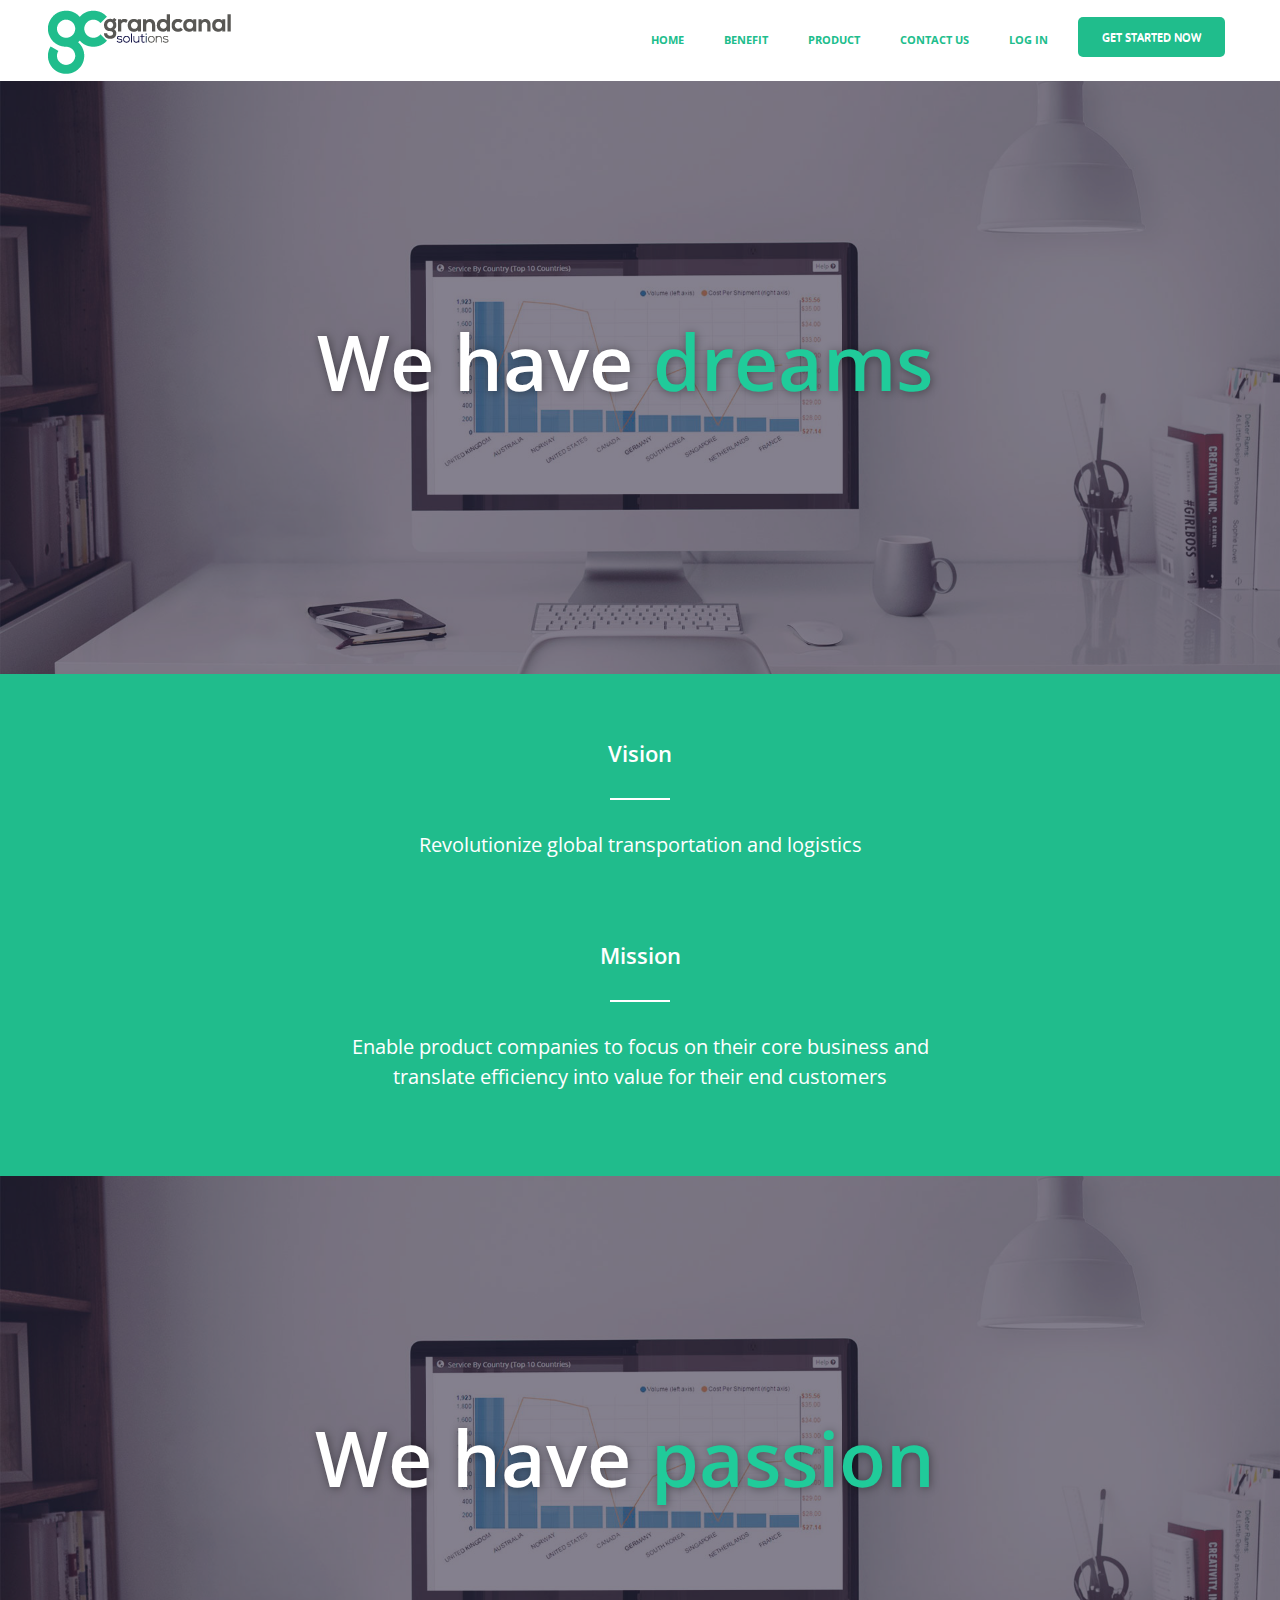
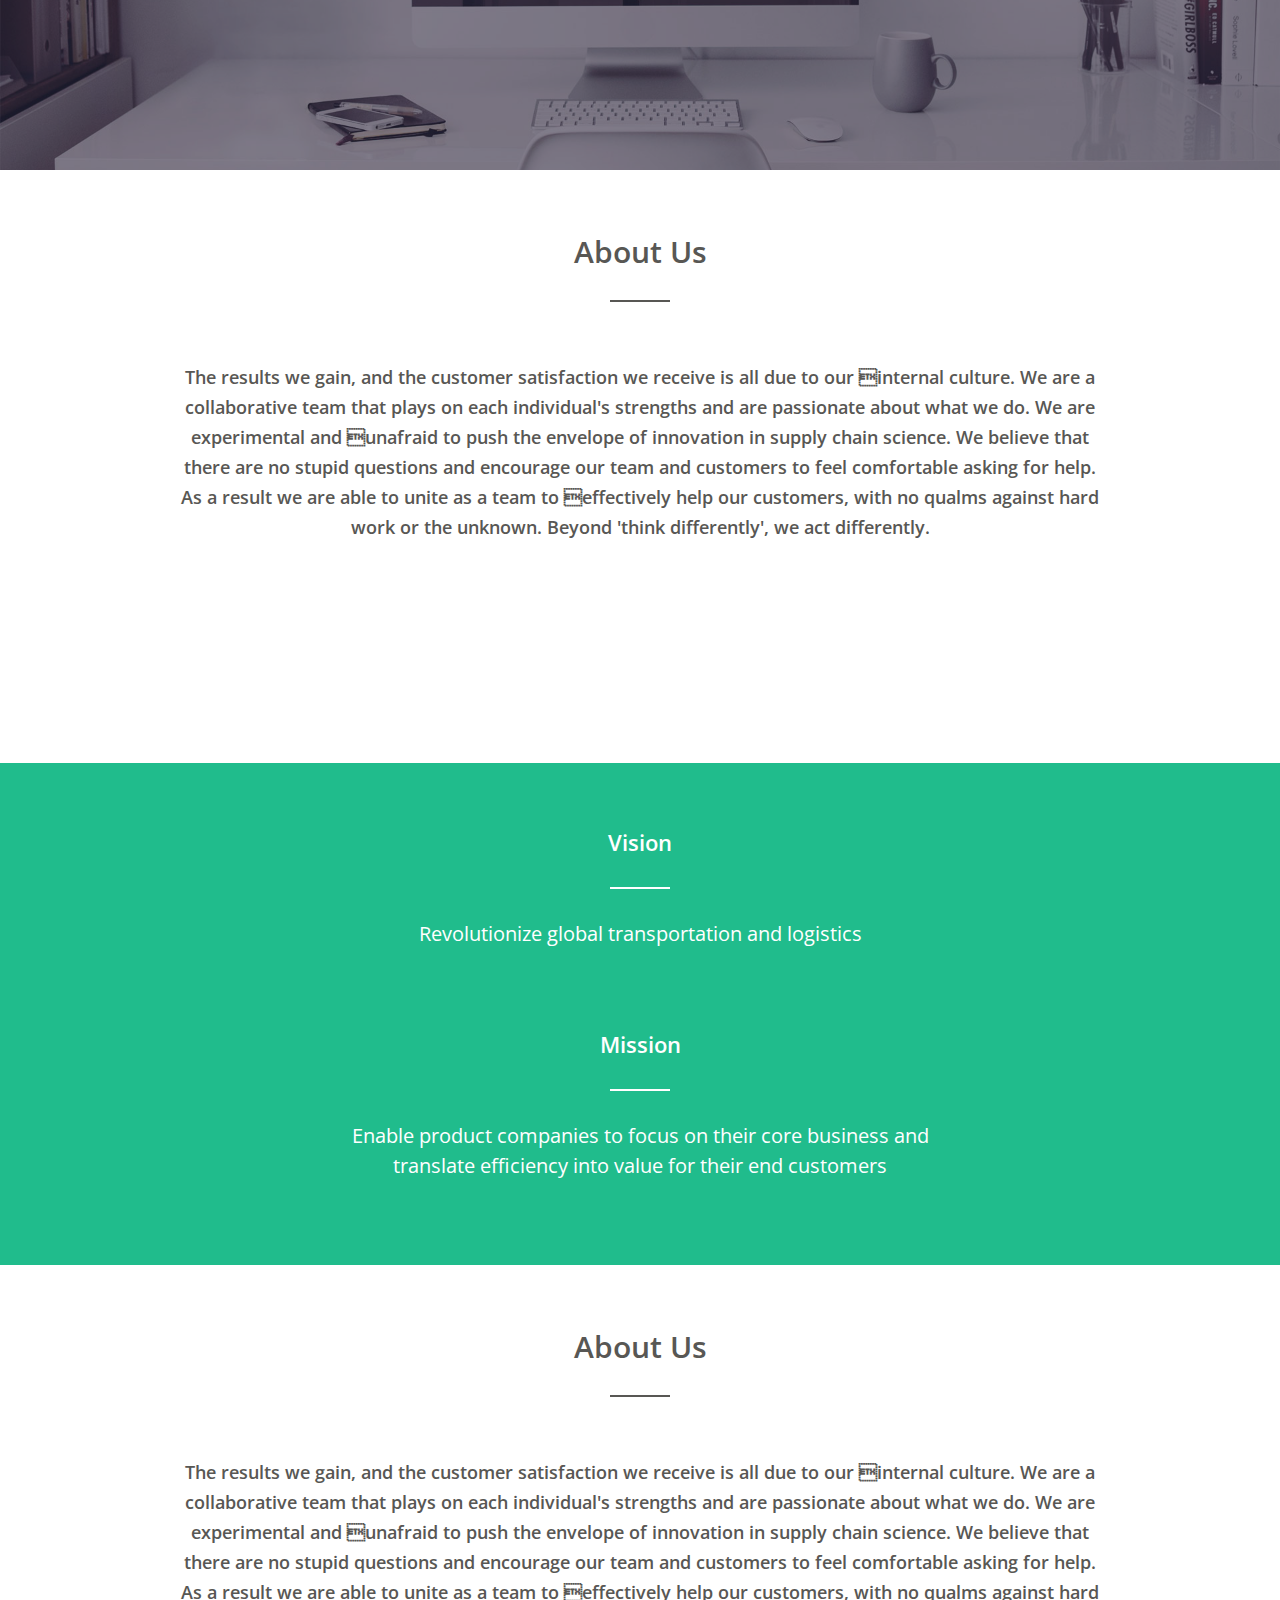
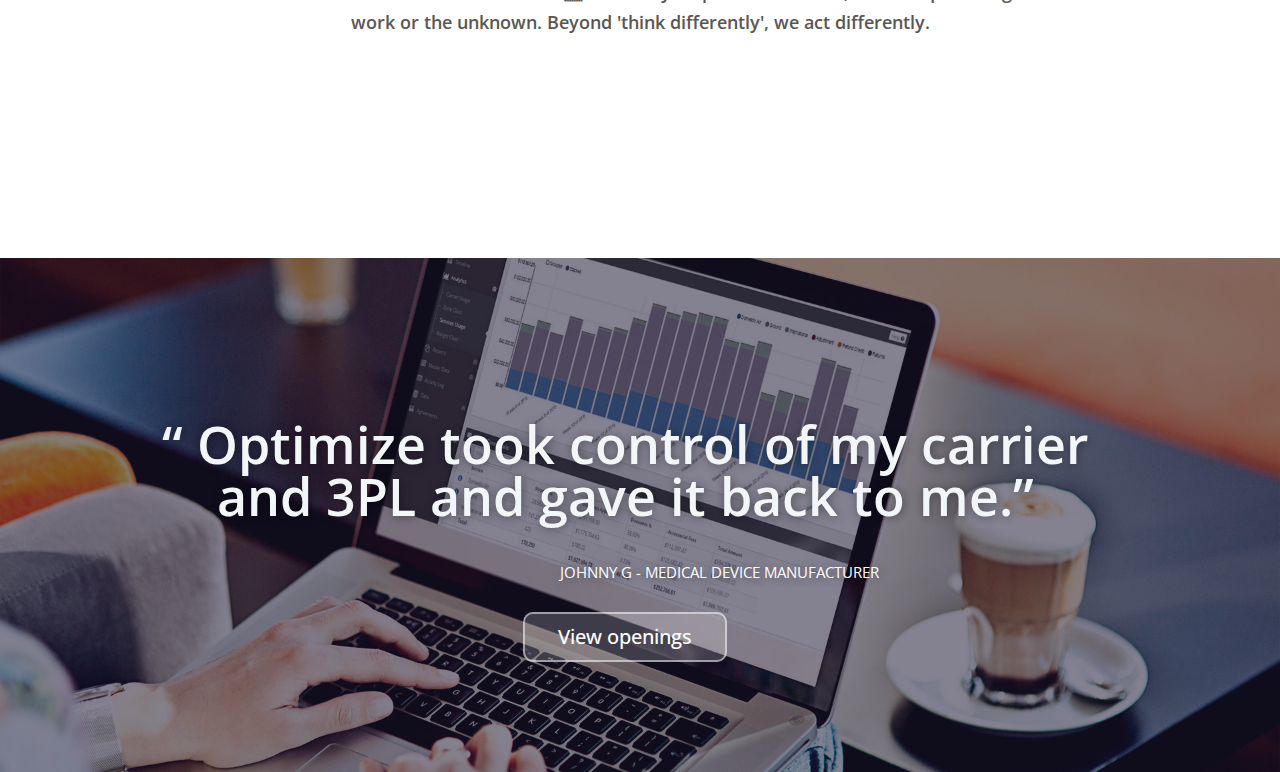
==== about.html @ ac53c1bf "subiendo cambios de about" ====
<!DOCTYPE html>
<html lang="en">
    <head>
        <meta charset="utf-8">
        <title>About Us</title>
        <meta content="width=device-width, initial-scale=1.0" name="viewport">
        <meta content="Grand Canal Solutions" name="description">
        <!-- Bootstrap  -->
        <link href="css/bootstrap.css" rel="stylesheet">
        <!-- Font Awesome  -->
        <link href="css/font-awesome.min.css" rel="stylesheet">
        <!-- Revolution Responsive jQuery Slider -->
        <link rel="stylesheet" type="text/css" href="css/settings.css" media="screen" />
        <!-- Landlr Style -->
        <link href="css/colors.css" rel="stylesheet">
        <link href="css/style.css" rel="stylesheet">
        <link href="css/responsive.css" rel="stylesheet"> 
        
        <!-- Favicon and touch icons  -->
        <link href="ico/gcfavicon130.png" rel="apple-touch-icon-precomposed" sizes="130x130">
        <link href="ico/gcfavicon70.png" rel="apple-touch-icon-precomposed" sizes="70x70">
        <link href="ico/gcfavicon.png" rel="shortcut icon">
        <link href='http://fonts.googleapis.com/css?family=Open+Sans:300,400italic,400,300italic,600,600italic,700' rel='stylesheet' type='text/css'>       
        <!-- HTML5 shim, for IE6-8 support of HTML5 elements -->
        <!--[if lt IE 9]>
      	<script src="js/html5shiv.js"></script>
    	<![endif]-->
    	
    	
    	
    </head>
    <body class="page-turquoise">
		<!--<div id="back">

		</div>
		 Navigation -->
		<header>
			<div class="navbar navbar-fixed-top">
				<div class="navbar-inner">
					<div class="container">
						<button type="button" class="btn btn-navbar" data-toggle="collapse" data-target=".nav-collapse">
							<span class="icon-bar"></span>
							<span class="icon-bar"></span>
							<span class="icon-bar"></span>
						</button>
                                            <a class="brand" href="index.html"><img src="images/logo.png" /></a>
						<div class="nav-collapse collapse">
							<ul class="nav pull-right">
								<li><a href="#row1">HOME</a></li>
								<li><a href="#row2">BENEFIT</a></li>
								<li><a href="#row3">PRODUCT</a></li>
								<li><a href="contact.html">CONTACT US</a></li>
								<li><a href="#">LOG IN</a></li>
								<li id="button-started"><a href="#">GET STARTED NOW</a></li>
							</ul>
						</div>
					</div>
				</div>
			</div><!-- .navbar -->
		</header>
		

		<!-- Features -->
		<section class="wrapper bg-white custom-about-1">
                    <div class="overlay">
			<a class="anchor" id="row3"></a>
			<div class="container-fluid">
				<div class="row">
					<div class="text-center mar-b30">
						<hgroup>
							<h2>We have <i>dreams</i></h2>
						</hgroup>
					</div>
				</div>
                        </div>
                    </div>
		</section>		

                <section class="bg-turquoise colored custom-about-2" >
 			<div class="container" >
				<div class="row">
					<div class="span12 text-center" style=" color:#585754;">
						<hgroup>
							<h3 style="font-weight: 600;">Vision</h3>							
						</hgroup>
                                                <hr/>
                                                <p>Revolutionize global transportation and logistics</p>
                                                
					</div>
					<div class="span12 text-center mar-t60" style=" color:#585754;">
						<hgroup>
							<h3 style="font-weight: 600;">Mission</h3>							
						</hgroup>
                                                <hr/>
                                                <p>Enable product companies to focus on their core business and<br>translate efficiency into value for their end customers</p>
                                                
					</div>
				</div>
				
			</div>                   
                </section>

		<!-- Features -->
		<section class="wrapper bg-white custom-about-1">
                    <div class="overlay">
			<a class="anchor" id="row3"></a>
			<div class="container-fluid">
				<div class="row">
					<div class="text-center mar-b30">
						<hgroup>
							<h2>We have <i>passion</i></h2>
						</hgroup>
					</div>
				</div>
                        </div>
                    </div>
		</section>		
				
		<!-- Project -->
		<section class="wrapper colored custom-about-white">
			<a class="anchor" id="row3"></a>
			<div class="container" >
				<div class="row">
					<div class="span12 text-center" style=" color:#585754;">
						<hgroup>
							<h4 >About Us</h4>							
						</hgroup>
                                                <hr/>
                                                <p>The results we gain, and the customer satisfaction we receive is all due to our internal culture.  We are a collaborative team that plays on each individual's strengths and are passionate about what we do.  We are experimental and unafraid to push the envelope of innovation in supply chain science.  We believe that there are no stupid questions and encourage our team and customers to feel comfortable asking for help.  As a result we are able to unite as a team to effectively help our customers, with no qualms against hard work or the unknown.  Beyond 'think differently', we act differently.  </p>
                                                
					</div>
				</div>				
			</div>
		</section>
		
						

                <section class="bg-turquoise colored custom-about-2" >
 			<div class="container" >
				<div class="row">
					<div class="span12 text-center" style=" color:#585754;">
						<hgroup>
							<h3 style="font-weight: 600;">Vision</h3>							
						</hgroup>
                                                <hr/>
                                                <p>Revolutionize global transportation and logistics</p>
                                                
					</div>
					<div class="span12 text-center mar-t60" style=" color:#585754;">
						<hgroup>
							<h3 style="font-weight: 600;">Mission</h3>							
						</hgroup>
                                                <hr/>
                                                <p>Enable product companies to focus on their core business and<br>translate efficiency into value for their end customers</p>
                                                
					</div>
				</div>
				
			</div>                   
                </section>
		
				
		<!-- Project -->
		<section class="wrapper colored custom-about-white">
			<a class="anchor" id="row3"></a>
			<div class="container" >
				<div class="row">
					<div class="span12 text-center" style=" color:#585754;">
						<hgroup>
							<h4 >About Us</h4>							
						</hgroup>
                                                <hr/>
                                                <p>The results we gain, and the customer satisfaction we receive is all due to our internal culture.  We are a collaborative team that plays on each individual's strengths and are passionate about what we do.  We are experimental and unafraid to push the envelope of innovation in supply chain science.  We believe that there are no stupid questions and encourage our team and customers to feel comfortable asking for help.  As a result we are able to unite as a team to effectively help our customers, with no qualms against hard work or the unknown.  Beyond 'think differently', we act differently.  </p>
                                                
					</div>
				</div>				
			</div>
		</section>	


						
		<!-- Features -->
		<section class="wrapper bg-white custom-about-last">
                    <div class="overlay">
			<div class="container-fluid">
				<div class="row">
					<div class="text-center mar-b30">
						<hgroup class="main-title white ">
							<h2>“ Optimize took control of my carrier<br>and 3PL and gave it back to me.”</h2>
						</hgroup>
                                                <div class="text-custom"><span>JOHNNY G - </span>MEDICAL DEVICE MANUFACTURER </div>
                                        </div>
                                        <div class="text-center mar-b30">
                                                <a class="btn btn-large btn-transparent" style="    font-weight: 500;">View openings</a>

					</div>
				</div>
                        </div>
                    </div>
		</section>		
			
		
		         
	    <!-- Javascript  -->
	    <script type="text/javascript" src="js/jquery.js"></script>
	    <script type="text/javascript" src="js/bootstrap.min.js"></script>
	    <script type="text/javascript" src="js/jquery.scrollTo.min.js"></script>
	    <script type="text/javascript" src="js/jquery.easing.1.3.js"></script>
	    <!-- Revolution Responsive jQuery Slider -->
	    <script type="text/javascript" src="js/jquery.themepunch.revolution.min.js"></script>
	    <script type="text/javascript" src="js/custom.js"></script>

		<script>
			var api;
			jQuery(document).ready(function() {
				 api =  jQuery('.fullwidthabnner').revolution(
								{
									delay:9000,
									startheight:450,
									startwidth:1170,

									hideThumbs:10,

									thumbWidth:100,							// Thumb With and Height and Amount (only if navigation Tyope set to thumb !)
									thumbHeight:50,
									thumbAmount:5,

									navigationType:"both",					//bullet, thumb, none, both		(No Thumbs In FullWidth Version !)
									navigationArrows:"verticalcentered",		//nexttobullets, verticalcentered, none
									navigationStyle:"navbar",				//round,square,navbar

									touchenabled:"on",						// Enable Swipe Function : on/off
									onHoverStop:"on",						// Stop Banner Timet at Hover on Slide on/off

									navOffsetHorizontal:0,
									navOffsetVertical:20,

									stopAtSlide:-1,
									stopAfterLoops:-1,

									shadow:1,								//0 = no Shadow, 1,2,3 = 3 Different Art of Shadows  (No Shadow in Fullwidth Version !)
									fullWidth:"on"							// Turns On or Off the Fullwidth Image Centering in FullWidth Modus
								});
			});

		</script>
	    
    </body>
</html>
---- css/settings.css ----
/*-----------------------------------------------------------------------------

	-	Revolution Slider 1.5.3 -

		Screen Stylesheet

version:   	2.1
date:      	09/18/11
last update: 06.12.2012
author:		themepunch
email:     	info@themepunch.com
website:   	http://www.themepunch.com
-----------------------------------------------------------------------------*/


/*-----------------------------------------------------------------------------

	-	Revolution Slider 2.0 Captions -

		Screen Stylesheet

version:   	1.4.5
date:      	09/18/11
last update: 06.12.2012
author:		themepunch
email:     	info@themepunch.com
website:   	http://www.themepunch.com
-----------------------------------------------------------------------------*/



/*************************
	-	CAPTIONS	-
**************************/

.tp-hide-revslider,.tp-caption.tp-hidden-caption	{	visibility:hidden !important; display:none !important;}

.tp-caption { z-index:1;}
.tp-caption.big_white{
			position: absolute;
			color: #fff;
			text-shadow: none;
			font-weight: 800;
			font-size: 20px;
			line-height: 20px;
			font-family: 'Open Sans', sans;
			padding: 3px 4px;
			padding-top: 1px;
			margin: 0px;
			border-width: 0px;
			border-style: none;
			background-color:#000;
			letter-spacing: 0px;
		}

.tp-caption.big_orange{
			position: absolute;
			color: #fff;
			text-shadow: none;
			font-weight: 700;
			font-size: 36px;
			line-height: 36px;
			font-family: Arial;
			padding: 0px 4px;
			margin: 0px;
			border-width: 0px;
			border-style: none;
			background-color:#fb7354;
			letter-spacing: -1.5px;
		}

.tp-caption.big_black{
			position: absolute;
			color: #000;
			text-shadow: none;
			font-weight: 800;
			font-size: 36px;
			line-height: 36px;
			font-family: 'Open Sans', sans;
			padding: 0px 4px;
			margin: 0px;
			border-width: 0px;
			border-style: none;
			background-color:#fff;
			letter-spacing: -1.5px;
		}

.tp-caption.medium_grey{
			position: absolute;
			color: #fff;
			text-shadow: none;
			font-weight: 700;
			font-size: 20px;
			line-height: 20px;
			font-family: Arial;
			padding: 2px 4px;
			margin: 0px;
			border-width: 0px;
			border-style: none;
			background-color:#888;
			white-space:nowrap;
			text-shadow: 0px 2px 5px rgba(0, 0, 0, 0.5);
		}

.tp-caption.small_text{
			position: absolute;
			color: #fff;
			text-shadow: none;
			font-weight: 700;
			font-size: 14px;
			line-height: 20px;
			font-family: Arial;
			margin: 0px;
			border-width: 0px;
			border-style: none;
			white-space:nowrap;
			text-shadow: 0px 2px 5px rgba(0, 0, 0, 0.5);
		}

.tp-caption.medium_text{
			position: absolute;
			color: #fff;
			text-shadow: none;
			font-weight: 300;
			font-size: 20px;
			line-height: 20px;
			font-family: 'Open Sans', sans;
			margin: 0px;
			border-width: 0px;
			border-style: none;
			white-space:nowrap;
			text-shadow: 0px 2px 5px rgba(0, 0, 0, 0.5);
		}

.tp-caption.large_text{
			position: absolute;
			color: #fff;
			text-shadow: none;
			font-weight: 800;
			font-size: 36px;
			line-height: 36px;
			font-family: 'Open Sans', sans;
			margin: 0px;
			border-width: 0px;
			border-style: none;
			white-space:nowrap;
			text-shadow: 0px 2px 5px rgba(0, 0, 0, 0.5);
		}
.tp-caption.large_black_text{
			position: absolute;
			color: #000;
			text-shadow: none;
			font-weight: 300;
			font-size: 42px;
			line-height: 42px;
			font-family: 'Open Sans', sans;
			margin: 0px;
			border-width: 0px;
			border-style: none;
			white-space:nowrap;
		}

.tp-caption.very_large_text{
			position: absolute;
			color: #fff;
			text-shadow: none;
			font-weight: 800;
			font-size: 60px;
			line-height: 60px;
			font-family: 'Open Sans', sans;
			margin: 0px;
			border-width: 0px;
			border-style: none;
			white-space:nowrap;
			text-shadow: 0px 2px 5px rgba(0, 0, 0, 0.5);
			letter-spacing: 0px;
		}
.tp-caption.very_large_black_text{
			position: absolute;
			color: #000;
			text-shadow: none;
			font-weight: 800;
			font-size: 72px;
			line-height: 72px;
			font-family: 'Open Sans', sans;
			margin: 0px;
			border-width: 0px;
			border-style: none;
			white-space:nowrap;
		}
.tp-caption.bold_red_text{
			position: absolute;
			color: #d31e00;
			text-shadow: none;
			font-weight: 800;
			font-size: 20px;
			line-height: 20px;
			font-family: 'Open Sans', sans;
			margin: 0px;
			border-width: 0px;
			border-style: none;
			white-space:nowrap;
		}
.tp-caption.bold_brown_text{
			position: absolute;
			color: #a04606;
			text-shadow: none;
			font-weight: 800;
			font-size: 20px;
			line-height: 20px;
			font-family: 'Open Sans', sans;
			margin: 0px;
			border-width: 0px;
			border-style: none;
			white-space:nowrap;
		}
    .tp-caption.bold_green_text{
			position: absolute;
			color: #5b9830;
			text-shadow: none;
			font-weight: 800;
			font-size: 20px;
			line-height: 20px;
			font-family: 'Open Sans', sans;
			margin: 0px;
			border-width: 0px;
			border-style: none;
			white-space:nowrap;
		}

.tp-caption.very_big_white{
			position: absolute;
			color: #fff;
			text-shadow: none;
			font-weight: 800;
			font-size: 36px;
			line-height: 36px;
			font-family: 'Open Sans', sans;
			margin: 0px;
			border-width: 0px;
			border-style: none;
			white-space:nowrap;
			padding: 3px 4px;
			padding-top: 1px;
			background-color:#7e8e96;
					}

.tp-caption.very_big_black{
			position: absolute;
			color: #000;
			text-shadow: none;
			font-weight: 700;
			font-size: 60px;
			line-height: 60px;
			font-family: Arial;
			margin: 0px;
			border-width: 0px;
			border-style: none;
			white-space:nowrap;
			padding: 0px 4px;
			padding-top: 1px;
			background-color:#fff;
					}
					
					
.tp-caption.modern_medium_fat{
			position: absolute; 
			color: #000; 
			text-shadow: none; 
			font-weight: 800; 
			font-size: 24px; 
			line-height: 20px; 
			font-family: 'Open Sans', sans-serif; 
			margin: 0px; 
			border-width: 0px; 
			border-style: none; 
			white-space:nowrap;		
		}
.tp-caption.modern_medium_fat_white{
			position: absolute; 
			color: #fff; 
			text-shadow: none; 
			font-weight: 800; 
			font-size: 24px; 
			line-height: 20px; 
			font-family: 'Open Sans', sans-serif; 
			margin: 0px; 
			border-width: 0px; 
			border-style: none; 
			white-space:nowrap;		
		}
.tp-caption.modern_medium_light{
			position: absolute; 
			color: #000; 
			text-shadow: none; 
			font-weight: 300; 
			font-size: 24px; 
			line-height: 20px; 
			font-family: 'Open Sans', sans-serif; 
			margin: 0px; 
			border-width: 0px; 
			border-style: none; 
			white-space:nowrap;		
		}
.tp-caption.modern_big_bluebg{
			position: absolute; 
			color: #fff; 
			text-shadow: none; 
			font-weight: 800; 
			font-size: 30px; 
			line-height: 36px; 
			font-family: 'Open Sans', sans-serif; 
			padding: 3px 10px; 
			margin: 0px; 
			border-width: 0px; 
			border-style: none; 
			background-color:#4e5b6c;	
			letter-spacing: 0;										
		}
.tp-caption.modern_big_redbg{
			position: absolute; 
			color: #fff; 
			text-shadow: none; 
			font-weight: 300; 
			font-size: 30px; 
			line-height: 36px; 
			font-family: 'Open Sans', sans-serif; 
			padding: 3px 10px; 
  			padding-top: 1px;
			margin: 0px; 
			border-width: 0px; 
			border-style: none; 
			background-color:#de543e;	
			letter-spacing: 0;										
		}
.tp-caption.modern_small_text_dark{
			position: absolute; 
			color: #555; 
			text-shadow: none; 
			font-size: 14px; 
			line-height: 22px; 
			font-family: Arial; 
			margin: 0px; 
			border-width: 0px; 
			border-style: none; 
			white-space:nowrap;		
		}

					
					
					

.tp-caption.boxshadow{
		-moz-box-shadow: 0px 0px 20px rgba(0, 0, 0, 0.5);
		-webkit-box-shadow: 0px 0px 20px rgba(0, 0, 0, 0.5);
		box-shadow: 0px 0px 20px rgba(0, 0, 0, 0.5);
	}

.tp-caption.black{
		color: #000;
		text-shadow: none;
  font-weight: 300;
			font-size: 19px;
			line-height: 19px;
			font-family: 'Open Sans', sans;
	}

.tp-caption.noshadow {
		text-shadow: none;
	}

.tp-caption a {
	color: #fff; text-shadow: none;	-webkit-transition: all 0.2s ease-out; -moz-transition: all 0.2s ease-out; -o-transition: all 0.2s ease-out; -ms-transition: all 0.2s ease-out;
}

.tp-caption a:hover {
	color: #fff;
}


.tp_inner_padding	{	box-sizing:border-box;
						-webkit-box-sizing:border-box;
						-moz-box-sizing:border-box;
						max-height:none !important;	}


.tp-caption .frontcorner		{
										width: 0;
										height: 0;
										border-left: 40px solid transparent;
										border-right: 0px solid transparent;
										border-top: 40px solid #00A8FF;
										position: absolute;left:-40px;top:0px;
									}

.tp-caption .backcorner		{
										width: 0;
										height: 0;
										border-left: 0px solid transparent;
										border-right: 40px solid transparent;
										border-bottom: 40px solid #00A8FF;
										position: absolute;right:0px;top:0px;
									}

.tp-caption .frontcornertop		{
										width: 0;
										height: 0;
										border-left: 40px solid transparent;
										border-right: 0px solid transparent;
										border-bottom: 40px solid #00A8FF;
										position: absolute;left:-40px;top:0px;
									}

.tp-caption .backcornertop		{
										width: 0;
										height: 0;
										border-left: 0px solid transparent;
										border-right: 40px solid transparent;
										border-top: 40px solid #00A8FF;
										position: absolute;right:0px;top:0px;
									}


/******************************
	-	BUTTONS	-
*******************************/

.button				{	padding:6px 13px 5px; border-radius: 3px; -moz-border-radius: 3px; -webkit-border-radius: 3px; height:30px;
						cursor:pointer;
						color:#fff !important; text-shadow:0px 1px 1px rgba(0, 0, 0, 0.6) !important; font-size:15px; line-height:45px !important;
						background:url(../images/gradient/g30.png) repeat-x top; font-family: arial, sans-serif; font-weight: bold; letter-spacing: -1px;
					}

.button.big			{	color:#fff; text-shadow:0px 1px 1px rgba(0, 0, 0, 0.6); font-weight:bold; padding:9px 20px; font-size:19px;  line-height:57px !important; background:url(../images/gradient/g40.png) repeat-x top;}


.purchase:hover,
.button:hover,
.button.big:hover		{	background-position:bottom, 15px 11px;}



	@media only screen and (min-width: 768px) and (max-width: 959px) {

	 }



	@media only screen and (min-width: 480px) and (max-width: 767px) {
		.button	{	padding:4px 8px 3px; line-height:25px !important; font-size:11px !important;font-weight:normal;	}
		a.button { -webkit-transition: none; -moz-transition: none; -o-transition: none; -ms-transition: none;	 }


	}

    @media only screen and (min-width: 0px) and (max-width: 479px) {
		.button	{	padding:2px 5px 2px; line-height:20px !important; font-size:10px !important;}
		a.button { -webkit-transition: none; -moz-transition: none; -o-transition: none; -ms-transition: none;	 }
	}





/*	BUTTON COLORS	*/



.button.green, .button:hover.green,
.purchase.green, .purchase:hover.green			{ background-color:#21a117; -webkit-box-shadow:  0px 3px 0px 0px #104d0b;        -moz-box-shadow:   0px 3px 0px 0px #104d0b;        box-shadow:   0px 3px 0px 0px #104d0b;  }


.button.blue, .button:hover.blue,
.purchase.blue, .purchase:hover.blue			{ background-color:#1d78cb; -webkit-box-shadow:  0px 3px 0px 0px #0f3e68;        -moz-box-shadow:   0px 3px 0px 0px #0f3e68;        box-shadow:   0px 3px 0px 0px #0f3e68;}


.button.red, .button:hover.red,
.purchase.red, .purchase:hover.red				{ background-color:#cb1d1d; -webkit-box-shadow:  0px 3px 0px 0px #7c1212;        -moz-box-shadow:   0px 3px 0px 0px #7c1212;        box-shadow:   0px 3px 0px 0px #7c1212;}

.button.orange, .button:hover.orange,
.purchase.orange, .purchase:hover.orange		{ background-color:#ff7700; -webkit-box-shadow:  0px 3px 0px 0px #a34c00;        -moz-box-shadow:   0px 3px 0px 0px #a34c00;        box-shadow:   0px 3px 0px 0px #a34c00;}

.button.darkgrey,.button.grey,
.button:hover.darkgrey,.button:hover.grey,
.purchase.darkgrey, .purchase:hover.darkgrey	{ background-color:#555; -webkit-box-shadow:  0px 3px 0px 0px #222;        -moz-box-shadow:   0px 3px 0px 0px #222;        box-shadow:   0px 3px 0px 0px #222;}

.button.lightgrey, .button:hover.lightgrey,
.purchase.lightgrey, .purchase:hover.lightgrey	{ background-color:#888; -webkit-box-shadow:  0px 3px 0px 0px #555;        -moz-box-shadow:   0px 3px 0px 0px #555;        box-shadow:   0px 3px 0px 0px #555;}



/****************************************************************

	-	SET THE ANIMATION EVEN MORE SMOOTHER ON ANDROID   -

******************************************************************/

.tp-simpleresponsive .slotholder *,
.tp-simpleresponsive img			{ -webkit-transform: translateZ(0);
										  -webkit-backface-visibility: hidden;
										  -webkit-perspective: 1000;
									}


/************************************************
	  - SOME CAPTION MODIFICATION AT START  -
*************************************************/
.tp-simpleresponsive .caption,
.tp-simpleresponsive .tp-caption {
	-ms-filter: "progid:DXImageTransform.Microsoft.Alpha(Opacity=0)";	-moz-opacity: 0;	-khtml-opacity: 0;	opacity: 0; position:absolute; visibility: hidden;

}

.tp-simpleresponsive img	{	max-width:none;}



/******************************
	-	IE8 HACKS	-
*******************************/
.noFilterClass {
	filter:none !important;
}


/******************************
	-	SHADOWS		-
******************************/
.tp-bannershadow  {
		display: none;
	}

.tp-bannershadow.tp-shadow1 {	background:url(../assets/shadow1.png) no-repeat; background-size:100%; width:890px; height:60px; bottom:-60px;}
.tp-bannershadow.tp-shadow2 {	background:url(../assets/shadow2.png) no-repeat; background-size:100%; width:890px; height:60px;bottom:-60px;}
.tp-bannershadow.tp-shadow3 {	background:url(../assets/shadow3.png) no-repeat; background-size:100%; width:890px; height:60px;bottom:-60px;}


/********************************
	-	FULLSCREEN VIDEO	-
*********************************/
.caption.fullscreenvideo {	left:0px; top:0px; position:absolute;width:100%;height:100%;}
.caption.fullscreenvideo iframe	{ width:100% !important; height:100% !important;}

.tp-caption.fullscreenvideo {	left:0px; top:0px; position:absolute;width:100%;height:100%;}
.tp-caption.fullscreenvideo iframe	{ width:100% !important; height:100% !important;}

/************************
	-	NAVIGATION	-
*************************/

/** BULLETS **/

.tpclear		{	clear:both;}


.tp-bullets								{	z-index:1000; position:absolute;
												-ms-filter: "progid:DXImageTransform.Microsoft.Alpha(Opacity=100)";
												-moz-opacity: 1;
												-khtml-opacity: 1;
												opacity: 1;
												-webkit-transition: opacity 0.2s ease-out; -moz-transition: opacity 0.2s ease-out; -o-transition: opacity 0.2s ease-out; -ms-transition: opacity 0.2s ease-out;
											}
.tp-bullets.hidebullets					{
												-ms-filter: "progid:DXImageTransform.Microsoft.Alpha(Opacity=0)";
												-moz-opacity: 0;
												-khtml-opacity: 0;
												opacity: 0;
											}


.tp-bullets.simplebullets.navbar						{ 	/*border:1px solid #666; border-bottom:1px solid #444; background:url(../assets/boxed_bgtile.png);*/ height:40px; padding:0px 10px; -webkit-border-radius: 5px; -moz-border-radius: 5px; border-radius: 5px ;}

.tp-bullets.simplebullets.navbar-old					{ 	 background:url(../assets/navigdots_bgtile.png); height:35px; padding:0px 10px; -webkit-border-radius: 5px; -moz-border-radius: 5px; border-radius: 5px ;}


.tp-bullets.simplebullets.round .bullet					{	cursor:pointer; position:relative;	background:url(../assets/bullet.png) no-Repeat top left;	width:20px;	height:20px;  margin-right:0px; float:left; margin-top:-10px; margin-left:3px;}
.tp-bullets.simplebullets.round .bullet.last			{	margin-right:3px;}

.tp-bullets.simplebullets.round-old .bullet				{	cursor:pointer; position:relative;	background:url(../assets/bullets.png) no-Repeat bottom left;	width:23px;	height:23px;  margin-right:0px; float:left; margin-top:-12px;}
.tp-bullets.simplebullets.round-old .bullet.last		{	margin-right:0px;}


/**	SQUARE BULLETS **/
.tp-bullets.simplebullets.square .bullet				{	cursor:pointer; position:relative;	background:url(../assets/bullets2.png) no-Repeat bottom left;	width:19px;	height:19px;  margin-right:0px; float:left; margin-top:-10px;}
.tp-bullets.simplebullets.square .bullet.last			{	margin-right:0px;}


/**	SQUARE BULLETS **/
.tp-bullets.simplebullets.square-old .bullet			{	cursor:pointer; position:relative;	background:url(../assets/bullets2.png) no-Repeat bottom left;	width:19px;	height:19px;  margin-right:0px; float:left; margin-top:-10px;}
.tp-bullets.simplebullets.square-old .bullet.last		{	margin-right:0px;}


/** navbar NAVIGATION VERSION **/
.tp-bullets.simplebullets.navbar .bullet			{	cursor:pointer; position:relative;	background:url(../assets/bullet_boxed.png) no-Repeat top left;	width:18px;	height:19px;   margin-right:5px; float:left; margin-top:10px;}

.tp-bullets.simplebullets.navbar .bullet.first		{	margin-left:0px !important;}
.tp-bullets.simplebullets.navbar .bullet.last		{	margin-right:0px !important;}



/** navbar NAVIGATION VERSION **/
.tp-bullets.simplebullets.navbar-old .bullet			{	cursor:pointer; position:relative;	background:url(../assets/navigdots.png) no-Repeat bottom left;	width:15px;	height:15px;  margin-left:5px !important; margin-right:5px !important;float:left; margin-top:10px;}
.tp-bullets.simplebullets.navbar-old .bullet.first		{	margin-left:0px !important;}
.tp-bullets.simplebullets.navbar-old .bullet.last		{	margin-right:0px !important;}


.tp-bullets.simplebullets .bullet:hover,
.tp-bullets.simplebullets .bullet.selected				{	background-position:top left; }

.tp-bullets.simplebullets.round .bullet:hover,
.tp-bullets.simplebullets.round .bullet.selected,
.tp-bullets.simplebullets.navbar .bullet:hover,
.tp-bullets.simplebullets.navbar .bullet.selected		{	background-position:bottom left; }



/*************************************
	-	TP ARROWS 	-
**************************************/
.tparrows												{	-ms-filter: "progid:DXImageTransform.Microsoft.Alpha(Opacity=100)";
															-moz-opacity: 1;
															-khtml-opacity: 1;
															opacity: 1;
															-webkit-transition: opacity 0.2s ease-out; -moz-transition: opacity 0.2s ease-out; -o-transition: opacity 0.2s ease-out; -ms-transition: opacity 0.2s ease-out;

														}
.tparrows.hidearrows									{
															-ms-filter: "progid:DXImageTransform.Microsoft.Alpha(Opacity=0)";
															-moz-opacity: 0;
															-khtml-opacity: 0;
															opacity: 0;
														}
.tp-leftarrow											{	z-index:100;cursor:pointer; position:relative;	background:url(../assets/large_left.png) no-Repeat top left;	width:40px;	height:40px;   }
.tp-rightarrow											{	z-index:100;cursor:pointer; position:relative;	background:url(../assets/large_right.png) no-Repeat top left;	width:40px;	height:40px;   }


.tp-leftarrow.round										{	z-index:100;cursor:pointer; position:relative;	background:url(../assets/small_left.png) no-Repeat top left;	width:19px;	height:14px;  margin-right:0px; float:left; margin-top:-7px;	}
.tp-rightarrow.round									{	z-index:100;cursor:pointer; position:relative;	background:url(../assets/small_right.png) no-Repeat top left;	width:19px;	height:14px;  margin-right:0px; float:left;	margin-top:-7px;}


.tp-leftarrow.round-old									{	z-index:100;cursor:pointer; position:relative;	background:url(../assets/arrow_left.png) no-Repeat top left;	width:26px;	height:26px;  margin-right:0px; float:left; margin-top:-13px;	}
.tp-rightarrow.round-old								{	z-index:100;cursor:pointer; position:relative;	background:url(../assets/arrow_right.png) no-Repeat top left;	width:26px;	height:26px;  margin-right:0px; float:left;	margin-top:-13px;}


.tp-leftarrow.navbar									{	z-index:100;cursor:pointer; position:relative;	background:url(../assets/small_left_boxed.png) no-Repeat top left;	width:20px;	height:15px;   float:left;	margin-right:6px; margin-top:12px;}
.tp-rightarrow.navbar									{	z-index:100;cursor:pointer; position:relative;	background:url(../assets/small_right_boxed.png) no-Repeat top left;	width:20px;	height:15px;   float:left;	margin-left:6px; margin-top:12px;}


.tp-leftarrow.navbar-old								{	z-index:100;cursor:pointer; position:relative;	background:url(../assets/arrowleft.png) no-Repeat top left;		width:9px;	height:16px;   float:left;	margin-right:6px; margin-top:10px;}
.tp-rightarrow.navbar-old								{	z-index:100;cursor:pointer; position:relative;	background:url(../assets/arrowright.png) no-Repeat top left;	width:9px;	height:16px;   float:left;	margin-left:6px; margin-top:10px;}

.tp-leftarrow.navbar-old.thumbswitharrow				{	margin-right:10px; }
.tp-rightarrow.navbar-old.thumbswitharrow				{	margin-left:0px; }

.tp-leftarrow.square									{	z-index:100;cursor:pointer; position:relative;	background:url(../assets/arrow_left2.png) no-Repeat top left;	width:12px;	height:17px;   float:left;	margin-right:0px; margin-top:-9px;}
.tp-rightarrow.square									{	z-index:100;cursor:pointer; position:relative;	background:url(../assets/arrow_right2.png) no-Repeat top left;	width:12px;	height:17px;   float:left;	margin-left:0px; margin-top:-9px;}


.tp-leftarrow.square-old								{	z-index:100;cursor:pointer; position:relative;	background:url(../assets/arrow_left2.png) no-Repeat top left;	width:12px;	height:17px;   float:left;	margin-right:0px; margin-top:-9px;}
.tp-rightarrow.square-old								{	z-index:100;cursor:pointer; position:relative;	background:url(../assets/arrow_right2.png) no-Repeat top left;	width:12px;	height:17px;   float:left;	margin-left:0px; margin-top:-9px;}


.tp-leftarrow.default									{	z-index:100;cursor:pointer; position:relative;	background:url(../assets/large_left.png) no-Repeat 0 0;	width:40px;	height:40px;

														}
.tp-rightarrow.default									{	z-index:100;cursor:pointer; position:relative;	background:url(../assets/large_right.png) no-Repeat 0 0;	width:40px;	height:40px;

														}




.tp-leftarrow:hover,
.tp-rightarrow:hover 									{	background-position:bottom left; }






/****************************************************************************************************
	-	TP THUMBS 	-
*****************************************************************************************************

 - tp-thumbs & tp-mask Width is the width of the basic Thumb Container (500px basic settings)

 - .bullet width & height is the dimension of a simple Thumbnail (basic 100px x 50px)

 *****************************************************************************************************/


.tp-bullets.tp-thumbs						{	z-index:1000; position:absolute; padding:3px;background-color:#fff;
												width:500px;height:50px; 			/* THE DIMENSIONS OF THE THUMB CONTAINER */
												margin-top:-50px;
											}


.fullwidthbanner-container .tp-thumbs		{  padding:3px;}

.tp-bullets.tp-thumbs .tp-mask				{	width:500px; height:50px;  			/* THE DIMENSIONS OF THE THUMB CONTAINER */
												overflow:hidden; position:relative;}


.tp-bullets.tp-thumbs .tp-mask .tp-thumbcontainer	{	width:5000px; position:absolute;}

.tp-bullets.tp-thumbs .bullet				{   width:100px; height:50px; 			/* THE DIMENSION OF A SINGLE THUMB */
												cursor:pointer; overflow:hidden;background:none;margin:0;float:left;
												-ms-filter: "progid:DXImageTransform.Microsoft.Alpha(Opacity=50)";
												/*filter: alpha(opacity=50);	*/
												-moz-opacity: 0.5;
												-khtml-opacity: 0.5;
												opacity: 0.5;

												-webkit-transition: all 0.2s ease-out; -moz-transition: all 0.2s ease-out; -o-transition: all 0.2s ease-out; -ms-transition: all 0.2s ease-out;
											}


.tp-bullets.tp-thumbs .bullet:hover,
.tp-bullets.tp-thumbs .bullet.selected		{ 	-ms-filter: "progid:DXImageTransform.Microsoft.Alpha(Opacity=100)";

												-moz-opacity: 1;
												-khtml-opacity: 1;
												opacity: 1;
											}
.tp-thumbs img								{	width:100%; }


/************************************
		-	TP BANNER TIMER		-
*************************************/
.tp-bannertimer								{	width:100%; height:10px; background:url(../assets/timer.png);position:absolute; z-index:200;top:0px;}
.tp-bannertimer.tp-bottom					{	bottom:0px;height:5px; top:auto;}




/***************************************
	-	RESPONSIVE SETTINGS 	-
****************************************/


	@media only screen and (min-width: 768px) and (max-width: 959px) {

	 }



	@media only screen and (min-width: 480px) and (max-width: 767px) {
			.responsive .tp-bullets.tp-thumbs				{	width:300px !important; height:30px !important;}
			.responsive .tp-bullets.tp-thumbs .tp-mask		{	width:300px !important; height:30px !important;}
			.responsive .tp-bullets.tp-thumbs .bullet		{	width:60px !important;height:30px !important;}

	}

    @media only screen and (min-width: 0px) and (max-width: 479px) {
				.responsive .tp-bullets	{	display:none}
				.responsive .tparrows	{	display:none;}
	}





/*********************************************

	-	BASIC SETTINGS FOR THE BANNER	-

***********************************************/

 .tp-simpleresponsive img {
		-moz-user-select: none;
        -khtml-user-select: none;
        -webkit-user-select: none;
        -o-user-select: none;
}



.tp-simpleresponsive a{	text-decoration:none;}

.tp-simpleresponsive ul {
	list-style:none;
	padding:0;
	margin:0;
}

.tp-simpleresponsive >ul >li{
	list-stye:none;
	position:absolute;
	visibility:hidden;
}
/*  CAPTION SLIDELINK   **/
.caption.slidelink a div,
.tp-caption.slidelink a div {	width:3000px; height:1500px;  background:url(../assets/coloredbg.png) repeat;}

.tp-loader 	{	background:url(../assets/loader.gif) no-repeat 10px 10px; background-color:#fff;  margin:-22px -22px; top:50%; left:50%; z-index:10000; position:absolute;width:44px;height:44px;
				border-radius: 3px;
				-moz-border-radius: 3px;
				-webkit-border-radius: 3px;
			}


.tp-transparentimg {	content:"url(../assets/transparent.png)"}
.tp-3d				{	-webkit-transform-style: preserve-3d;
						 -webkit-transform-origin: 50% 50%;
					}
---- css/colors.css ----
/* ======================================================================== */
/* ! Colors
/* ======================================================================== */
.aqua {
	color: #30b4cb;
}
.tomato {
	color: #fd6740;
}
.turquoise {
	color: #24afaa;
}
.white,
.colored strong,
.colored .bold {
	color: #f3f6f8;
}
.bg-aqua {
	background: #30b4cb;
	color: #fff;
}
.bg-tomato {
	background: #fd6740;
	color: #fff;
}
.bg-white {
	background: #f3f6f8;
}
/* ======================================================================== */
/* ! Turquoise
/* ======================================================================== */
.home,
.mini-wrapper,
.page-turquoise .bg-turquoise,
.page-turquoise .nav-list > .active > a, 
.page-turquoise .nav-list > .active > a:hover, 
.page-turquoise .nav-list > .active > a:focus,
.page-turquoise .dropdown-menu > li > a:hover, 
.page-turquoise .dropdown-menu > li > a:focus, 
.page-turquoise .dropdown-submenu:hover > a, 
.page-turquoise .dropdown-submenu:focus > a,
.page-turquoise .nav-pills > .active > a, 
.page-turquoise .nav-pills > .active > a:hover, 
.page-turquoise .nav-pills > .active > a:focus,
.page-turquoise .nav-tabs.nav-stacked > li > a:hover, 
.page-turquoise .nav-tabs.nav-stacked > li > a:focus,
.page-turquoise .navbar .nav > .active > a, 
.page-turquoise .navbar .nav > .active > a:hover, 
.page-turquoise .navbar .nav > .active > a:focus,
.page-turquoise .navbar .nav > li > a:focus, 
.page-turquoise .navbar .nav > li > a:hover,
.page-turquoise .pricing-table.focus {
	background: #20BC8C;
	color: #fff;
	text-shadow: none;
}

/* ======================================================================== */
/* ! Aqua
/* ======================================================================== */
.page-aqua .bg-turquoise,
.page-aqua .nav-list > .active > a, 
.page-aqua .nav-list > .active > a:hover, 
.page-aqua .nav-list > .active > a:focus,
.page-aqua .dropdown-menu > li > a:hover, 
.page-aqua .dropdown-menu > li > a:focus, 
.page-aqua .dropdown-submenu:hover > a, 
.page-aqua .dropdown-submenu:focus > a,
.page-aqua .nav-pills > .active > a, 
.page-aqua .nav-pills > .active > a:hover, 
.page-aqua .nav-pills > .active > a:focus,
.page-aqua .nav-tabs.nav-stacked > li > a:hover, 
.page-aqua .nav-tabs.nav-stacked > li > a:focus,
.page-aqua .navbar .nav > .active > a, 
.page-aqua .navbar .nav > .active > a:hover, 
.page-aqua .navbar .nav > .active > a:focus,
.page-aqua .navbar .nav > li > a:focus, 
.page-aqua .navbar .nav > li > a:hover,
.page-aqua .pricing-table.focus {
	background: #30b4cb;
	color: #fff;
	text-shadow: none;
}

/* ======================================================================== */
/* ! Dark
/* ======================================================================== */
.page-dark .bg-turquoise,
.page-dark .nav-list > .active > a, 
.page-dark .nav-list > .active > a:hover, 
.page-dark .nav-list > .active > a:focus,
.page-dark .dropdown-menu > li > a:hover, 
.page-dark .dropdown-menu > li > a:focus, 
.page-dark .dropdown-submenu:hover > a, 
.page-dark .dropdown-submenu:focus > a,
.page-dark .nav-pills > .active > a, 
.page-dark .nav-pills > .active > a:hover, 
.page-dark .nav-pills > .active > a:focus,
.page-dark .nav-tabs.nav-stacked > li > a:hover, 
.page-dark .nav-tabs.nav-stacked > li > a:focus,
.page-dark .navbar .nav > .active > a, 
.page-dark .navbar .nav > .active > a:hover, 
.page-dark .navbar .nav > .active > a:focus,
.page-dark .navbar .nav > li > a:focus, 
.page-dark .navbar .nav > li > a:hover,
.page-dark .pricing-table.focus {
	background: #222a31;
	color: #fff;
	text-shadow: none;
}
/* ======================================================================== */
/* ! Emerald
/* ======================================================================== */
.page-emerald .bg-turquoise,
.page-emerald .nav-list > .active > a, 
.page-emerald .nav-list > .active > a:hover, 
.page-emerald .nav-list > .active > a:focus,
.page-emerald .dropdown-menu > li > a:hover, 
.page-emerald .dropdown-menu > li > a:focus, 
.page-emerald .dropdown-submenu:hover > a, 
.page-emerald .dropdown-submenu:focus > a,
.page-emerald .nav-pills > .active > a, 
.page-emerald .nav-pills > .active > a:hover, 
.page-emerald .nav-pills > .active > a:focus,
.page-emerald .nav-tabs.nav-stacked > li > a:hover, 
.page-emerald .nav-tabs.nav-stacked > li > a:focus,
.page-emerald .navbar .nav > .active > a, 
.page-emerald .navbar .nav > .active > a:hover, 
.page-emerald .navbar .nav > .active > a:focus,
.page-emerald .navbar .nav > li > a:focus, 
.page-emerald .navbar .nav > li > a:hover,
.page-emerald .pricing-table.focus {
	background: 20BC8C;
	color: #fff;
	text-shadow: none;
}
---- css/style.css ----
/* Css */
/* ======================================================================== */
/* ! Font
/* ======================================================================== */
/*
@font-face {
	font-weight: normal;
	font-style: normal;
	font-family: 'ProximaNova';
	src: url('../font/ProximaNova-Regular.eot');
	src: url('../font/ProximaNova-Regular.eot?#iefix') format('eot'), 
	     url('../font/ProximaNova-Regular.woff') format('woff'), 
	     url('../font/ProximaNova-Regular.ttf') format('truetype'), 
	     url('../font/ProximaNova-Regular.svg') format('svg');
}
@font-face {
	font-weight: normal;
	font-style: normal;
	font-family: 'Open Sans';
	src: url('../font/Open Sans.eot');
	src: url('../font/Open Sans.eot?#iefix') format('eot'), 
		 url('../font/Open Sans.woff') format('woff'), 
		 url('../font/Open Sans.ttf') format('truetype'), 
		 url('../font/Open Sans.svg') format('svg');
}
@font-face {
	font-weight: normal;
	font-style: normal;
	font-family: 'Open Sans';
	src: url('../font/ProximaNova-Bold.eot');
	src: url('../font/ProximaNova-Bold.eot?#iefix') format('eot'), 
		 url('../font/ProximaNova-Bold.woff') format('woff'), 
		 url('../font/ProximaNova-Bold.ttf') format('truetype'), 
		 url('../font/ProximaNova-Bold.svg') format('svg');
}
@font-face {
    font-family: 'Open Sans';
    src: url('../font/proximanova-light-webfont.eot');
    src: url('../font/proximanova-light-webfont.eot?#iefix') format('embedded-opentype'),
         url('../font/proximanova-light-webfont.woff') format('woff'),
         url('../font/proximanova-light-webfont.ttf') format('truetype'),
         url('../font/proximanova-light-webfont.svg#proxima_novalight') format('svg');
    font-weight: normal;
    font-style: normal;
}*/
@font-face
{
    font-family: 'NexaBold';
    src: url(Nexa-Bold.otf);
}
@font-face
{
    font-family: 'NexaLight';
    src: url(Nexa-Light.otf);
}

/* ======================================================================== */
/* ! Buttons
/* ======================================================================== */
 .btn {
 	border: none;
	font-size: 20px;
 	display: inline-block;
 	text-align: center;
 	font-family: 'Open Sans';
 	text-shadow: none;
 	-webkit-box-shadow: none;
	box-shadow: none;
 }
.btn:hover,
.btn:active {
	text-decoration: none;
	-webkit-transition: 0.25s;
	-moz-transition: 0.25s;
	-o-transition: 0.25s;
	transition: 0.25s;
	color: #fff;
}
.btn-large,
.btn-small,
.btn-mini {
	-webkit-border-radius: 10px;
	-moz-border-radius: 10px;
	border-radius: 10px;
}
.btn-large {
        padding: 15px 20px;
}
.btn-tomato,
.btn-tomato:focus, 
.btn-tomato:active,
.btn-tomato.active, 
.btn-tomato.disabled, 
.btn-tomato[disabled] {
	background: #fd6740 none;
	color: #fff;
}
.btn-tomato:hover,
.btn-tomato-dark:hover {
	background: #ff805f none;
}
.btn-turquoise,
.btn-turquoise:focus, 
.btn-turquoise:active,
.btn-turquoise.active, 
.btn-turquoise.disabled, 
.btn-turquoise[disabled] {
	background: #24afaa none;
	color: #fff;
}
.btn-turquoise:hover {
	background: #3EC9C4 none;
}
.btn-transparent,
.btn-transparent:focus, 
.btn-transparent:active,
.btn-transparent.active, 
.btn-transparent.disabled, 
.btn-transparent[disabled] {
        background: rgba(255,255,255,.2) none;
	-webkit-box-shadow: inset 0px 0px 0px 2px rgba(255,255,255,.5);
	-moz-box-shadow: inset 0px 0px 0px 2px rgba(255,255,255,.5);
	box-shadow: inset 0px 0px 0px 2px rgba(255,255,255,.5);
	color: #fff;
        font-weight: bold; 
}
.btn-custom{
	background: rgba(255,255,255,.5) none;
}
.btn-transparent:hover {
	background: rgba(255,255,255,.5) none;
}
/* ======================================================================== */
/* ! Margins
/* ======================================================================== */
.mar-t10 { margin-top: 10px; }
.mar-t20 { margin-top: 20px; }
.mar-t30 { margin-top: 30px; }
.mar-t40 { margin-top: 40px; }
.mar-t50 { margin-top: 50px; }
.mar-t60 { margin-top: 60px; }
.mar-b10 { margin-bottom: 10px; }
.mar-b20 { margin-bottom: 20px; }
.mar-b30 { margin-bottom: 30px; }
.mar-b40 { margin-bottom: 40px; }
.mar-b50 { margin-bottom: 50px; }
.mar-b60 { margin-bottom: 60px; }
/* ======================================================================== */
/* ! General
/* ======================================================================== */
body {
	font: 15px/20px "Open Sans", Arial, Helvetica, Geneva, sans-serif;
	background: #000;
	color: #fff;
	padding-top: 80px;
}
a {
	color: #24afaa;
}
a:hover {
	color: #50bfbb;
	text-decoration: none;
	-webkit-transition: 0.25s;
	-moz-transition: 0.25s;
	-o-transition: 0.25s;
	transition: 0.25s;
}
.colored a {
	color: #fff;
}
.colored a:hover {
	color: rgba(255,255,255,.5);
	-webkit-transition: 0.25s;
	-moz-transition: 0.25s;
	-o-transition: 0.25s;
	transition: 0.25s;
}
.bold,
strong {
	font-family: 'Open Sans';
}
.light {
	font-family: 'Open Sans';
}
.uppercase {
	text-transform: uppercase;
}
.wrapper {
	min-height: 593px;
	box-sizing: border-box;
	position: relative;
	padding: 60px 0;
}
.mini-wrapper {
	min-height: 310px;
	position: relative;
	padding: 60px 0 90px;
}
.anchor {
	position: absolute;
	top: -80px;
}
.bordered {
	border: 5px solid #fff;
	display: inline-block;
}
.full-rounded {
	border-radius: 1000px;
	-moz-border-radius: 1000px;
	-webkit-border-radius: 1000px;
	-ms-border-radius: 1000px;
}
header,
section,
footer {
	z-index: 2;
}
/* ======================================================================== */
/* ! Typography
/* ======================================================================== */
h1, h2, h3, h4, h5, h6, p { margin: 0 0 20px; letter-spacing: 0; }
h2 { font: 100 52px/52px "Open Sans", Arial, Helvetica, Geneva, sans-serif; }
h3 { font: 100 24px/30px "Open Sans", Arial, Helvetica, Geneva, sans-serif; }
h3 { font: 100 22px/30px "Open Sans", Arial, Helvetica, Geneva, sans-serif; }
h4 { font: 100 30px/36px "Open Sans", Arial, Helvetica, Geneva, sans-serif; }
h5 { font: 100 18px/24px "Open Sans", Arial, Helvetica, Geneva, sans-serif; }
h6 { font: 100 16px/20px "Open Sans", Arial, Helvetica, Geneva, sans-serif; }
.colored p, .colored ul { color: rgba(255,255,255,.7); }
p, ul { color: rgba(34,42,49,.7); }
/* ======================================================================== */
/* ! Nav
/* ======================================================================== */
.navbar .brand {
	color: #222a31;
	/*padding: 24px 15px 0;/*/
	font-size: 30px;
}
.nav {
	font: normal 11px/14px "Open Sans", Arial, Helvetica, Geneva, sans-serif;
	text-shadow: none;	
}
.navbar-inner {
	background: #fff;
	background-image: none;
}
.navbar .nav > li > a {
        color: #20bd8c;
        padding: 30px 20px;
        font-weight: bold;
}
.navbar .nav > li > a:focus, 
.navbar .nav > li > a:hover {
	text-shadow: none;
}
.navbar-fixed-top .navbar-inner, 
.navbar-static-top .navbar-inner {
	-webkit-box-shadow: none;
	-moz-box-shadow: none;
	box-shadow: none;
	border: none;
}
/* ======================================================================== */
/* ! Row1
/* ======================================================================== */
.main-title {
	margin: 20px auto 40px;
}
.main-title h2 {
    font-weight: 600;
}
/*.main-title h2 {
    font-size: 60px;
    margin: 0 0 10px;
    line-height: 60px;
}
.main-title h3 {
	font-size: 30px;
}
.main-title p {
	font-size: 16px;
}*/
/* ======================================================================== */
/* ! Pricing table
/* ======================================================================== */
.pricing-table {
	-webkit-box-shadow: inset 0 0 0 1px #ebebeb;
	-moz-box-shadow: inset 0 0 0 1px #ebebeb;
	box-shadow: inset 0 0 0 1px #ebebeb;
	padding: 30px 0 0;
	-webkit-box-sizing: border-box;
	-moz-box-sizing: border-box;
	-ms-box-sizing: border-box;
	box-sizing: border-box;
	background: #fff;
}
.pricing-table:hover {
	top: -10px;
	position: relative;
	-webkit-transition: 0.25s;
	-moz-transition: 0.25s;
	-o-transition: 0.25s;
	transition: 0.25s;
	cursor: pointer;
}
.pricing-table h4 {
	padding: 0 0 30px;
	margin: 0 0 30px;
	border-bottom: 1px solid #ebebeb;
}
.pricing-action .bg-tomato {
	font-family: 'Open Sans', Arial, sans-serif;
	display: block;
	padding: 20px 0;
	font-size: 16px;
}
.pricing-action .bg-tomato:hover {
	background: #ff805f none;
	color: #fff;
	text-decoration: none;
}
.price {
	font-size: 88px;
	font-family: 'Open Sans', Arial, sans-serif;
}
.decimal {
	font-family: 'Open Sans', Arial, sans-serif;
	font-size: 44px;
}
.pricing-price {
	padding: 40px 0;
	position: relative;
}
.pricing-features {
	padding: 0 10px 40px;
}
.focus {
	margin-top: -30px;
	-webkit-box-shadow: none;
	-moz-box-shadow: none;
	box-shadow: none;
}
.focus .pricing-price {
	padding: 70px 0;
}
.focus .bg-tomato {
	background: rgba(255,255,255,.2);
}
.focus .pricing-features {
	color: #fff;
}
/* ======================================================================== */
/* ! Tabs
/* ======================================================================== */
.colored .nav-tabs.nav-stacked > li > a {
	border: 1px solid #fff;
	font: 100 18px/36px "Open Sans", Arial, Helvetica, Geneva, sans-serif !important;
	padding: 10px 20px;
}
.colored .nav-tabs > .active > a, 
.colored .nav-tabs > .active > a:hover, 
.colored .nav-tabs > .active > a:focus {
	background: rgba(255,255,255,.2);
	color: #fff;
}
.colored .nav-tabs.nav-stacked > li > a:hover, 
.colored .nav-tabs.nav-stacked > li > a:focus {
	border: 1px solid #fff;
	background: rgba(255,255,255,.5);
	color: #fff;
}
.nav-tabs.nav-stacked > li:first-child > a {
	-webkit-border-top-right-radius: 8px;
	-moz-border-radius-topright: 8px;
	border-top-right-radius: 8px;
	-webkit-border-top-left-radius: 8px;
	-moz-border-radius-topleft: 8px;
	border-top-left-radius: 8px; 
}
.nav-tabs.nav-stacked > li:last-child > a {
	-webkit-border-bottom-right-radius: 8px;
	-moz-border-radius-bottomright: 8px;
	border-bottom-right-radius: 8px;
	-webkit-border-bottom-left-radius: 8px;
	-moz-border-radius-bottomleft: 8px;
	border-bottom-left-radius: 8px;
}
.tab-pane h4 { 
	font: 100 24px/30px "Open Sans", Arial, Helvetica, Geneva, sans-serif; 
}
/* ======================================================================== */
/* ! Testimonial
/* ======================================================================== */
#testimonial-slider .thumbnail {
	display: inline-block;
	margin: 0 auto 10px;
	text-align: center;
	line-height: 40px;
	font-size: 18px;
	position: relative;
	box-shadow: none;
	padding: 0;
	-webkit-box-shadow: none;
	-moz-box-shadow: none;
	-ms-box-shadow: none;
}
.carousel-indicators {
	position: relative;
	right: auto;
	left: auto;
	top: 0;
	text-align: center;
}
.carousel-indicators li {
	text-indent: 0;
	height: auto;
	cursor: pointer;
	background: none;
	opacity: 0.5;
}
.carousel-indicators li.active,
.carousel-indicators li:hover {
	background: none;
	opacity: 1;
	-webkit-transition: 0.25s;
	-moz-transition: 0.25s;
	-o-transition: 0.25s;
	transition: 0.25s;
}
.carousel-inner {
	position: relative;
	width: 100%;
	overflow: hidden;
}
.carousel-inner .item blockquote {
	clear: both;
	border: none;
	position: relative;
	padding: 30px 30px 30px 90px;
	border-radius: 5px;
	background: rgba(255,255,255,.2) url('../images/blockquote.png') no-repeat 22px 35px;
	font-size: 20px;
	font-style: italic;
	line-height: 25px;
}
.carousel-indicators li.active .arrow,
.carousel-indicators li.active:hover .arrow {
	width: 0;
	height: 0;
	margin: 10px auto 0;
	display: block;
	border-bottom: 30px solid transparent;
	border-left: 30px solid transparent;
	border-right: 30px solid transparent;
	border-bottom-color: rgba(255,255,255,.2);
}
.carousel-indicators li .arrow,
.carousel-indicators li:hover .arrow {
	border-bottom-color: transparent;
	width: 0;
	height: 0;
	margin: 10px auto 0;
	display: block;
	border-bottom: 30px solid transparent;
	border-left: 30px solid transparent;
	border-right: 30px solid transparent;
}
.carousel-control {
	border: none;
	background: none;
	font-size: 30px;
	top: 80px;
}
.carousel-control.left {
	left: -10px;
}
.carousel-control.right {
	right: -10px;
}
/* ======================================================================== */
/* ! Footer
/* ======================================================================== */
footer * {
	margin: 0;
	padding: 0;
}
footer {
	background: #222a31;
	color: #fff;
	padding: 20px 0;
}
footer a {
	color: #fff;
}
/* ======================================================================== */
/* ! Slideshow
/* ======================================================================== */
.bannercontainer {
	position:relative;
}
.banner {
	height:520px;
	position:relative;
	overflow:hidden;
}
.tp-leftarrow.round-old,
.tp-rightarrow.round-old,
.tp-bullets.simplebullets.round-old .bullet {
	background: none;
	width: 10px;
	height: 10px;
	border: 1px solid #fff;
	border-radius: 10px;
	-moz-border-radius: 10px;
	-webkit-border-radius: 10px;
	-ms-border-radius: 10px;
	margin: 0 10px 0 0;
}
.tp-bullets.simplebullets.round-old .bullet.selected {
	background: #fff;
}
.tparrows {
	display: none;
}
/* ======================================================================== */
/* ! Animations
/* ======================================================================== */
@keyframes animatedBackground {
	from { background-position: center 550px; }
	to { background-position: center bottom; }
}
@-webkit-keyframes animatedBackground {
	from { background-position: center 550px; }
	to { background-position: center bottom; }
}
@-ms-keyframes animatedBackground {
	from { background-position: center 550px; }
	to { background-position: center bottom; }
}
@-moz-keyframes animatedBackground {
	from { background-position: center 550px; }
	to { background-position: center bottom; }
}
.home .overlay{
        color: #fff;
	/*background-image: url('../images/mac.png');/*/
	background-image: url('../images/back-laptop.png');
	background-position: right bottom;
	background-repeat: no-repeat;

	animation: animatedBackground 1s ease-in-out;
	-ms-animation: animatedBackground 1s ease-in-out;
	-moz-animation: animatedBackground 1s ease-in-out;
	-webkit-animation: animatedBackground 1s ease-in-out;
        min-height: 593px;
        box-sizing: border-box;
        position: relative;
        padding: 60px 0;
}

@keyframes animatedBody {
	from { opacity: 0; }
	to { opacity: 1; }
}
@-webkit-keyframes animatedBody {
	from { opacity: 0; }
	to { opacity: 1; }
}
@-ms-keyframes animatedBody {
	from { opacity: 0; }
	to { opacity: 1; }
}
@-moz-keyframes animatedBody {
	from { opacity: 0; }
	to { opacity: 1; }
}
body {
	animation: animatedBody 1s linear;
	-ms-animation: animatedBody 1s linear;
	-moz-animation: animatedBody 1s linear;
	-webkit-animation: animatedBody 1s linear;
}
#back {
	position: fixed;
	width: 1920px;
	height: 1920px;
	z-index: 1;
	top: -430px;
	left: -20%;
	
	-webkit-animation-name: rotate;
	-webkit-animation-duration:700s;
	-webkit-animation-iteration-count:infinite;
	-webkit-animation-timing-function:linear;
	-moz-animation-name: rotate;
	-moz-animation-duration:700s;
	-moz-animation-iteration-count:infinite;
	-moz-animation-timing-function:linear;
	animation-name: rotate;
	animation-duration:700s;
	animation-iteration-count:infinite;
	animation-timing-function:linear;

	background: url('../images/bg.jpg') no-repeat center center;
}
@-webkit-keyframes rotate {
  from { -webkit-transform:rotate(-180deg);}
  to {  -webkit-transform:rotate(180deg);}
}

@-moz-keyframes rotate {
  from { -moz-transform:rotate(0deg); }
  to { -moz-transform:rotate(360deg); }
}


@-moz-keyframes rotate {
  from { transform:rotate(0deg); }
  to { transform:rotate(360deg); }
}
/* ======================================================================== */
/* ! Bootstrap resetting elements for flat design
/* ======================================================================== */
.btn {
	background-image: none;
}
textarea, 
input[type="text"], 
input[type="password"], 
input[type="datetime"], 
input[type="datetime-local"], 
input[type="date"], 
input[type="month"], 
input[type="time"], 
input[type="week"], 
input[type="number"], 
input[type="email"], 
input[type="url"], 
input[type="search"], 
input[type="tel"], 
input[type="color"], 
.uneditable-input,
.dropdown-menu,
.navbar .nav > .active > a, 
.navbar .nav > .active > a:hover, 
.navbar .nav > .active > a:focus {
	-webkit-box-shadow: none;
	-moz-box-shadow: none;
	-ms-box-shadow: none;
	box-shadow: none;
	text-shadow: none;
}
.custom-1{
    background: url('../images/section-faster.jpg') center;
    background-size: cover;
    padding: 0;
    min-height: 0px;
    text-shadow: 1px 1px 10px rgba(0, 0, 0, 0.4);
}

.custom-1 .overlay{
    background: rgba(28,22,52,0.54);
    /*padding: 20px 0;*/
}
.custom-1 .container-fluid {
    padding-right: 0px;
    padding-left: 0px;
    padding-top: 10%;
    padding-bottom: 10%;
}
.custom-1 .container-fluid .mar-b30 {
    margin-bottom: 60px;
}

.custom-1 .back-rounded{
    padding: 2%;
    background: #20BD8C;
    border: 1px solid #20BD8C;
    border-radius: 50%; 
    /* Safari 3-4, iOS 1-3.2, Android 1.6- */
    -webkit-border-radius: 50%; 
    /* Firefox 1-3.6 */
    -moz-border-radius: 50%;  
    /* Opera 10.5, IE 9, Safari 5, Chrome, Firefox 4, iOS 4, Android 2.1+ */
    border-radius: 50%; 
    box-shadow: 5px 1px 20px rgba(0, 0, 0, 0.4);
}
.custom-1 .back-rounded .image-rounded{
    padding: 9% 10%;
}
.custom-1 .back-rounded .image-rounded img{
    /*margin-top: 10%;*/
}
.custom-1 .back-rounded p{
    margin: 0;
    text-align: center;
    color: #fff;
    font-size: 20px;
    line-height: 22px;
    font-weight: 100;
}
.custom-1 ul.unstyled{
    margin: 0 15%;
}
.custom-2{
    background: url('../images/quotesimage.jpg') center;
    background-size: cover;
    padding: 0;
    min-height: 0px;
    text-shadow: 1px 1px 10px rgba(0, 0, 0, 0.4);
}
.custom-2 .overlay{
    background: rgba(28,22,52,0.54);
    padding: 20px 0 20px 0;
}
.custom-2 .overlay p{
    float: right;
    padding: 0px 25%;
    color: #fff;
    width: 100%;
    text-align: right;
    padding-bottom: 60px;
}
.custom-2 .row{
    padding: 120px 0 60px 0;
}
.custom-3{
    background: url('../images/biggerpictureinone.jpg') center;
    background-size: cover;
    padding: 0;
    min-height: 0px;
    text-shadow: 1px 1px 10px rgba(0, 0, 0, 0.4);
}
.custom-3 .overlay{
    background: rgba(28,22,52,0.54);
    padding: 20px 0 20px 0;
}
.custom-3 .row{
    padding: 15% 0 5% 0;
}
.custom-3 .row hgroup{
    padding-bottom: 120px;
}
.custom-4{
    background: url('../images/allbringtogether.jpg') center;
    background-size: cover;
    padding: 0;
    min-height: 0px;
    text-shadow: 1px 1px 10px rgba(0, 0, 0, 0.4);
}
.custom-4 .overlay{
    background: rgba(28,22,52,0.54););
    padding: 20px 0 20px 0;
}
.custom-4 .row{
    padding: 15% 0 5% 0;
}
.custom-4 .row hgroup{
    padding-bottom: 120px;
}
.custom-white{
    background: #fff;
    min-height: 0px;
}
.custom-colored{
    background: #fff;
    color: #585754;
}
.icon-op:before{
    width: 34px;
    height: 24px;
    content: " ";
    background-image: url(../images/op-gc.png);  
    background-size: cover;
    position: relative;
    top: 8px;
}
.custom-second{
    background: #fff;
    background-size: cover;
    min-height: 0px;
}
.home {
    background-color: #20BD8C;
    background-size: cover;
    min-height: 0px;
}
.home .main-title h4{
	margin: 30px 0;
	line-height: 40px;
}

.home .main-title h4 strong{
    background-color: #1b3c4a;
    padding: 0 10px;    
}
hr {
    margin: auto;
    margin-top: 30px;
    margin-bottom: 30px;
    width:90px;
    border-top: 1px solid #585754;
    border-bottom: 1px solid #585754;
}
.text-custom{
    text-align: right;
    padding: 0 30%;
}
#button-started a{
	padding: 10px 24px;
    background-color: #20bd8c;
    color: #fff;
    margin-top: 17px;
	margin-left: 10px;
    font-weight: 500;
	-webkit-transition: 0.3s;
	-moz-transition: 0.3s;
	-o-transition: 0.3s;
	transition: 0.3s;	
	border-radius: 5px;
	-moz-border-radius: 5px;
	-webkit-border-radius: 5px;
	-ms-border-radius: 5px;
}

#button-started a:hover{
    color: #20bd8c;
    background-color: #fff;
    border: 2px solid #20bd8c;
    font-weight: bold;
}
.btn-custom{
        background: rgba(255,255,255,.2) none;
}
.custom-about-1{
    background: url('../images/section-faster.jpg') center;
    background-size: cover;
    padding: 0;
    min-height: 0px;
    text-shadow: 1px 1px 10px rgba(0, 0, 0, 0.4);
}

.custom-about-1 .overlay{
    background: rgba(28,22,52,0.54);
    /*padding: 20px 0;*/
}
.custom-about-1 .container-fluid {
    padding-right: 0px;
    padding-left: 0px;
    padding-top: 20%;
    padding-bottom: 20%;
}
.custom-about-1 hgroup h2  {
    font-weight: 600;
    font-size: 77px;
}
.custom-about-1 hgroup h2 i{
    color: #20CB9A;
    font-style: normal;
}
.custom-about-2{
    padding-right: 0px;
    padding-left: 0px;
    padding-top: 5%;
    padding-bottom: 5%;
}
.custom-about-2 h3{
    color: #fff;
}
.custom-about-2 hr{
    width: 60px;
    border-top: 1px solid #fff;
    border-bottom: 1px solid #fff;
}
.custom-about-2 p{
    font-size: 20px;
    color: #fff;
    line-height: 30px;
}
.custom-about-white{
    color: #585754;
    background-color: #fff;
    padding-right: 0px;
    padding-left: 0px;
    padding-top: 5%;
    padding-bottom: 5%;
}
.custom-about-white h4{
    color: #585754;
    font-weight: 600;
}
.custom-about-white hr{
    width: 60px;
    border-top: 1px solid #585754;
    border-bottom: 1px solid #585754; 
}
.custom-about-white p{
    margin-top: 60px;
    font-size: 18px;
    color: #585754;
    line-height: 30px;
    padding: 0 10%;
    font-weight: 600;
}
.custom-about-last{
    background: url('../images/quotesimage.jpg') center;
    background-size: cover;
    padding: 0;
    min-height: 0px;
    text-shadow: 1px 1px 10px rgba(0, 0, 0, 0.4);
}
.custom-about-last .overlay{
    background: rgba(28,22,52,0.54);
    padding: 20px 0 20px 0;
}
.custom-about-last .overlay p{
    float: right;
    padding: 0px 25%;
    color: #fff;
    width: 100%;
    text-align: right;
    padding-bottom: 60px;
}
.custom-about-last .row{
    padding: 120px 0 60px 0;
}
.custom-about-last a{
    padding: 15px 45px;
}
.custom-about-last a{
    padding: 15px 35px;
}
---- css/responsive.css ----
/* Large desktop */
@media (min-width: 1200px) {
    .custom-1 ul.unstyled{
        margin: 0 10%;
    }
    .navbar .brand {
            padding: 0;
    }
    .home h2{
        margin-left: -25px;
    }
    .home h2 strong{
        text-align: left;
        font-size: 60px;
    }
    .home h5{
        margin-left: -25px;
    }
    .home .btn-custom{
        margin-top:5%;
        margin-left: -25px;
    }
    .custom-1 .back-rounded {
        width: 190px;
        height: 190px;
    }
    .home h2{
        margin-left: -25px;
        line-height: 60px;
    }
    .home h2 strong{
        text-align: left;
        font-size: 60px;
    }
    .home h5{
        margin-left: -25px;
        line-height: 25px;
    }
    .home .btn-custom{
        margin-top:5%;
        margin-left: -25px;
    }
    .home .btn-custom-hidden{
        margin-top: 5%;
    }
    .btn-only-mobile{
        display: none;
    }
}
 
@media (min-width: 979px) and (max-width: 1200px) {
    .custom-1 ul.unstyled{
        margin: 0;
    }
    .navbar .brand {
        padding: 0;
    }
    .home h5{
        line-height: 25px;
        width: 30%;
        word-wrap: break-word;
        margin-top: 5%;
    }   
    .home .btn-custom-slider{
        margin-top: 3%;
    } 
    .custom-1 .back-rounded {
        width: 190px;
        height: 190px;
    }
    .home h5{
        line-height: 25px;
        width: 30%;
        word-wrap: break-word;
        margin-top: 5%;
    }   
    .home .btn-custom-slider{
        margin-top: 3%;
    }
    .home .btn-custom-hidden{
        margin-top: 0%;
    }
    .btn-only-mobile{
        display: none;
    }
}
 
/* Portrait tablet to landscape and desktop */
@media (min-width: 768px) and (max-width: 979px) {
	h2 { font: 100 36px/52px "Open Sans", Arial, Helvetica, Geneva, sans-serif; }
	h3 { font: 100 24px/28px "Open Sans", Arial, Helvetica, Geneva, sans-serif; }
	h4 { font: 100 24px/28px "Open Sans", Arial, Helvetica, Geneva, sans-serif; }
	h5 { font: 100 14px/24px "Open Sans", Arial, Helvetica, Geneva, sans-serif; }
	h6 { font: 100 14px/20px "Open Sans", Arial, Helvetica, Geneva, sans-serif; }
	body {
		padding: 0;
	}
	.wrapper {
		padding-left: 10px;
		padding-right: 10px;
	}
	.overlay {
		padding-left: 0px;
		padding-right: 0px;
	}
	.navbar-fixed-top, 
	.navbar-fixed-bottom, 
	.navbar-static-top {
		margin-left: 0;
		margin-right: 0;
	}
	.navbar .brand {
		padding: 10px 10px 0;
		padding: 0;
	}
	.navbar .brand img{
		width: 70%;
	}
	.navbar .nav > li > a {
		padding: 10px;
		border-top: 1px solid #f6f6f6;
	}
	.nav-collapse .nav > li > a {
		margin-bottom: 0px;
	}
	.nav-collapse .nav {
		margin: 0;
	}
	.navbar .btn-navbar {
		background-image: none;
		background-color: transparent;
		border-color: transparent;
		box-shadow: none;
		-webkit-box-shadow: none;
		border-left: 1px solid #eee;
		border-radius: 0;
		-webkit-border-radius: 0;
		padding: 20px;
		margin: 0;
	}
	.navbar .btn-navbar .icon-bar {
		background-color: #000;
	}
	.navbar-fixed-top .navbar-inner, 
	.navbar-fixed-bottom .navbar-inner {
		padding: 0;
	}
	.carousel-control {
		display: none !important;
	}
	.price {
		font-size: 50px;
	}
	.decimal {
		font-size: 28px;
	}
	.icon-3x {
		font-size: 2em;	
	}
	.icon-4x,
	.icon-5x {
		font-size: 3em;	
	}
	.main-title h2 {
		font-size: 44px;
		margin: 0 0 10px;
	}
	.home {
		background-size: 770px auto;
		min-height: 580px;
		padding-top: 0;
	}
	.home .overlay{
		background-size: 770px auto;
		min-height: 580px;
		padding-top: 0;
	}
	#back {
		left: -510px;
		z-index: -1;
	}
	.anchor {
		position: absolute;
		top: 0;
	}
        .custom-1 ul.unstyled{
            margin: 0;
	}
        .custom-1, .custom-2, .custom-3, .custom-4{
            padding: 0;
        }
        .home h2{
            text-align: left;
            font-size: 46px;
            line-height: 50px;
        }
        .home h5{
            line-height: 20px;
            width: 30%;
            word-wrap: break-word;
            margin-top: 10%;
        }   
        .home .btn-custom-slider{
            margin-top: 5%;
        } 
        .custom-1 .back-rounded {
            width: 170px;
            height: 170px;
        }
        .home h2{
            text-align: left;
            font-size: 46px;
            line-height: 50px;
        }
        .home h5{
            line-height: 20px;
            width: 30%;
            word-wrap: break-word;
            margin-top: 10%;
        }   
        .home .btn-custom-slider{
            margin-top: 5%;
        } 
        .home .btn-custom-hidden{
            margin-left: 30%;
        }
        .btn-only-mobile{
            display: none;
        }
}
 
/* Landscape phone to portrait tablet */
@media (max-width: 767px) {
	h2 { font: 100 32px/52px "Open Sans", Arial, Helvetica, Geneva, sans-serif; }
	h5 { font: 100 14px/24px "Open Sans", Arial, Helvetica, Geneva, sans-serif; }
	body {
		padding: 0;
	}
	.wrapper {
		padding-left: 10px;
		padding-right: 10px;
		text-align: center;
	}
	.overlay {
		padding-left: 0px;
		padding-right: 0px;
	}
	.home .overlay{
		padding-top: 0;
		background-size: 590px auto;
		min-height: 560px;
	}
	.navbar-fixed-top, 
	.navbar-fixed-bottom, 
	.navbar-static-top {
		margin-left: 0;
		margin-right: 0;
	}
	.navbar .brand {
		padding: 10px 10px 0;
		padding: 0;
	}
	.navbar .brand img{
		width: 70%;
	}
	.navbar .nav > li > a {
		padding: 10px;
		border-top: 1px solid #f6f6f6;
	}
	.nav-collapse .nav > li > a {
		margin-bottom: 0px;
	}
	.nav-collapse .nav {
		margin: 0;
	}
	.navbar .btn-navbar {
		background-image: none;
		background-color: transparent;
		border-color: transparent;
		box-shadow: none;
		-webkit-box-shadow: none;
		border-left: 1px solid #eee;
		border-radius: 0;
		-webkit-border-radius: 0;
		padding: 20px;
		margin: 0;
	}
	.navbar .btn-navbar .icon-bar {
		background-color: #000;
	}
	.navbar-fixed-top .navbar-inner, 
	.navbar-fixed-bottom .navbar-inner {
		padding: 0;
	}
	.tab-content {
		text-align: center;
	}
	.row-fluid [class*="span"].bordered {
		display: inline-block !important;
		width: auto;
	}
	.pricing-table {
		margin-bottom: 20px;
	}
	.focus {
		margin-top: 0;
	}
	.focus .pricing-price {
		padding: 40px 0;
	}
	.carousel-control,
	.arrow {
		display: none !important;
	}
	#back {
		top: -1050px;
		left: -610px;
		z-index: -1;
	}
	.team {
		padding: 10px 0;
		margin: 0 0 20px;
		border-bottom: 1px solid rgba(255,255,255,.2);
	}
        .custom-1, .custom-2, .custom-3, .custom-4{
            padding: 0;
        }
	.custom-1 ul.unstyled {
            margin: 0% 30%;
        }
	.custom-1 .row-fluid .span3 {
            margin-top: 10%;
        }
        .text-custom{
            padding: 0 5%;
        }

        .home h2{
            text-align: left;
            font-size: 32px;
            line-height: 36px;
        }
        .home h5{
            line-height: 20px;
            font-size: 16px;
            word-wrap: break-word;
            margin-top: 10%;
            text-align: left;
        }   
        .home .btn-custom-slider{
            margin-top: 10%;
        }  
        .custom-1 .back-rounded {
            width: 190px;
            height: 190px;
        }
        .home .btn-custom-slider{
            margin-top: 10%;
        } 
        .home h2{
            text-align: left;
            font-size: 32px;
            line-height: 36px;
        }
        .home h5{
            line-height: 20px;
            font-size: 16px;
            word-wrap: break-word;
            margin-top: 10%;
            text-align: left;
        }   
        .home .btn-custom-slider{
            margin-top: 10%;
        } 
        .home .btn-custom-hidden{
            margin-top: 20%;
            margin-left: -100%;
            display: none;
        }
        .btn-only-mobile{
            display: block;
        }
}
 
/* Landscape phones and down */
@media (max-width: 480px) {
	body {
		padding: 0;
	}
	h2, .main-title h2 { font: 100 28px/40px "Open Sans", Arial, Helvetica, Geneva, sans-serif; }
	h3, .main-title h3 { font: 100 20px/24px "Open Sans", Arial, Helvetica, Geneva, sans-serif; }
	h4 { font: 100 20px/24px "Open Sans", Arial, Helvetica, Geneva, sans-serif; }
	h5 { font: 100 14px/18px "Open Sans", Arial, Helvetica, Geneva, sans-serif; }
	h6 { font: 100 14px/18px "Open Sans", Arial, Helvetica, Geneva, sans-serif; }
	#back {
		top: -1150px;
		left: -730px;
		z-index: -1;
	}
	.home .overlay{
		background-size: 310px auto;
		min-height: 500px;
	}
	.wrapper {
		padding-left: 10px;
		padding-right: 10px;
		text-align: center;
	}
	.overlay {
		padding-left: 0px;
		padding-right: 0px;
	}
	.main-title {
		margin: 0 0 50px;
	}
	blockquote {
		text-align: left;
	}
	footer {
		text-align: center;
	}
	footer ul.inline > li, 
	footer ol.inline > li,
	footer .copyright {
		display: block;
		text-align: center;
		padding: 10px 0;
	}
	.btn {
		display: block;
		margin-bottom: 10px;
	}
	.team {
		padding: 10px 0;
		margin: 0 0 20px;
		border-bottom: 1px solid rgba(255,255,255,.2);
	}
	.pricing-table {
		margin-bottom: 20px;
	}
	.focus {
		margin-top: 0;
	}
	.focus .pricing-price {
		padding: 40px 0;
	}
	.carousel-control,
	.arrow {
		display: none !important;
	}
	.navbar-fixed-top, 
	.navbar-fixed-bottom, 
	.navbar-static-top {
		margin-left: 0;
		margin-right: 0;
	}
	.navbar .brand {
		padding: 10px 10px 0;
		padding: 0;
	}
	.navbar .brand img{
		width: 70%;
	}
	.navbar .nav > li > a {
		padding: 10px;
		border-top: 1px solid #f6f6f6;
	}
	.nav-collapse .nav > li > a {
		margin-bottom: 0px;
	}
	.nav-collapse .nav {
		margin: 0;
	}
	.navbar .btn-navbar {
		background-image: none;
		background-color: transparent;
		border-color: transparent;
		box-shadow: none;
		-webkit-box-shadow: none;
		border-left: 1px solid #eee;
		border-radius: 0;
		-webkit-border-radius: 0;
		padding: 20px;
		margin: 0;
	}
	.navbar .btn-navbar .icon-bar {
		background-color: #000;
	}
	.navbar-fixed-top .navbar-inner, 
	.navbar-fixed-bottom .navbar-inner {
		padding: 0;
	}
	.anchor {
		top: 0;
	}
        .custom-1, .custom-2, .custom-3, .custom-4, .home .overlay{
            padding: 0;
        }
	.custom-1 ul.unstyled {
            margin: 0% 25%;
        }
        .custom-1 .row-fluid .span3 {
            margin-top: 10%;
        }
        .text-custom{
            padding: 0 5%;
        }
        .home h2{
            text-align: left;
            line-height: 30px;
        }
        .home h5{
            line-height: 18px;
            width: 30%;
            word-wrap: break-word;
            margin-top: 10%;
        }
        .home .btn-custom-slider{
            margin-top: 30%;
        }
        .custom-1 .back-rounded {
            width: 190px;
            height: 190px;
        }
        .home h2{
            text-align: left;
            line-height: 30px;
        }
        .home h5{
            line-height: 18px;
            width: 30%;
            word-wrap: break-word;
            margin-top: 10%;
        }
        .home .btn-custom-slider{
            margin-top: 10%;
        }
        .home .btn-custom-hidden{
            display: none;
        }
        .btn-only-mobile{
            display: block;
        }
}
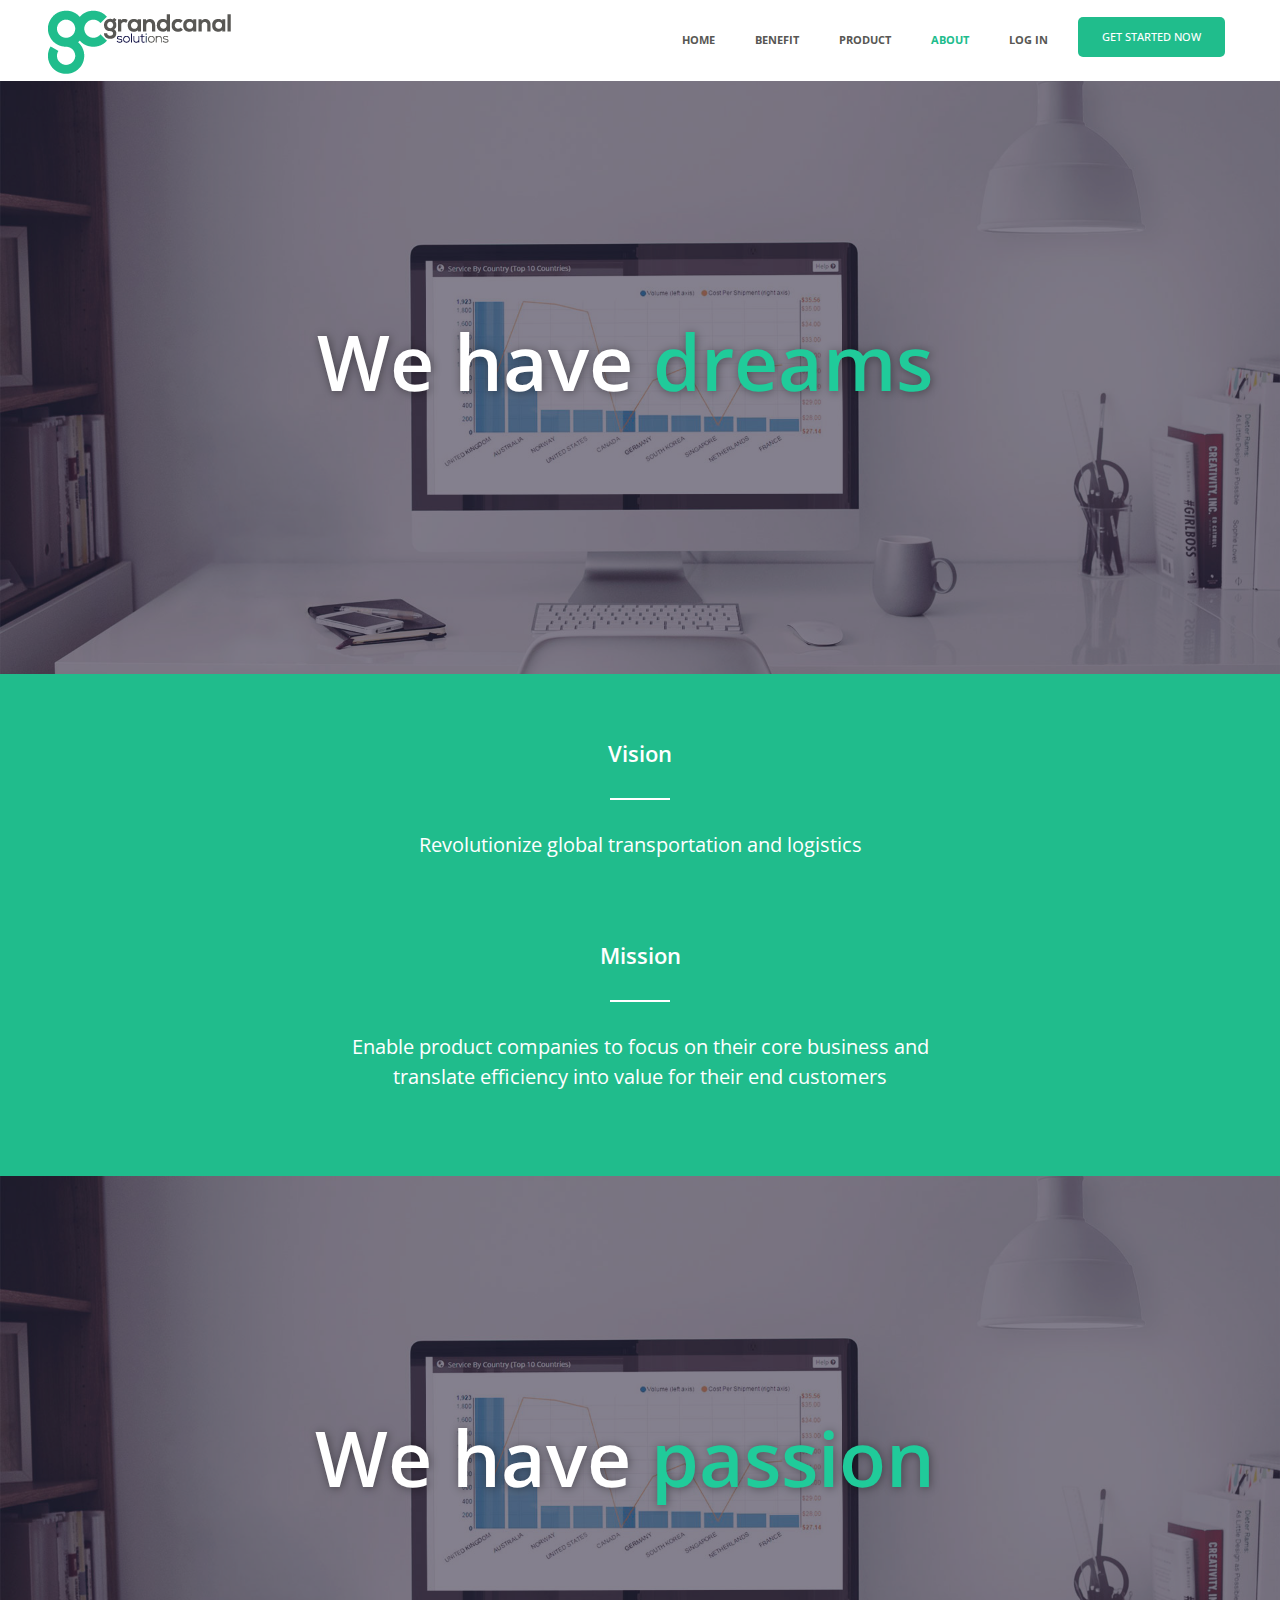
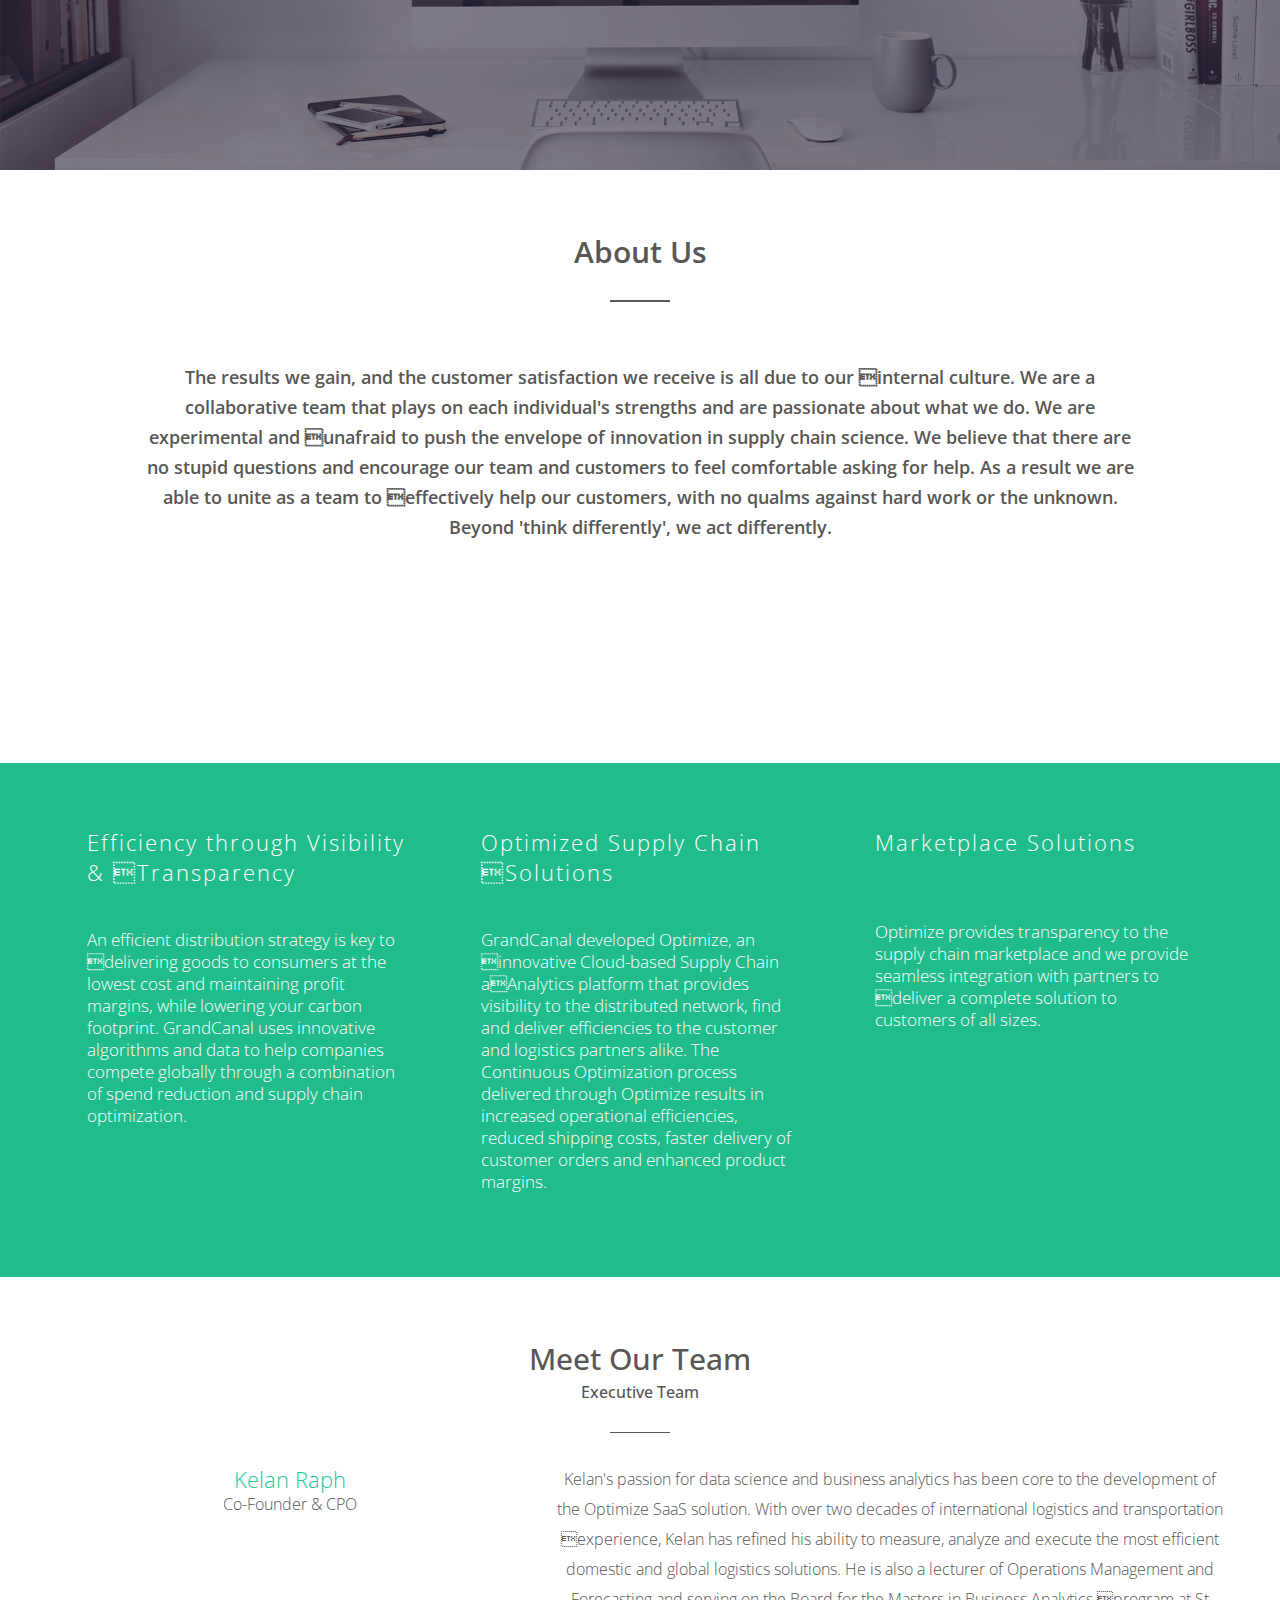
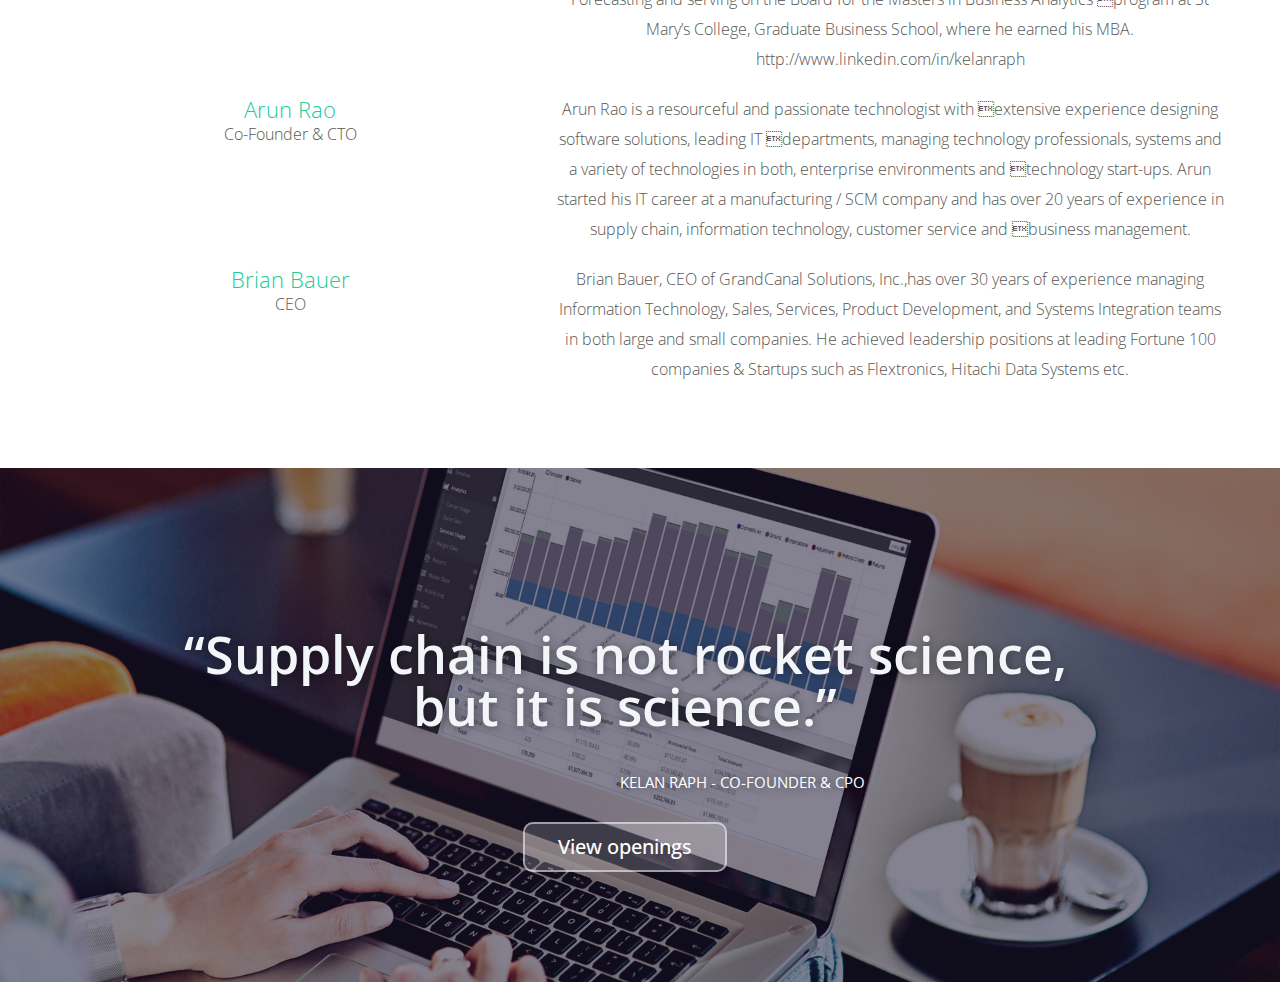
==== commit 290f6656: "Faltan detalles de ambos sites" ====
--- a/about.html
+++ b/about.html
@@ -49,7 +49,7 @@
 								<li><a href="#row1">HOME</a></li>
 								<li><a href="#row2">BENEFIT</a></li>
 								<li><a href="#row3">PRODUCT</a></li>
-								<li><a href="contact.html">CONTACT US</a></li>
+								<li class="current-page"><a href="about.html">ABOUT</a></li>
 								<li><a href="#">LOG IN</a></li>
 								<li id="button-started"><a href="#">GET STARTED NOW</a></li>
 							</ul>
@@ -119,8 +119,8 @@
 		<!-- Project -->
 		<section class="wrapper colored custom-about-white">
 			<a class="anchor" id="row3"></a>
-			<div class="container" >
-				<div class="row">
+			<div class="container-fluid" >
+				<div class="row-fluid">
 					<div class="span12 text-center" style=" color:#585754;">
 						<hgroup>
 							<h4 >About Us</h4>							
@@ -135,23 +135,32 @@
 		
 						
 
-                <section class="bg-turquoise colored custom-about-2" >
- 			<div class="container" >
-				<div class="row">
-					<div class="span12 text-center" style=" color:#585754;">
-						<hgroup>
-							<h3 style="font-weight: 600;">Vision</h3>							
-						</hgroup>
-                                                <hr/>
-                                                <p>Revolutionize global transportation and logistics</p>
-                                                
-					</div>
-					<div class="span12 text-center mar-t60" style=" color:#585754;">
-						<hgroup>
-							<h3 style="font-weight: 600;">Mission</h3>							
-						</hgroup>
-                                                <hr/>
-                                                <p>Enable product companies to focus on their core business and<br>translate efficiency into value for their end customers</p>
+                <section class="bg-turquoise colored custom-about-4" >
+ 			<div class="container-fluid" style="    padding: 0 5%;">
+				<div class="row-fluid">
+					<div class="span4 text-justify" style="    padding: 0 2%;">
+						<hgroup>
+							<h3 >Efficiency through Visibility & Transparency</h3>							
+						</hgroup>
+
+                                                <p><br>An efficient distribution strategy is key to delivering goods to consumers at the lowest cost and maintaining profit margins, while lowering your carbon footprint. GrandCanal uses innovative algorithms and data to help companies compete globally through a combination of spend reduction and supply chain optimization.</p>
+                                                
+					</div>
+					<div class="span4 text-justify" style="    padding: 0 2%;" >
+						<hgroup>
+							<h3 >Optimized Supply Chain Solutions</h3>							
+						</hgroup>
+
+                                                <p><br>GrandCanal developed Optimize, an innovative Cloud-based Supply Chain aAnalytics platform that provides visibility to the distributed network, find and deliver efficiencies to the customer and logistics partners alike. The Continuous Optimization process delivered through Optimize results in increased operational efficiencies, 
+                                                reduced shipping costs, faster delivery of customer orders and enhanced product margins.</p>
+                                                
+					</div>
+					<div class="span4 text-justify" style="    padding: 0 2%;">
+						<hgroup>
+							<h3 >Marketplace Solutions</h3>							
+						</hgroup>
+
+                                                <p><br><br>Optimize provides transparency to the supply chain marketplace and we provide seamless integration with partners to deliver a complete solution to customers of all sizes.   </p>
                                                 
 					</div>
 				</div>
@@ -161,18 +170,64 @@
 		
 				
 		<!-- Project -->
-		<section class="wrapper colored custom-about-white">
+		<section class="wrapper colored custom-about-white-2">
 			<a class="anchor" id="row3"></a>
 			<div class="container" >
 				<div class="row">
 					<div class="span12 text-center" style=" color:#585754;">
 						<hgroup>
-							<h4 >About Us</h4>							
-						</hgroup>
-                                                <hr/>
-                                                <p>The results we gain, and the customer satisfaction we receive is all due to our internal culture.  We are a collaborative team that plays on each individual's strengths and are passionate about what we do.  We are experimental and unafraid to push the envelope of innovation in supply chain science.  We believe that there are no stupid questions and encourage our team and customers to feel comfortable asking for help.  As a result we are able to unite as a team to effectively help our customers, with no qualms against hard work or the unknown.  Beyond 'think differently', we act differently.  </p>
-                                                
-					</div>
+							<h4 style="margin-bottom: 5px; font-weight: 500;">Meet Our Team</h4>							
+							<h6 style="font-weight: 500;">Executive Team</h6>							
+						</hgroup>
+                                                <hr style="border-bottom: 1px solid #fff;"/>
+                                                
+					</div>
+
+				</div>	
+				<div class="row">
+					<div class="span5 text-center" style=" color:#585754;">
+						<hgroup>
+							<h3><i>Kelan Raph</i></h3>							
+							<h6 >Co-Founder & CPO</h6>							
+						</hgroup>
+                                                
+					</div>
+					<div class="span7 text-center" style=" color:#585754;">
+                                            <p>
+                                                Kelan's passion for data science and business analytics has been core to the development of the Optimize SaaS solution.  With over two decades of international logistics and transportation experience, Kelan has refined his ability to measure, analyze and execute the most efficient domestic and global logistics solutions. He is also a lecturer of Operations Management and Forecasting and serving on the Board for the Masters in Business Analytics program at St Mary’s College, Graduate Business School, where he earned his MBA.  http://www.linkedin.com/in/kelanraph
+                                            </p>
+					</div>
+
+				</div>                            
+				<div class="row">
+					<div class="span5 text-center" style=" color:#585754;">
+						<hgroup>
+                                                    <h3 ><i>Arun Rao</i></h3>							
+                                                    <h6 >Co-Founder & CTO</h6>							
+						</hgroup>                                                
+					</div>
+					<div class="span7 text-center" style=" color:#585754;">
+                                            <p>
+                                                Arun Rao is a resourceful and passionate technologist with extensive experience designing software solutions, leading IT departments, managing technology professionals, systems and a variety of technologies in both, enterprise environments and technology start-ups. Arun started his IT career at a manufacturing / SCM company and has over 20 years of experience in supply chain, information technology, customer service and business management.
+                                            </p> 
+					</div>
+
+				</div>				
+				
+				<div class="row">
+					<div class="span5 text-center col-md-5 col-sm-5 textContainer" style=" color:#585754;">
+						<hgroup>
+							<h3 ><i>Brian Bauer</i></h3>							
+							<h6 >CEO</h6>							
+						</hgroup>
+                                                 
+					</div>
+					<div class="span7 text-center" style=" color:#585754;">
+                                            <p>
+                                                Brian Bauer, CEO of GrandCanal Solutions, Inc.,has over 30 years of experience managing Information Technology, Sales, Services, Product Development, and Systems Integration teams in both large and small companies. He achieved leadership positions at leading Fortune 100 companies & Startups such as Flextronics, Hitachi Data Systems etc.
+                                            </p>
+					</div>
+
 				</div>				
 			</div>
 		</section>	
@@ -182,13 +237,13 @@
 		<!-- Features -->
 		<section class="wrapper bg-white custom-about-last">
                     <div class="overlay">
-			<div class="container-fluid">
+			<div class="container">
 				<div class="row">
 					<div class="text-center mar-b30">
 						<hgroup class="main-title white ">
-							<h2>“ Optimize took control of my carrier<br>and 3PL and gave it back to me.”</h2>
-						</hgroup>
-                                                <div class="text-custom"><span>JOHNNY G - </span>MEDICAL DEVICE MANUFACTURER </div>
+							<h2>“Supply chain is not rocket science,<br>but it is science.”</h2>
+						</hgroup>
+                                                <div class="text-custom"><span>KELAN RAPH - </span>CO-FOUNDER & CPO</div>
                                         </div>
                                         <div class="text-center mar-b30">
                                                 <a class="btn btn-large btn-transparent" style="    font-weight: 500;">View openings</a>
--- a/css/colors.css
+++ b/css/colors.css
@@ -54,7 +54,19 @@
 	color: #fff;
 	text-shadow: none;
 }
-
+.page-turquoise .navbar .nav > li > a{
+    background: #fff;
+    color: #585754;
+    text-shadow: none;
+}
+.page-turquoise .navbar .nav > li > a:hover{
+    background: #fff;
+    color: #20BC8C;
+    text-shadow: none;
+}
+.page-turquoise .navbar .nav > li.current-page a {
+    color: #20BC8C;
+}
 /* ======================================================================== */
 /* ! Aqua
 /* ======================================================================== */
--- a/css/style.css
+++ b/css/style.css
@@ -169,7 +169,7 @@
 	color: #fff;
 }
 .colored a:hover {
-	color: rgba(255,255,255,.5);
+
 	-webkit-transition: 0.25s;
 	-moz-transition: 0.25s;
 	-o-transition: 0.25s;
@@ -244,7 +244,6 @@
 	background-image: none;
 }
 .navbar .nav > li > a {
-        color: #20bd8c;
         padding: 30px 20px;
         font-weight: bold;
 }
@@ -748,7 +747,7 @@
     text-shadow: 1px 1px 10px rgba(0, 0, 0, 0.4);
 }
 .custom-4 .overlay{
-    background: rgba(28,22,52,0.54););
+    background: rgba(28,22,52,0.54);
     padding: 20px 0 20px 0;
 }
 .custom-4 .row{
@@ -876,6 +875,27 @@
     color: #fff;
     line-height: 30px;
 }
+.custom-about-4{
+    padding-right: 0px;
+    padding-left: 0px;
+    padding-top: 5%;
+    padding-bottom: 5%;
+}
+.custom-about-4 h3{
+    color: #fff;
+    letter-spacing: 2px;
+}
+.custom-about-4 hr{
+    width: 60px;
+    border-top: 1px solid #fff;
+    border-bottom: 1px solid #fff;
+}
+.custom-about-4 p{
+    font-size: 17px;
+    color: #fff;
+    line-height: 22px;
+    font-weight: 100;
+}
 .custom-about-white{
     color: #585754;
     background-color: #fff;
@@ -901,6 +921,36 @@
     padding: 0 10%;
     font-weight: 600;
 }
+.custom-about-white-2{
+    color: #585754;
+    background-color: #fff;
+    padding-right: 0px;
+    padding-left: 0px;
+    padding-top: 5%;
+    padding-bottom: 5%;
+}
+.custom-about-white-2 h4{
+    color: #585754;
+    font-weight: 600;
+}
+.custom-about-white-2 h3{
+    margin-bottom: 0;
+}
+.custom-about-white-2 h3 i{
+    color: #20CB9A;
+    font-style: normal;
+}
+.custom-about-white-2 hr{
+    width: 60px;
+    border-top: 1px solid #585754;
+    border-bottom: 1px solid #585754; 
+}
+.custom-about-white-2 p{
+    font-size: 16px;
+    color: #585754;
+    line-height: 30px;
+    font-weight: 100;
+}
 .custom-about-last{
     background: url('../images/quotesimage.jpg') center;
     background-size: cover;
--- a/css/responsive.css
+++ b/css/responsive.css
@@ -227,6 +227,9 @@
         .btn-only-mobile{
             display: none;
         }
+        #button-started{
+            display: none;
+        }
 }
  
 /* Landscape phone to portrait tablet */
@@ -380,6 +383,9 @@
         .btn-only-mobile{
             display: block;
         }
+        #button-started{
+            display: none;
+        }
 }
  
 /* Landscape phones and down */
@@ -541,6 +547,9 @@
         .btn-only-mobile{
             display: block;
         }
+        #button-started{
+            display: none;
+        }
 }
 
 
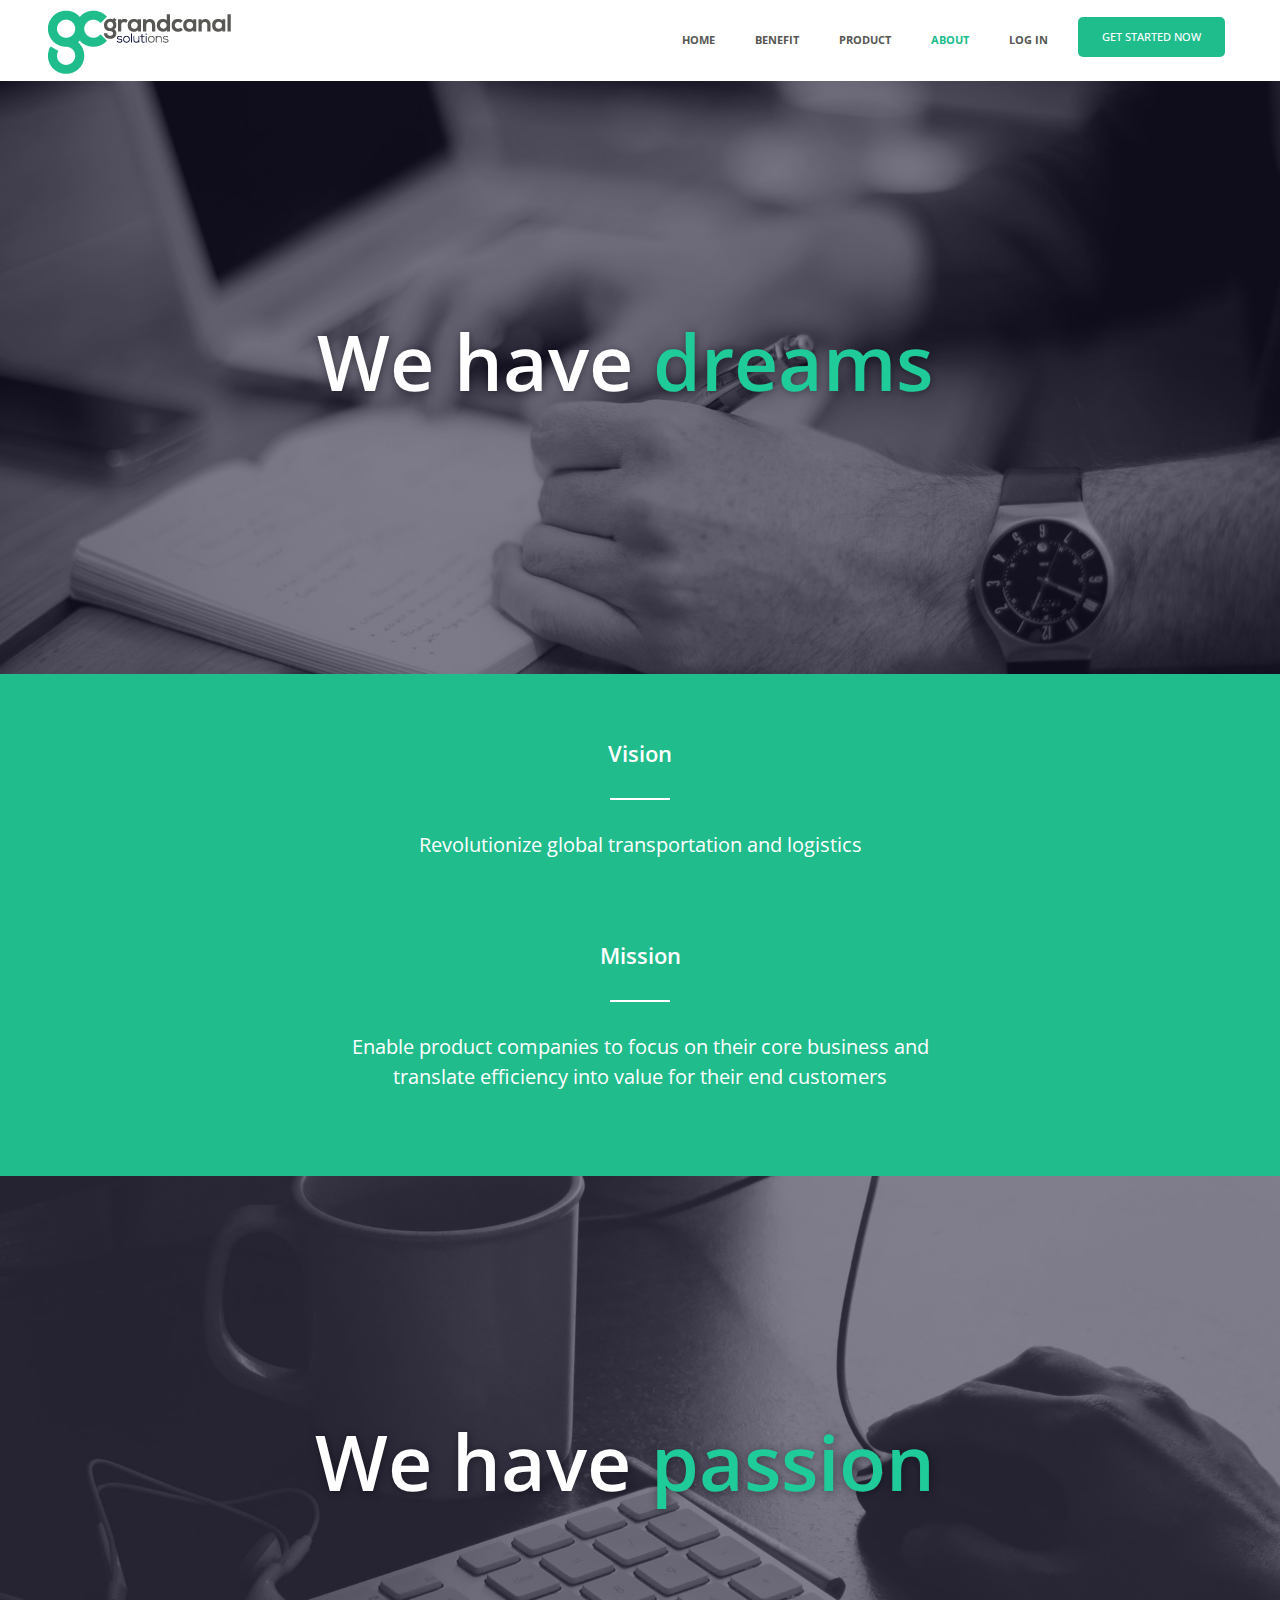
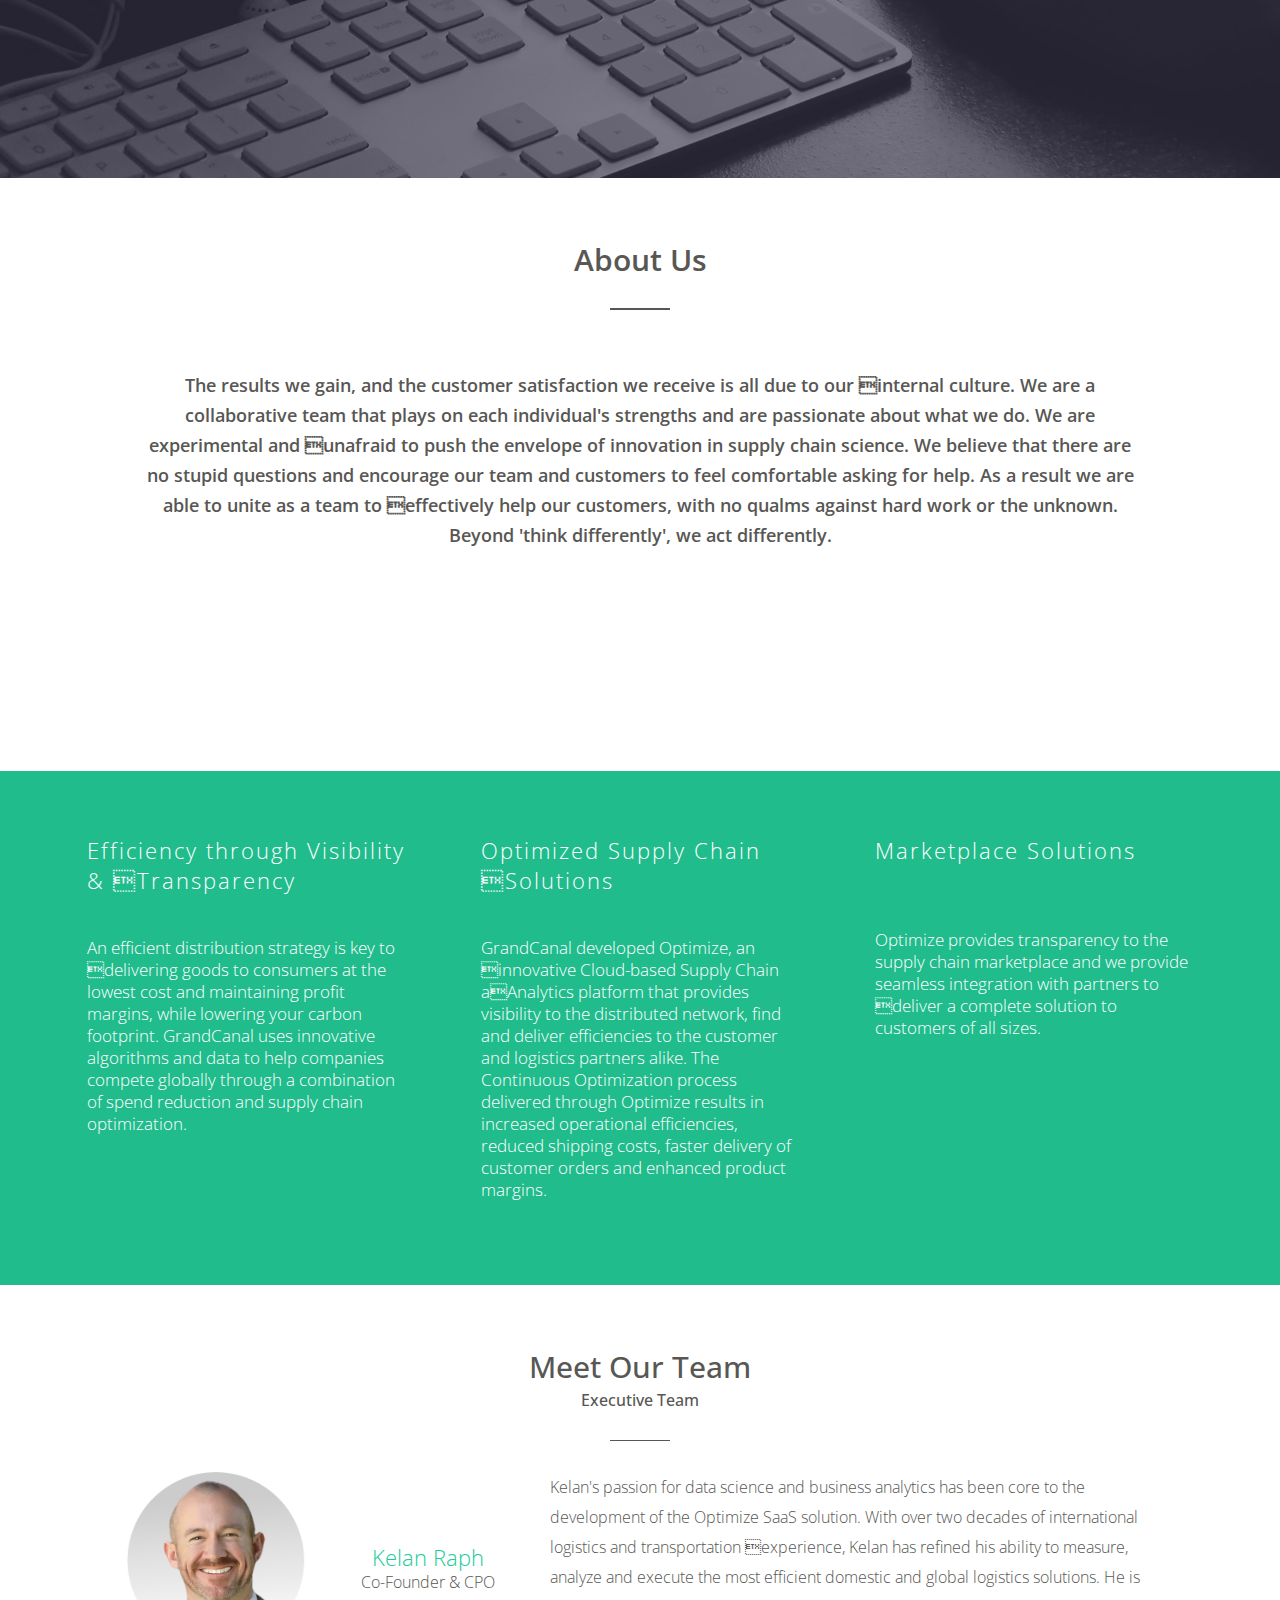
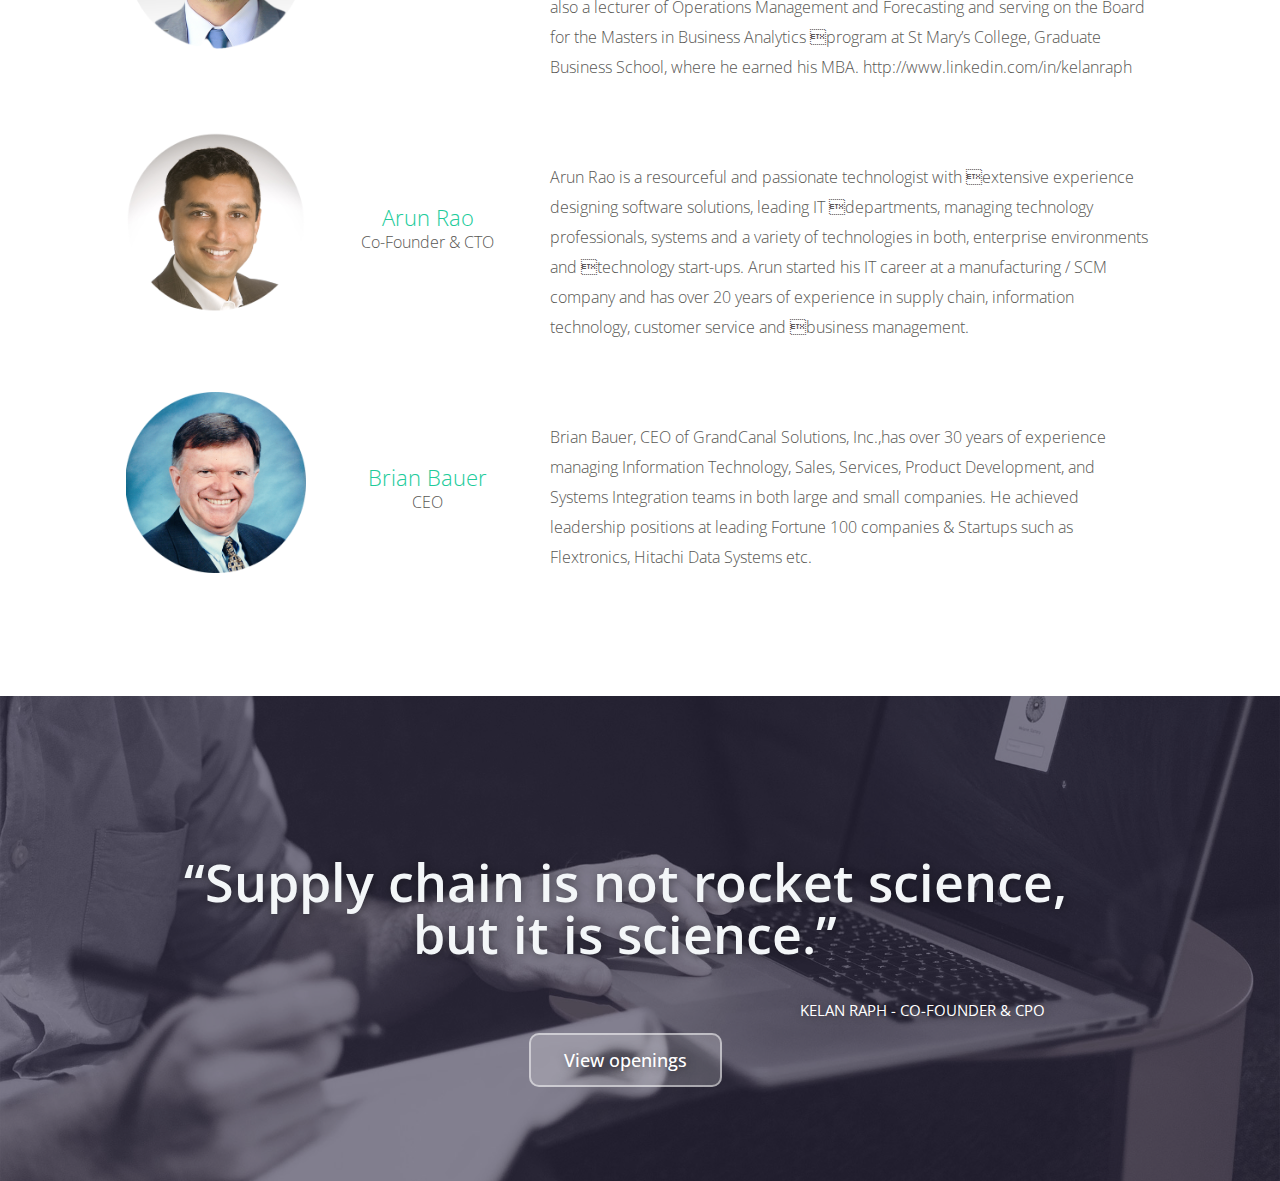
==== commit 669909c7: "subiendo info el lunes de lo que debi subir el domingo" ====
--- a/about.html
+++ b/about.html
@@ -46,12 +46,12 @@
                                             <a class="brand" href="index.html"><img src="images/logo.png" /></a>
 						<div class="nav-collapse collapse">
 							<ul class="nav pull-right">
-								<li><a href="#row1">HOME</a></li>
+								<li><a href="index.html">HOME</a></li>
 								<li><a href="#row2">BENEFIT</a></li>
-								<li><a href="#row3">PRODUCT</a></li>
+								<li><a href="#row4">PRODUCT</a></li>
 								<li class="current-page"><a href="about.html">ABOUT</a></li>
-								<li><a href="#">LOG IN</a></li>
-								<li id="button-started"><a href="#">GET STARTED NOW</a></li>
+								<li><a href="https://optimize.grandcanals.com/register.php">LOG IN</a></li>
+								<li id="button-started"><a href="request.html">GET STARTED NOW</a></li>
 							</ul>
 						</div>
 					</div>
@@ -101,7 +101,7 @@
                 </section>
 
 		<!-- Features -->
-		<section class="wrapper bg-white custom-about-1">
+		<section class="wrapper bg-white custom-about-10">
                     <div class="overlay">
 			<a class="anchor" id="row3"></a>
 			<div class="container-fluid">
@@ -172,8 +172,8 @@
 		<!-- Project -->
 		<section class="wrapper colored custom-about-white-2">
 			<a class="anchor" id="row3"></a>
-			<div class="container" >
-				<div class="row">
+			<div class="container-fluid" >
+				<div class="row-fluid">
 					<div class="span12 text-center" style=" color:#585754;">
 						<hgroup>
 							<h4 style="margin-bottom: 5px; font-weight: 500;">Meet Our Team</h4>							
@@ -184,50 +184,62 @@
 					</div>
 
 				</div>	
-				<div class="row">
-					<div class="span5 text-center" style=" color:#585754;">
+				<div class="row-fluid mar-b30">
+					<div class="span1 text-center"></div>
+					<div class="span2 text-center" style=" color:#585754;">
+                                            <img src="images/kelan.png"  class="img-responsive" />
+					</div>
+					<div class="span2 text-center" style=" color:#585754;    padding: 70px 0;">
 						<hgroup>
 							<h3><i>Kelan Raph</i></h3>							
 							<h6 >Co-Founder & CPO</h6>							
 						</hgroup>
                                                 
 					</div>
-					<div class="span7 text-center" style=" color:#585754;">
+					<div class="span6 text-left" style=" color:#585754;">
                                             <p>
                                                 Kelan's passion for data science and business analytics has been core to the development of the Optimize SaaS solution.  With over two decades of international logistics and transportation experience, Kelan has refined his ability to measure, analyze and execute the most efficient domestic and global logistics solutions. He is also a lecturer of Operations Management and Forecasting and serving on the Board for the Masters in Business Analytics program at St Mary’s College, Graduate Business School, where he earned his MBA.  http://www.linkedin.com/in/kelanraph
                                             </p>
 					</div>
 
+
 				</div>                            
-				<div class="row">
-					<div class="span5 text-center" style=" color:#585754;">
+				<div class="row-fluid  mar-b30">
+					<div class="span1"></div>                                    
+					<div class="span2 text-center" style=" color:#585754;">
+                                            <img src="images/arun.png"  class="img-responsive" />
+					</div>
+					<div class="span2 text-center" style=" color:#585754;    padding: 70px 0;">
 						<hgroup>
                                                     <h3 ><i>Arun Rao</i></h3>							
                                                     <h6 >Co-Founder & CTO</h6>							
 						</hgroup>                                                
 					</div>
-					<div class="span7 text-center" style=" color:#585754;">
+					<div class="span6 text-left" style=" color:#585754;">
                                             <p>
-                                                Arun Rao is a resourceful and passionate technologist with extensive experience designing software solutions, leading IT departments, managing technology professionals, systems and a variety of technologies in both, enterprise environments and technology start-ups. Arun started his IT career at a manufacturing / SCM company and has over 20 years of experience in supply chain, information technology, customer service and business management.
+                                                <br>Arun Rao is a resourceful and passionate technologist with extensive experience designing software solutions, leading IT departments, managing technology professionals, systems and a variety of technologies in both, enterprise environments and technology start-ups. Arun started his IT career at a manufacturing / SCM company and has over 20 years of experience in supply chain, information technology, customer service and business management.
                                             </p> 
 					</div>
 
 				</div>				
 				
-				<div class="row">
-					<div class="span5 text-center col-md-5 col-sm-5 textContainer" style=" color:#585754;">
+				<div class="row-fluid  mar-b30">
+					<div class="span1"></div>
+					<div class="span2 text-center" style=" color:#585754;">
+                                            <img src="images/brian.png"  class="img-responsive" />
+					</div>
+					<div class="span2 text-center" style=" color:#585754;    padding: 70px 0;">
 						<hgroup>
 							<h3 ><i>Brian Bauer</i></h3>							
 							<h6 >CEO</h6>							
 						</hgroup>
                                                  
 					</div>
-					<div class="span7 text-center" style=" color:#585754;">
+					<div class="span6 text-left" style=" color:#585754;">
                                             <p>
-                                                Brian Bauer, CEO of GrandCanal Solutions, Inc.,has over 30 years of experience managing Information Technology, Sales, Services, Product Development, and Systems Integration teams in both large and small companies. He achieved leadership positions at leading Fortune 100 companies & Startups such as Flextronics, Hitachi Data Systems etc.
+                                                <br>Brian Bauer, CEO of GrandCanal Solutions, Inc.,has over 30 years of experience managing Information Technology, Sales, Services, Product Development, and Systems Integration teams in both large and small companies. He achieved leadership positions at leading Fortune 100 companies & Startups such as Flextronics, Hitachi Data Systems etc.
                                             </p>
 					</div>
-
 				</div>				
 			</div>
 		</section>	
@@ -246,12 +258,23 @@
                                                 <div class="text-custom"><span>KELAN RAPH - </span>CO-FOUNDER & CPO</div>
                                         </div>
                                         <div class="text-center mar-b30">
-                                                <a class="btn btn-large btn-transparent" style="    font-weight: 500;">View openings</a>
+                                                <a class="btn-large btn-transparent" style="    font-weight: 500;">View openings</a>
 
 					</div>
 				</div>
                         </div>
                     </div>
+		</section>		
+						
+		<!-- Features -->
+		<section class="">
+
+			<div class="container">
+				<div class="row">
+
+				</div>
+                        </div>
+
 		</section>		
 			
 		
--- a/css/settings.css
+++ b/css/settings.css
@@ -591,7 +591,7 @@
 
 
 /** navbar NAVIGATION VERSION **/
-.tp-bullets.simplebullets.navbar .bullet			{	cursor:pointer; position:relative;	background:url(../assets/bullet_boxed.png) no-Repeat top left;	width:18px;	height:19px;   margin-right:5px; float:left; margin-top:10px;}
+.tp-bullets.simplebullets.navbar .bullet			{	cursor:pointer; position:relative;	background:url(../assets/bullet_boxed.png) no-Repeat top left;	width:15px;	height:16px;   margin-right:5px; float:left; margin-top:10px;}
 
 .tp-bullets.simplebullets.navbar .bullet.first		{	margin-left:0px !important;}
 .tp-bullets.simplebullets.navbar .bullet.last		{	margin-right:0px !important;}
--- a/css/colors.css
+++ b/css/colors.css
@@ -8,7 +8,7 @@
 	color: #fd6740;
 }
 .turquoise {
-	color: #24afaa;
+	color: #20bd8c;
 }
 .white,
 .colored strong,
--- a/css/style.css
+++ b/css/style.css
@@ -84,7 +84,7 @@
 	border-radius: 10px;
 }
 .btn-large {
-        padding: 15px 20px;
+       /*padding: 15px 20px;*/
 }
 .btn-tomato,
 .btn-tomato:focus, 
@@ -105,11 +105,12 @@
 .btn-turquoise.active, 
 .btn-turquoise.disabled, 
 .btn-turquoise[disabled] {
-	background: #24afaa none;
+	background: #20bd8c none;
 	color: #fff;
 }
 .btn-turquoise:hover {
-	background: #3EC9C4 none;
+    cursor: pointer;
+    background: #32e0aa none;
 }
 .btn-transparent,
 .btn-transparent:focus, 
@@ -158,7 +159,7 @@
 	color: #24afaa;
 }
 a:hover {
-	color: #50bfbb;
+	color: #fff;
 	text-decoration: none;
 	-webkit-transition: 0.25s;
 	-moz-transition: 0.25s;
@@ -189,7 +190,7 @@
 	min-height: 593px;
 	box-sizing: border-box;
 	position: relative;
-	padding: 60px 0;
+	padding: 30px 0;
 }
 .mini-wrapper {
 	min-height: 310px;
@@ -760,19 +761,18 @@
     background: #fff;
     min-height: 0px;
 }
+.custom-turquoise{
+    background: #20bd8c;
+    min-height: 0px;
+}
+.custom-turquoise{
+    padding: 2% 0;
+}
 .custom-colored{
     background: #fff;
     color: #585754;
 }
-.icon-op:before{
-    width: 34px;
-    height: 24px;
-    content: " ";
-    background-image: url(../images/op-gc.png);  
-    background-size: cover;
-    position: relative;
-    top: 8px;
-}
+
 .custom-second{
     background: #fff;
     background-size: cover;
@@ -802,7 +802,7 @@
 }
 .text-custom{
     text-align: right;
-    padding: 0 30%;
+    padding: 0 25%;
 }
 #button-started a{
 	padding: 10px 24px;
@@ -831,7 +831,7 @@
         background: rgba(255,255,255,.2) none;
 }
 .custom-about-1{
-    background: url('../images/section-faster.jpg') center;
+    background: url('../images/person-apple-laptop-notebook.jpg') center;
     background-size: cover;
     padding: 0;
     min-height: 0px;
@@ -853,6 +853,33 @@
     font-size: 77px;
 }
 .custom-about-1 hgroup h2 i{
+    color: #20CB9A;
+    font-style: normal;
+}
+.custom-about-10{
+    background: url('../images/black-and-white-cup-hand-mug.jpg') center;
+    background-size: cover;
+    padding: 0;
+    min-height: 0px;
+    text-shadow: 1px 1px 10px rgba(0, 0, 0, 0.4);
+}
+
+.custom-about-10 .overlay{
+    background: rgba(28,22,52,0.54);
+    /*padding: 20px 0;*/
+}
+.custom-about-10 .container-fluid {
+    padding-right: 0px;
+    padding-left: 0px;
+    padding-top: 20%;
+    padding-bottom: 20%;
+}
+.custom-about-10 hgroup h2  {
+    font-weight: 600;
+    font-size: 77px;
+    line-height: 60px;
+}
+.custom-about-10 hgroup h2 i{
     color: #20CB9A;
     font-style: normal;
 }
@@ -952,7 +979,7 @@
     font-weight: 100;
 }
 .custom-about-last{
-    background: url('../images/quotesimage.jpg') center;
+    background: url('../images/man-notebook-notes-macbook.jpg') center;
     background-size: cover;
     padding: 0;
     min-height: 0px;
@@ -979,3 +1006,182 @@
 .custom-about-last a{
     padding: 15px 35px;
 }
+.custom-about-last .text-custom{
+    padding: 0 15%;
+}
+.custom-stories-1{
+    background: url('../images/fireclaytile.jpg') center;
+    background-size: cover;
+    padding: 0;
+    text-shadow: 1px 1px 10px rgba(0, 0, 0, 0.4);
+}
+
+.custom-stories-2{
+    background: url('../images/wine.jpg') center;
+    background-size: cover;
+    padding: 0;
+    text-shadow: 1px 1px 10px rgba(0, 0, 0, 0.4);
+}
+.custom-stories-3{
+    background: url('../images/krave-jerkey.jpg') center;
+    background-size: cover;
+    padding: 0;
+    text-shadow: 1px 1px 10px rgba(0, 0, 0, 0.4);
+}
+
+.custom-stories-1 .container-fluid, .custom-stories-2 .container-fluid, .custom-stories-3 .container-fluid{
+    padding: 0;
+}
+.custom-stories-1 h4, .custom-stories-2 h4, .custom-stories-3 h4{
+    margin: 0;
+}
+.wrapper .title-section{
+    background: #20bd8c;
+    padding: 2%;
+    float: left;
+    text-align: center;
+}
+/*.stories-personalize .text-center{
+    margin-left: 0;
+}*/
+.stories-personalize .color-border-left{
+    border-left: 1px solid #585754;
+    margin-left: 1%;
+}
+.custom-request{
+    background: url('../images/requestdemo.jpg') center;
+    background-size: cover;
+    padding: 0;
+    min-height: 0;
+}
+.custom-request .container-fluid {
+    padding: 5% 3% 0 3%;
+}
+.custom-request .overlay{
+    background: rgba(28,22,52,0.54);
+}
+.custom-request i{
+    font-style: normal;
+    color: #20bd8c;
+}
+.custom-request h2{
+    font-weight: 600;
+}
+.custom-request  h3,.custom-request  h4,.custom-request h5 {
+    font-weight: normal;
+}
+.custom-request  .well{
+    background: rgba(255,255,255,0.36);
+    margin: 0;
+    border: none;
+    text-shadow: 1px 1px 10px rgba(255, 255, 255, 0.4);
+}
+.custom-request label{
+    color: #fff;
+    text-shadow: 5px 1px 20px rgba(0, 0, 0, 0.4);
+    margin: 0;
+    padding: 5px;
+}
+.custom-request input{
+    padding: 5px;
+    height: 35px;
+}
+.custom-request input[type="submit"]{
+    padding: 5px 24px;
+    background-color: #20bd8c;
+    color: #fff;
+    font-weight: 500;
+    -webkit-transition: 0.3s;
+    -moz-transition: 0.3s;
+    -o-transition: 0.3s;
+    transition: 0.3s;
+    border-radius: 5px;
+    -moz-border-radius: 5px;
+    -webkit-border-radius: 5px;
+    -ms-border-radius: 5px;
+    border: none;
+}
+.custom-request input[type="submit"]:hover{
+    background-color: rgba(32, 203, 154, 0.8);
+    box-shadow: 1px 0px 10px rgba(0, 0, 0, 0.4);
+}
+
+.custom-report{
+    background: url('../images/requestdemo.jpg') center;
+    background-size: cover;
+    padding: 0;
+    min-height: 0px;
+    text-shadow: 1px 1px 10px rgba(0, 0, 0, 0.4);
+}
+
+.custom-report .overlay{
+    background: rgba(28,22,52,0.54);
+    /*padding: 20px 0;*/
+}
+.custom-report .container-fluid {
+    padding-right: 0px;
+    padding-left: 0px;
+    padding-top: 20%;
+    padding-bottom: 20%;
+}
+.custom-report hgroup h2  {
+    font-weight: 600;
+}
+.custom-report hgroup h2 i{
+    color: #20CB9A;
+    font-style: normal;
+}
+.custom-report-2{
+    background: #fff;
+    background-size: cover;
+    padding: 0;
+    color: #585754;
+}
+.custom-report-2 .container-fluid {
+    padding-right: 7%;
+    padding-left: 7%;
+    padding-top: 3%;
+    padding-bottom: 3%;
+}
+.custom-report-2 h3{
+   color: #20bd8c;
+   font-weight: 600;
+}
+.custom-report-2 h5{
+   font-weight: 400;
+}
+.custom-report-2 p{
+    margin-left: 30px;
+}
+.custom-report-2 .report-list i:before{
+    font-family: FontAwesome;
+    content: "\f1db";
+    color: #939292;
+    font-size: 23px;
+    font-style: normal;
+    margin-right: 10px;
+}
+.custom-report-2 input[type="submit"]{
+    padding: 10px 25px;
+    background-color: #20bd8c;
+    color: #fff;
+    font-weight: 500;
+    -webkit-transition: 0.3s;
+    -moz-transition: 0.3s;
+    -o-transition: 0.3s;
+    transition: 0.3s;
+    border-radius: 5px;
+    -moz-border-radius: 5px;
+    -webkit-border-radius: 5px;
+    -ms-border-radius: 5px;
+    border: none;
+}
+.custom-report-2 input[type="submit"]:hover{
+    background-color: rgba(32, 203, 154, 0.8);
+}
+.custom-report-2 .form-report label{
+    color: #585754;
+}
+.custom-report-2 .form-report input[type="text"], .custom-report-2 .form-report input[type="email"]{
+    padding: 5px;
+}--- a/css/responsive.css
+++ b/css/responsive.css
@@ -17,8 +17,7 @@
         margin-left: -25px;
     }
     .home .btn-custom{
-        margin-top:5%;
-        margin-left: -25px;
+        
     }
     .custom-1 .back-rounded {
         width: 190px;
@@ -40,11 +39,20 @@
         margin-top:5%;
         margin-left: -25px;
     }
-    .home .btn-custom-hidden{
-        margin-top: 5%;
-    }
-    .btn-only-mobile{
-        display: none;
+    .btn-custom{
+        font-size: 17px;
+    }
+    .btn-large {
+        padding: 15px 20px;
+    }
+    .icon-op:before{
+        width: 34px;
+        height: 24px;
+        content: " ";
+        background-image: url(../images/op-gc.png);  
+        background-size: cover;
+        position: relative;
+        top: 8px;
     }
 }
  
@@ -75,23 +83,38 @@
         margin-top: 5%;
     }   
     .home .btn-custom-slider{
-        margin-top: 3%;
+            /*margin-top: 5%;*/
     }
     .home .btn-custom-hidden{
         margin-top: 0%;
     }
     .btn-only-mobile{
-        display: none;
+        /*display: none;*/
+    }
+    .btn-custom{
+        font-size: 17px;
+    }
+    .btn-large {
+        padding: 14px 18px;
+    }
+    .icon-op:before{
+        width: 34px;
+        height: 24px;
+        content: " ";
+        background-image: url(../images/op-gc.png);  
+        background-size: cover;
+        position: relative;
+        top: 8px;
     }
 }
  
 /* Portrait tablet to landscape and desktop */
 @media (min-width: 768px) and (max-width: 979px) {
-	h2 { font: 100 36px/52px "Open Sans", Arial, Helvetica, Geneva, sans-serif; }
-	h3 { font: 100 24px/28px "Open Sans", Arial, Helvetica, Geneva, sans-serif; }
-	h4 { font: 100 24px/28px "Open Sans", Arial, Helvetica, Geneva, sans-serif; }
-	h5 { font: 100 14px/24px "Open Sans", Arial, Helvetica, Geneva, sans-serif; }
-	h6 { font: 100 14px/20px "Open Sans", Arial, Helvetica, Geneva, sans-serif; }
+	h2 { font: 100 36px/52px "Open Sans", Arial, Helvetica, Geneva, sans-serif;     line-height:40px;}
+	h3 { font: 100 24px/28px "Open Sans", Arial, Helvetica, Geneva, sans-serif;     line-height:30px; }
+	h4 { font: 100 24px/28px "Open Sans", Arial, Helvetica, Geneva, sans-serif;     line-height:30px; }
+	h5 { font: 100 14px/24px "Open Sans", Arial, Helvetica, Geneva, sans-serif;     line-height:18px; }
+	h6 { font: 100 14px/20px "Open Sans", Arial, Helvetica, Geneva, sans-serif;     line-height:18px; }
 	body {
 		padding: 0;
 	}
@@ -200,9 +223,6 @@
             word-wrap: break-word;
             margin-top: 10%;
         }   
-        .home .btn-custom-slider{
-            margin-top: 5%;
-        } 
         .custom-1 .back-rounded {
             width: 170px;
             height: 170px;
@@ -218,24 +238,38 @@
             word-wrap: break-word;
             margin-top: 10%;
         }   
-        .home .btn-custom-slider{
-            margin-top: 5%;
-        } 
-        .home .btn-custom-hidden{
-            margin-left: 30%;
-        }
         .btn-only-mobile{
-            display: none;
+            /*display: none;*/
         }
         #button-started{
             display: none;
         }
+        .btn-custom{
+            font-size: 14px;
+        }
+        .btn-large {
+            padding: 11px 19px;
+        }
+        .btn-partner-custom {
+            margin-top: 4px;
+            margin-left: 30px;
+        }
+        .icon-op:before{
+            //width: 34px;
+            //height: 24px;
+            content: "Op";
+            //background-image: url(../images/op-gc.png);  
+            //background-size: cover;
+            //position: relative;
+            //top: 8px;
+        }
+        
 }
  
 /* Landscape phone to portrait tablet */
 @media (max-width: 767px) {
-	h2 { font: 100 32px/52px "Open Sans", Arial, Helvetica, Geneva, sans-serif; }
-	h5 { font: 100 14px/24px "Open Sans", Arial, Helvetica, Geneva, sans-serif; }
+	h2 { font: 100 32px/52px "Open Sans", Arial, Helvetica, Geneva, sans-serif;      line-height:40px;}
+	h5 { font: 100 14px/24px "Open Sans", Arial, Helvetica, Geneva, sans-serif;      line-height:18px;}
 	body {
 		padding: 0;
 	}
@@ -248,6 +282,9 @@
 		padding-left: 0px;
 		padding-right: 0px;
 	}
+        img {
+            max-width: 60%;
+        }
 	.home .overlay{
 		padding-top: 0;
 		background-size: 590px auto;
@@ -351,14 +388,14 @@
             text-align: left;
         }   
         .home .btn-custom-slider{
-            margin-top: 10%;
+            /*margin-top: 5%;*/
         }  
         .custom-1 .back-rounded {
             width: 190px;
             height: 190px;
         }
         .home .btn-custom-slider{
-            margin-top: 10%;
+            /*margin-top: 5%;*/
         } 
         .home h2{
             text-align: left;
@@ -373,18 +410,31 @@
             text-align: left;
         }   
         .home .btn-custom-slider{
-            margin-top: 10%;
+            /*margin-top: 5%;*/
         } 
         .home .btn-custom-hidden{
-            margin-top: 20%;
-            margin-left: -100%;
-            display: none;
+
         }
         .btn-only-mobile{
-            display: block;
+            /*display: none;*/
         }
         #button-started{
             display: none;
+        }
+        .btn-custom{
+            font-size: 14px;
+        }
+        .btn-large {
+            padding: 11px 19px;
+        }
+        .icon-op:before{
+            //width: 34px;
+            //height: 24px;
+            content: "Op";
+            //background-image: url(../images/op-gc.png);  
+            //background-size: cover;
+            //position: relative;
+            //top: 8px;
         }
 }
  
@@ -393,11 +443,14 @@
 	body {
 		padding: 0;
 	}
-	h2, .main-title h2 { font: 100 28px/40px "Open Sans", Arial, Helvetica, Geneva, sans-serif; }
-	h3, .main-title h3 { font: 100 20px/24px "Open Sans", Arial, Helvetica, Geneva, sans-serif; }
-	h4 { font: 100 20px/24px "Open Sans", Arial, Helvetica, Geneva, sans-serif; }
-	h5 { font: 100 14px/18px "Open Sans", Arial, Helvetica, Geneva, sans-serif; }
-	h6 { font: 100 14px/18px "Open Sans", Arial, Helvetica, Geneva, sans-serif; }
+	h2, .main-title h2 { font: 100 28px/40px "Open Sans", Arial, Helvetica, Geneva, sans-serif;     line-height:32px; }
+	h3, .main-title h3 { font: 100 20px/24px "Open Sans", Arial, Helvetica, Geneva, sans-serif;     line-height:25px; }
+	h4 { font: 100 20px/24px "Open Sans", Arial, Helvetica, Geneva, sans-serif;     line-height:25px; }
+	h5 { font: 100 14px/18px "Open Sans", Arial, Helvetica, Geneva, sans-serif;     line-height:18px; }
+	h6 { font: 100 14px/18px "Open Sans", Arial, Helvetica, Geneva, sans-serif;     line-height:18px; }
+        img {
+            max-width: 60%;
+        }
 	#back {
 		top: -1150px;
 		left: -730px;
@@ -522,7 +575,7 @@
             margin-top: 10%;
         }
         .home .btn-custom-slider{
-            margin-top: 30%;
+            /*margin-top: 5%;*/
         }
         .custom-1 .back-rounded {
             width: 190px;
@@ -539,17 +592,33 @@
             margin-top: 10%;
         }
         .home .btn-custom-slider{
-            margin-top: 10%;
+            /*margin-top: 5%;*/
         }
         .home .btn-custom-hidden{
-            display: none;
+
         }
         .btn-only-mobile{
-            display: block;
+            /*display: none;*/
         }
         #button-started{
             display: none;
         }
+        .btn-custom{
+            font-size: 12px;
+        }
+        .btn-large {
+            padding: 8px 15px;
+        }
+        .icon-op:before{
+            //width: 34px;
+            //height: 24px;
+            font-family: "Open Sans", Arial, Helvetica, Geneva, sans-serif;
+            content: "Op";
+            //background-image: url(../images/op-gc.png);  
+            //background-size: cover;
+            //position: relative;
+            //top: 8px;
+        }
 }
 
 
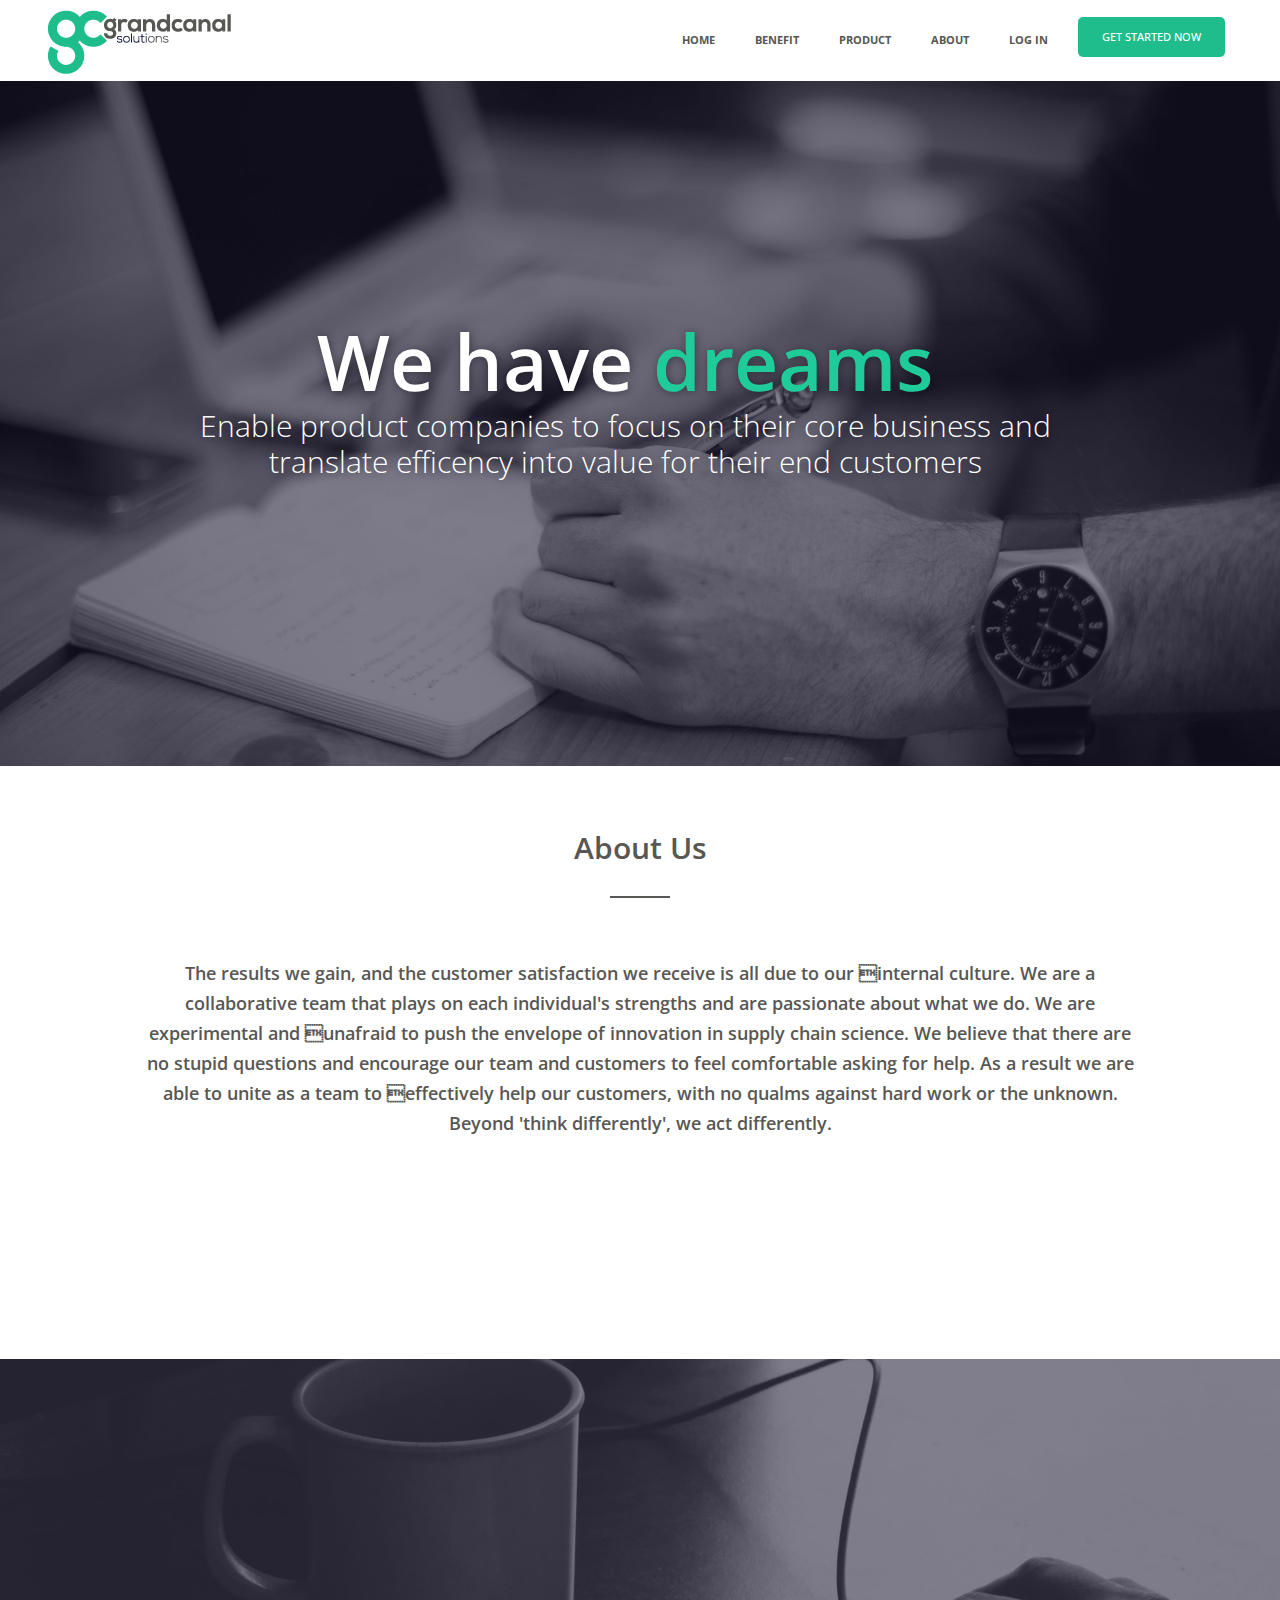
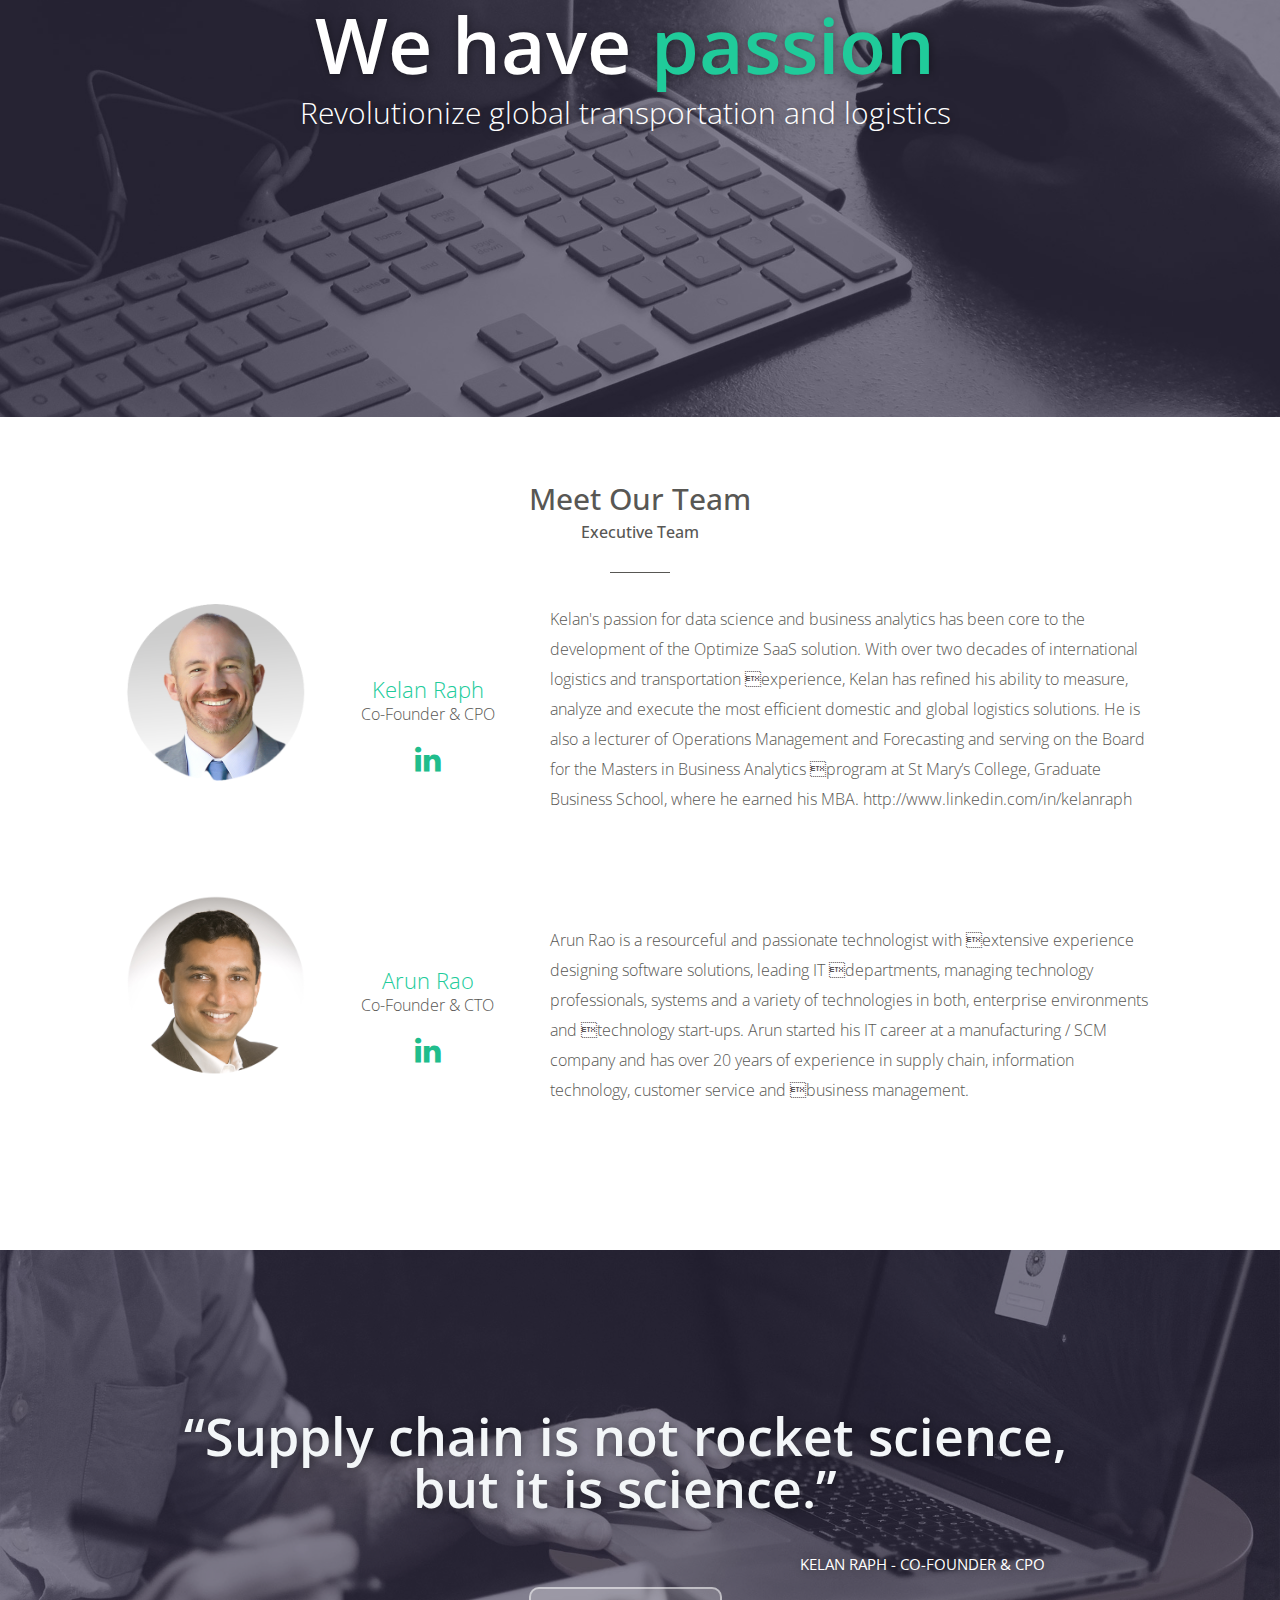
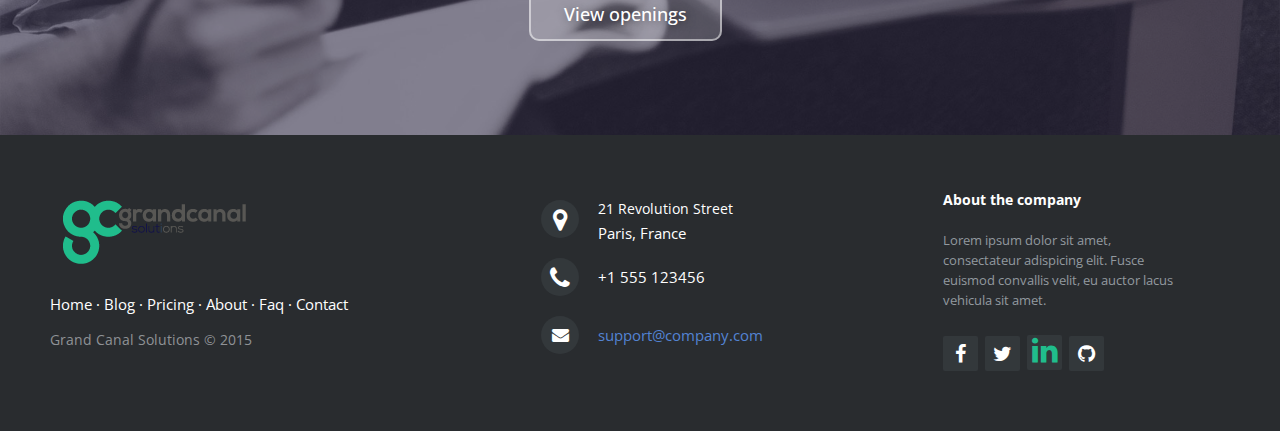
==== commit a87fcecb: "cambios de ofic mas noche" ====
--- a/about.html
+++ b/about.html
@@ -25,8 +25,9 @@
         <!--[if lt IE 9]>
       	<script src="js/html5shiv.js"></script>
     	<![endif]-->
-    	
-    	
+
+        <link rel="stylesheet" href="css/footer-distributed-with-address-and-phones.css">
+        <link rel="stylesheet" href="http://maxcdn.bootstrapcdn.com/font-awesome/4.2.0/css/font-awesome.min.css">    	
     	
     </head>
     <body class="page-turquoise">
@@ -49,8 +50,8 @@
 								<li><a href="index.html">HOME</a></li>
 								<li><a href="#row2">BENEFIT</a></li>
 								<li><a href="#row4">PRODUCT</a></li>
-								<li class="current-page"><a href="about.html">ABOUT</a></li>
-								<li><a href="https://optimize.grandcanals.com/register.php">LOG IN</a></li>
+								<li><a href="about.html">ABOUT</a></li>
+								<li><a href="https://optimize.grandcanals.com/">LOG IN</a></li>
 								<li id="button-started"><a href="request.html">GET STARTED NOW</a></li>
 							</ul>
 						</div>
@@ -69,6 +70,7 @@
 					<div class="text-center mar-b30">
 						<hgroup>
 							<h2>We have <i>dreams</i></h2>
+							<h4>Enable product companies to focus on their core business and<br>translate efficency into value for their end customers</h4>
 						</hgroup>
 					</div>
 				</div>
@@ -76,7 +78,7 @@
                     </div>
 		</section>		
 
-                <section class="bg-turquoise colored custom-about-2" >
+                <section class="bg-turquoise colored custom-about-2" style="display: none;">
  			<div class="container" >
 				<div class="row">
 					<div class="span12 text-center" style=" color:#585754;">
@@ -99,22 +101,6 @@
 				
 			</div>                   
                 </section>
-
-		<!-- Features -->
-		<section class="wrapper bg-white custom-about-10">
-                    <div class="overlay">
-			<a class="anchor" id="row3"></a>
-			<div class="container-fluid">
-				<div class="row">
-					<div class="text-center mar-b30">
-						<hgroup>
-							<h2>We have <i>passion</i></h2>
-						</hgroup>
-					</div>
-				</div>
-                        </div>
-                    </div>
-		</section>		
 				
 		<!-- Project -->
 		<section class="wrapper colored custom-about-white">
@@ -133,9 +119,26 @@
 			</div>
 		</section>
 		
-						
-
-                <section class="bg-turquoise colored custom-about-4" >
+		
+		<!-- Features -->
+		<section class="wrapper bg-white custom-about-10">
+                    <div class="overlay">
+			<a class="anchor" id="row3"></a>
+			<div class="container-fluid">
+				<div class="row">
+					<div class="text-center mar-b30">
+						<hgroup>
+							<h2>We have <i>passion</i></h2>
+							<h4>Revolutionize global transportation and logistics</h4>
+						</hgroup>
+					</div>
+				</div>
+                        </div>
+                    </div>
+		</section>		
+				
+
+                <section class="bg-turquoise colored custom-about-4" style="display: none;" >
  			<div class="container-fluid" style="    padding: 0 5%;">
 				<div class="row-fluid">
 					<div class="span4 text-justify" style="    padding: 0 2%;">
@@ -151,7 +154,7 @@
 							<h3 >Optimized Supply Chain Solutions</h3>							
 						</hgroup>
 
-                                                <p><br>GrandCanal developed Optimize, an innovative Cloud-based Supply Chain aAnalytics platform that provides visibility to the distributed network, find and deliver efficiencies to the customer and logistics partners alike. The Continuous Optimization process delivered through Optimize results in increased operational efficiencies, 
+                                                <p><br>GrandCanal developed Optimize, an innovative Cloud-based Supply Chain Analytics platform that provides visibility to the distributed network, find and deliver efficiencies to the customer and logistics partners alike. The Continuous Optimization process delivered through Optimize results in increased operational efficiencies, 
                                                 reduced shipping costs, faster delivery of customer orders and enhanced product margins.</p>
                                                 
 					</div>
@@ -193,6 +196,7 @@
 						<hgroup>
 							<h3><i>Kelan Raph</i></h3>							
 							<h6 >Co-Founder & CPO</h6>							
+							<h5 ><a href="#"><i class="fa fa-linkedin"></i></a></h5>							
 						</hgroup>
                                                 
 					</div>
@@ -213,6 +217,7 @@
 						<hgroup>
                                                     <h3 ><i>Arun Rao</i></h3>							
                                                     <h6 >Co-Founder & CTO</h6>							
+													<h5 ><a href="#"><i class="fa fa-linkedin"></i></a></h5>						
 						</hgroup>                                                
 					</div>
 					<div class="span6 text-left" style=" color:#585754;">
@@ -222,25 +227,7 @@
 					</div>
 
 				</div>				
-				
-				<div class="row-fluid  mar-b30">
-					<div class="span1"></div>
-					<div class="span2 text-center" style=" color:#585754;">
-                                            <img src="images/brian.png"  class="img-responsive" />
-					</div>
-					<div class="span2 text-center" style=" color:#585754;    padding: 70px 0;">
-						<hgroup>
-							<h3 ><i>Brian Bauer</i></h3>							
-							<h6 >CEO</h6>							
-						</hgroup>
-                                                 
-					</div>
-					<div class="span6 text-left" style=" color:#585754;">
-                                            <p>
-                                                <br>Brian Bauer, CEO of GrandCanal Solutions, Inc.,has over 30 years of experience managing Information Technology, Sales, Services, Product Development, and Systems Integration teams in both large and small companies. He achieved leadership positions at leading Fortune 100 companies & Startups such as Flextronics, Hitachi Data Systems etc.
-                                            </p>
-					</div>
-				</div>				
+							
 			</div>
 		</section>	
 
@@ -258,7 +245,7 @@
                                                 <div class="text-custom"><span>KELAN RAPH - </span>CO-FOUNDER & CPO</div>
                                         </div>
                                         <div class="text-center mar-b30">
-                                                <a class="btn-large btn-transparent" style="    font-weight: 500;">View openings</a>
+                                                <a href="contact-us.html" class="btn-large btn-transparent" style="    font-weight: 500;">View openings</a>
 
 					</div>
 				</div>
@@ -275,7 +262,72 @@
 				</div>
                         </div>
 
-		</section>		
+		</section>
+		
+
+		<footer class="footer-distributed">
+
+			<div class="footer-left">
+
+				<a href="index.html"><img src="images/logo.png" /></a>
+
+				<p class="footer-links">
+					<a href="#">Home</a>
+					·
+					<a href="#">Blog</a>
+					·
+					<a href="#">Pricing</a>
+					·
+					<a href="#">About</a>
+					·
+					<a href="#">Faq</a>
+					·
+					<a href="#">Contact</a>
+				</p>
+
+				<p class="footer-company-name">Grand Canal Solutions &copy; 2015</p>
+			</div>
+
+			<div class="footer-center">
+
+				<div>
+					<i class="fa fa-map-marker"></i>
+					<p><span>21 Revolution Street</span> Paris, France</p>
+				</div>
+
+				<div>
+					<i class="fa fa-phone"></i>
+					<p>+1 555 123456</p>
+				</div>
+
+				<div>
+					<i class="fa fa-envelope"></i>
+					<p><a href="mailto:support@company.com">support@company.com</a></p>
+				</div>
+
+			</div>
+
+			<div class="footer-right">
+
+				<p class="footer-company-about">
+					<span>About the company</span>
+					Lorem ipsum dolor sit amet, consectateur adispicing elit. Fusce euismod convallis velit, eu auctor lacus vehicula sit amet.
+				</p>
+
+				<div class="footer-icons">
+
+					<a href="#"><i class="fa fa-facebook"></i></a>
+					<a href="#"><i class="fa fa-twitter"></i></a>
+					<a href="#"><i class="fa fa-linkedin"></i></a>
+					<a href="#"><i class="fa fa-github"></i></a>
+
+				</div>
+
+			</div>
+
+		</footer>
+                
+               		
 			
 		
 		         
--- a/css/style.css
+++ b/css/style.css
@@ -1137,6 +1137,7 @@
     padding: 0;
     color: #585754;
 }
+
 .custom-report-2 .container-fluid {
     padding-right: 7%;
     padding-left: 7%;
@@ -1184,4 +1185,45 @@
 }
 .custom-report-2 .form-report input[type="text"], .custom-report-2 .form-report input[type="email"]{
     padding: 5px;
+}
+.icon-op:before{
+	width: 34px;
+	height: 24px;
+	content: " ";
+	background-image: url(../images/op-gc.png);  
+	background-size: cover;
+	position: relative;
+	top: 8px;
+}.fa-linkedin:before{    font-family: FontAwesome;    content: "\f08c";
+	color: #20bd8c;
+	font-style: normal;
+	font-size: 30px;
+}
+.custom-contact-2{
+    background: #fff;
+    background-size: cover;
+    padding: 0;
+    color: #585754;
+}
+.custom-contact-2 input[type="submit"]{
+    padding: 5px 24px;
+    background-color: #20bd8c;
+    color: #fff;
+    font-weight: 500;
+    -webkit-transition: 0.3s;
+    -moz-transition: 0.3s;
+    -o-transition: 0.3s;
+    transition: 0.3s;
+    border-radius: 5px;
+    -moz-border-radius: 5px;
+    -webkit-border-radius: 5px;
+    -ms-border-radius: 5px;
+    border: none;
+}
+.custom-contact-2 input[type="submit"]:hover{
+    background-color: rgba(32, 203, 154, 0.8);
+    box-shadow: 1px 0px 10px rgba(0, 0, 0, 0.4);
+}
+.custom-contact-2 .form-custom{
+    
 }--- a/css/responsive.css
+++ b/css/responsive.css
@@ -45,15 +45,21 @@
     .btn-large {
         padding: 15px 20px;
     }
-    .icon-op:before{
-        width: 34px;
-        height: 24px;
-        content: " ";
-        background-image: url(../images/op-gc.png);  
-        background-size: cover;
+    .google-maps {
         position: relative;
-        top: 8px;
-    }
+        padding-bottom: 65.25%;
+        padding-top: 30px;
+        height: 0;
+        overflow: hidden;
+    }
+    .google-maps iframe {
+        position: absolute;
+        top: 0;
+        left: 0;
+        width: 100%;
+        height: 100%;
+    } 
+
 }
  
 @media (min-width: 979px) and (max-width: 1200px) {
@@ -97,15 +103,7 @@
     .btn-large {
         padding: 14px 18px;
     }
-    .icon-op:before{
-        width: 34px;
-        height: 24px;
-        content: " ";
-        background-image: url(../images/op-gc.png);  
-        background-size: cover;
-        position: relative;
-        top: 8px;
-    }
+
 }
  
 /* Portrait tablet to landscape and desktop */
@@ -254,16 +252,26 @@
             margin-top: 4px;
             margin-left: 30px;
         }
-        .icon-op:before{
-            //width: 34px;
-            //height: 24px;
-            content: "Op";
-            //background-image: url(../images/op-gc.png);  
-            //background-size: cover;
-            //position: relative;
-            //top: 8px;
-        }
-        
+		.btn-partner{
+			margin-top: 5px;
+		}
+		.btn-partner-custom{
+			margin-left: -1%;
+		}
+                .google-maps {
+                    position: relative;
+                    padding-bottom: 65.25%;
+                    padding-top: 30px;
+                    height: 0;
+                    overflow: hidden;
+                }
+                .google-maps iframe {
+                    position: absolute;
+                    top: 0;
+                    left: 0;
+                    width: 100%;
+                    height: 100%;
+                }         
 }
  
 /* Landscape phone to portrait tablet */
@@ -427,15 +435,30 @@
         .btn-large {
             padding: 11px 19px;
         }
-        .icon-op:before{
-            //width: 34px;
-            //height: 24px;
-            content: "Op";
-            //background-image: url(../images/op-gc.png);  
-            //background-size: cover;
-            //position: relative;
-            //top: 8px;
-        }
+		.btn-partner{
+			margin-top: 9%;
+		}
+		.btn-partner-custom{
+			margin-top: 9%;
+		}
+		.tp-bullets.simplebullets.navbar {
+			display: none;
+		}
+                .google-maps {
+                    position: relative;
+                    padding-bottom: 65.25%;
+                    padding-top: 30px;
+                    height: 0;
+                    overflow: hidden;
+                }
+                .google-maps iframe {
+                    position: absolute;
+                    top: 0;
+                    left: 0;
+                    width: 100%;
+                    height: 100%;
+                } 
+
 }
  
 /* Landscape phones and down */
@@ -609,16 +632,17 @@
         .btn-large {
             padding: 8px 15px;
         }
-        .icon-op:before{
-            //width: 34px;
-            //height: 24px;
-            font-family: "Open Sans", Arial, Helvetica, Geneva, sans-serif;
-            content: "Op";
-            //background-image: url(../images/op-gc.png);  
-            //background-size: cover;
-            //position: relative;
-            //top: 8px;
-        }
+		.btn-partner{
+			margin-top: 10%;
+			margin-left: 1%;
+		}
+		.btn-partner-custom{
+			margin-top: 10%;
+		}
+		.tp-bullets.simplebullets.navbar {
+			display: none;
+		}
+ 
 }
 
 
--- a/css/footer-distributed-with-address-and-phones.css
+++ b/css/footer-distributed-with-address-and-phones.css
@@ -0,0 +1,166 @@
+.footer-distributed{
+	background-color: #292c2f;
+	box-shadow: 0 1px 1px 0 rgba(0, 0, 0, 0.12);
+	box-sizing: border-box;
+	width: 100%;
+	text-align: left;
+
+	padding: 55px 50px;
+ }
+
+.footer-distributed .footer-left,
+.footer-distributed .footer-center,
+.footer-distributed .footer-right{
+	display: inline-block;
+	vertical-align: top;
+}
+
+/* Footer left */
+
+.footer-distributed .footer-left{
+	width: 40%;
+}
+
+/* The company logo */
+
+.footer-distributed h3{
+	color:  #ffffff;
+	font: normal 36px 'Cookie', cursive;
+	margin: 0;
+}
+
+.footer-distributed h3 span{
+	color:  #5383d3;
+}
+
+/* Footer links */
+
+.footer-distributed .footer-links{
+	color:  #ffffff;
+	margin: 20px 0 12px;
+	padding: 0;
+}
+
+.footer-distributed .footer-links a{
+	display:inline-block;
+	line-height: 1.8;
+	text-decoration: none;
+	color:  inherit;
+}
+
+.footer-distributed .footer-company-name{
+	color:  #8f9296;
+	font-size: 14px;
+	font-weight: normal;
+	margin: 0;
+}
+
+/* Footer Center */
+
+.footer-distributed .footer-center{
+	width: 35%;
+}
+
+.footer-distributed .footer-center i{
+	background-color:  #33383b;
+	color: #ffffff;
+	font-size: 25px;
+	width: 38px;
+	height: 38px;
+	border-radius: 50%;
+	text-align: center;
+	line-height: 42px;
+	margin: 10px 15px;
+	vertical-align: middle;
+}
+
+.footer-distributed .footer-center i.fa-envelope{
+	font-size: 17px;
+	line-height: 38px;
+}
+
+.footer-distributed .footer-center p{
+	display: inline-block;
+	color: #ffffff;
+	vertical-align: middle;
+	margin:0;
+}
+
+.footer-distributed .footer-center p span{
+	display:block;
+	font-weight: normal;
+	font-size:14px;
+	line-height:2;
+}
+
+.footer-distributed .footer-center p a{
+	color:  #5383d3;
+	text-decoration: none;;
+}
+
+
+/* Footer Right */
+
+.footer-distributed .footer-right{
+	width: 20%;
+}
+
+.footer-distributed .footer-company-about{
+	line-height: 20px;
+	color:  #92999f;
+	font-size: 13px;
+	font-weight: normal;
+	margin: 0;
+}
+
+.footer-distributed .footer-company-about span{
+	display: block;
+	color:  #ffffff;
+	font-size: 14px;
+	font-weight: bold;
+	margin-bottom: 20px;
+}
+
+.footer-distributed .footer-icons{
+	margin-top: 25px;
+}
+
+.footer-distributed .footer-icons a{
+	display: inline-block;
+	width: 35px;
+	height: 35px;
+	cursor: pointer;
+	background-color:  #33383b;
+	border-radius: 2px;
+
+	font-size: 20px;
+	color: #ffffff;
+	text-align: center;
+	line-height: 35px;
+
+	margin-right: 3px;
+	margin-bottom: 5px;
+}
+
+/* If you don't want the footer to be responsive, remove these media queries */
+
+@media (max-width: 880px) {
+
+	.footer-distributed{
+		font: bold 14px sans-serif;
+	}
+
+	.footer-distributed .footer-left,
+	.footer-distributed .footer-center,
+	.footer-distributed .footer-right{
+		display: block;
+		width: 100%;
+		margin-bottom: 40px;
+		text-align: center;
+	}
+
+	.footer-distributed .footer-center i{
+		margin-left: 0;
+	}
+
+}
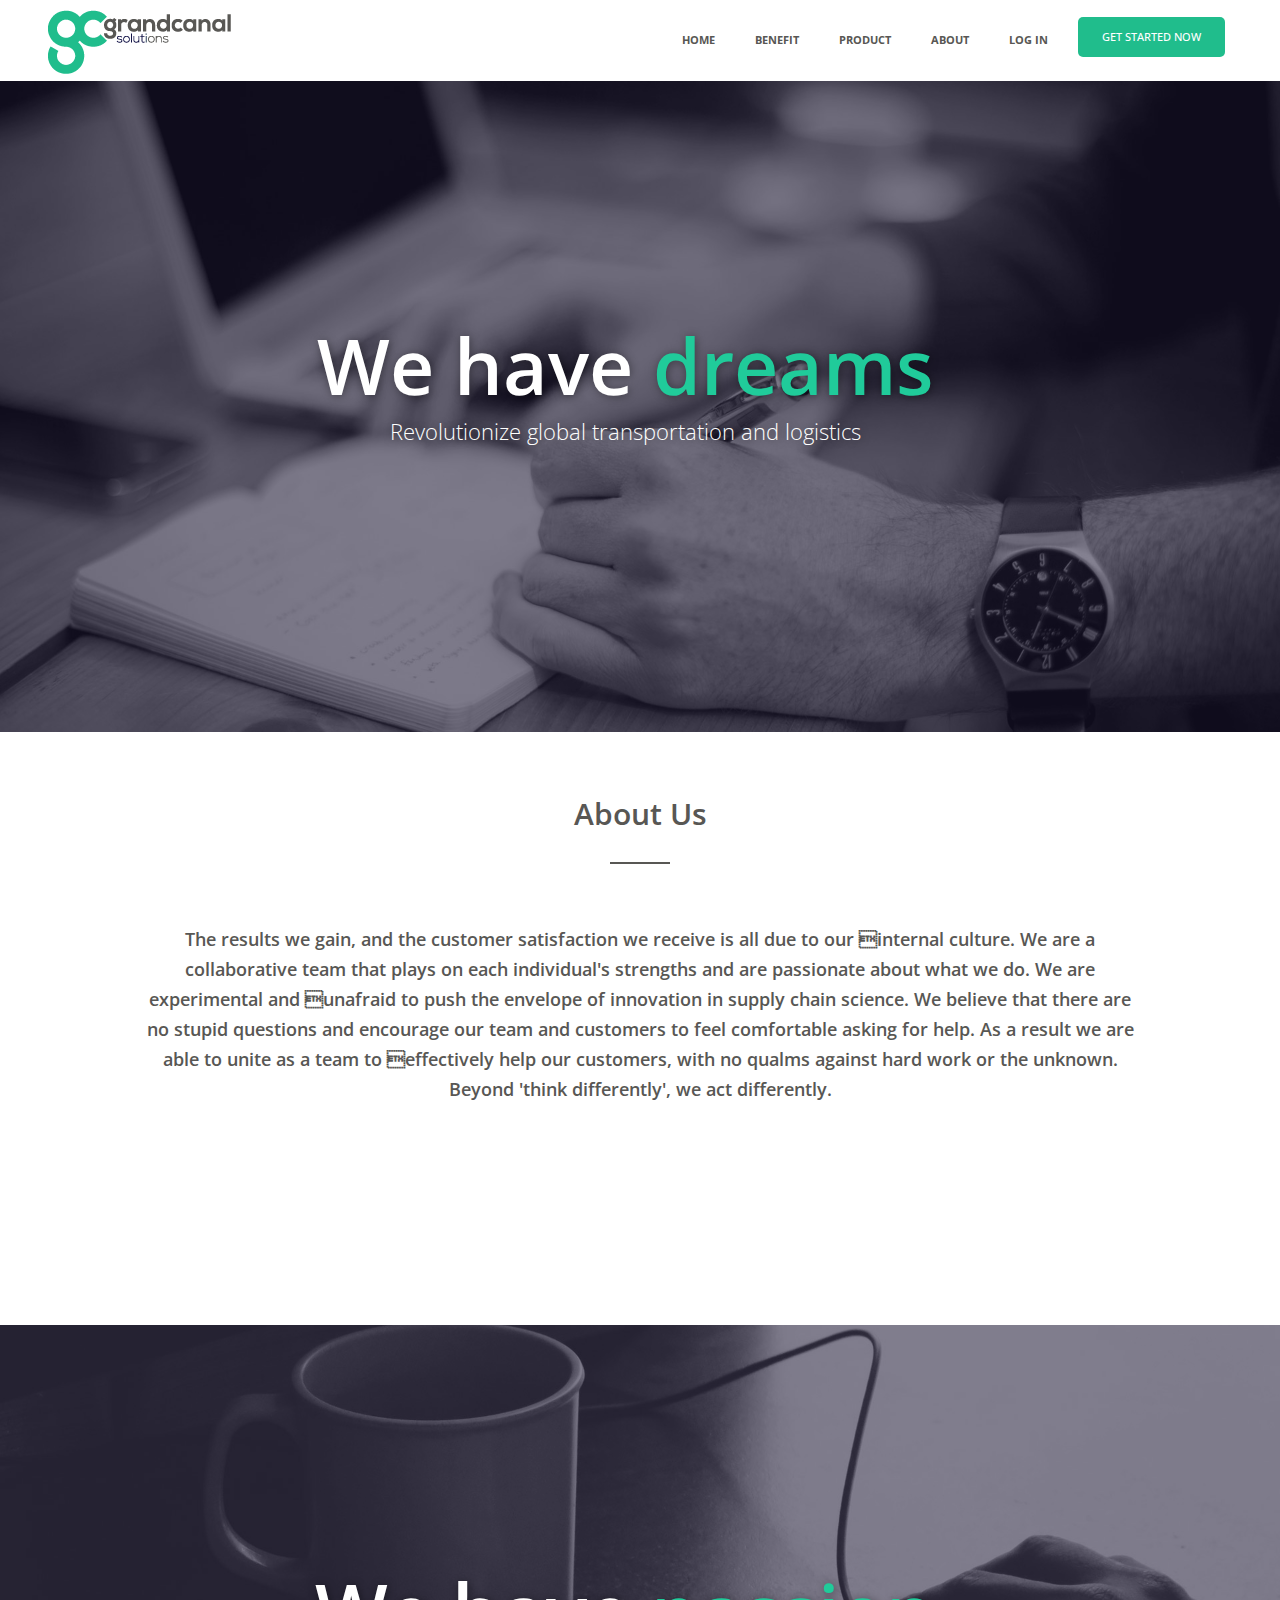
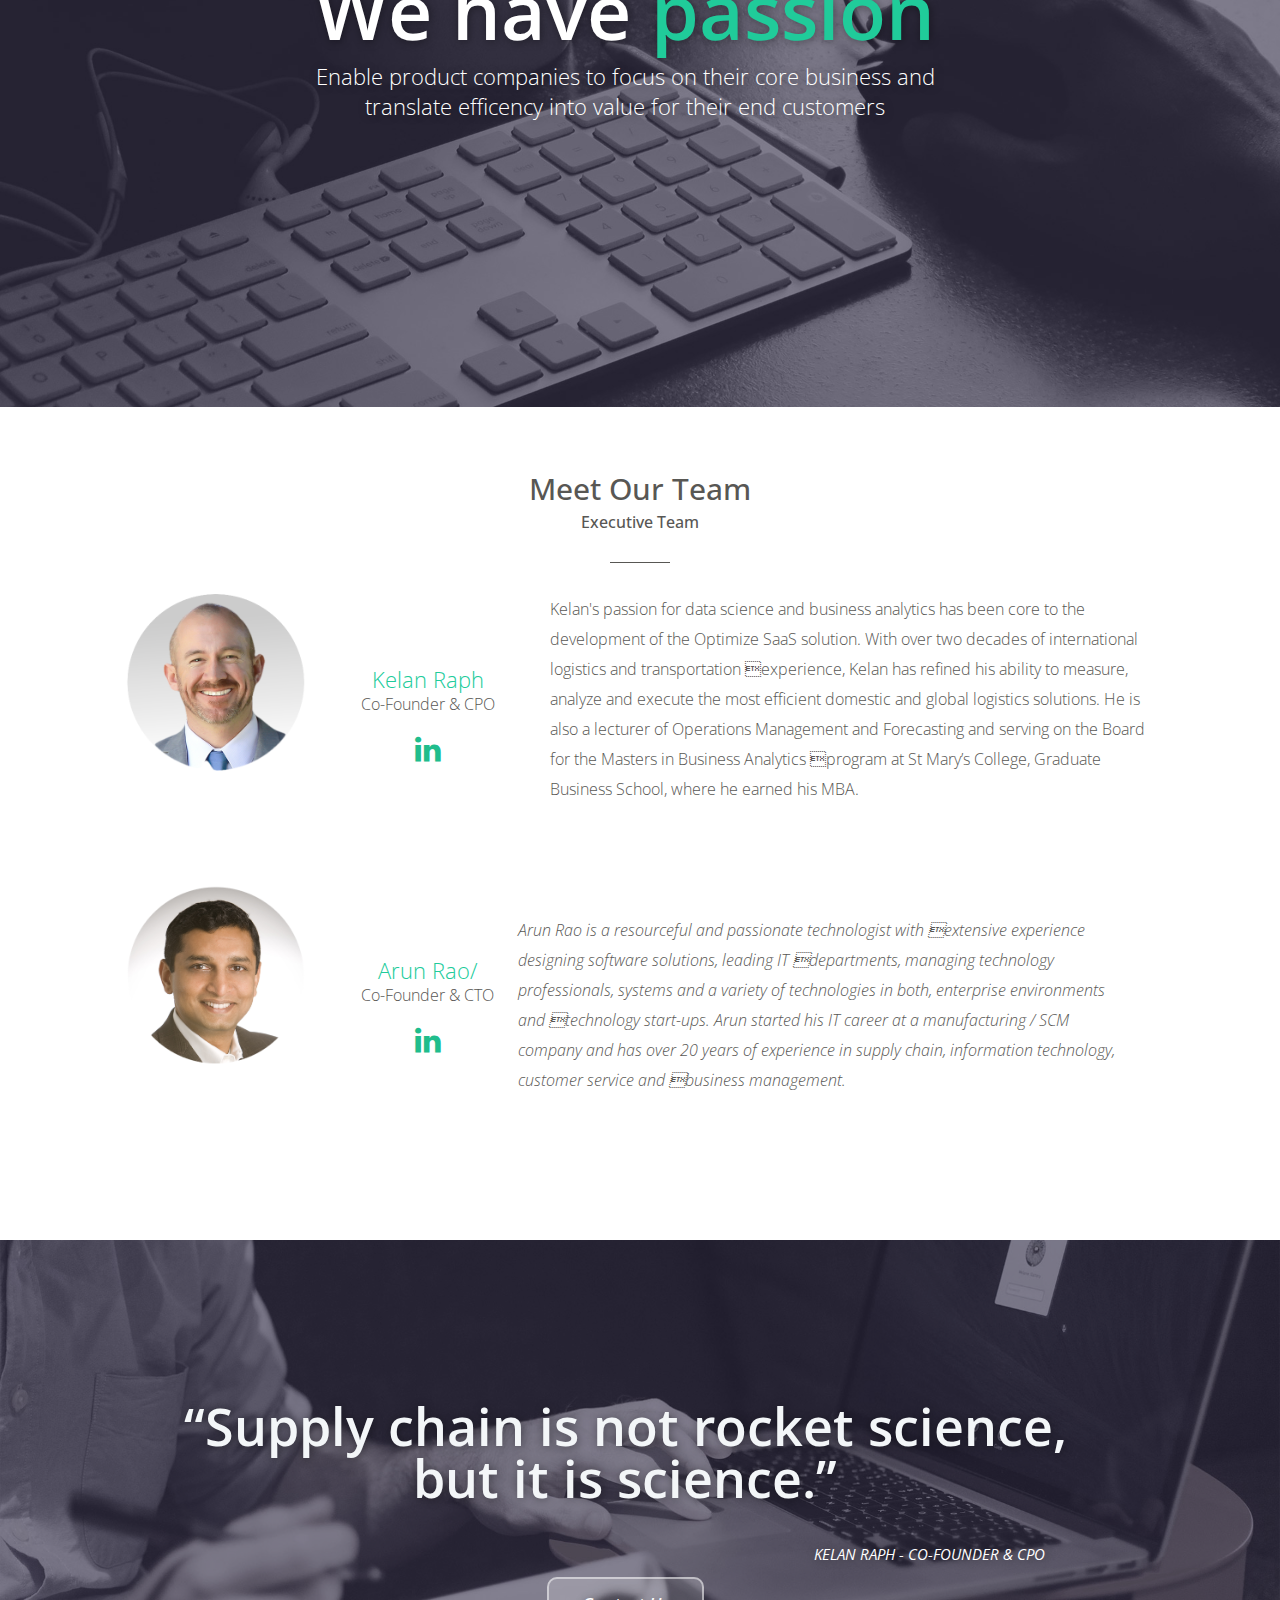
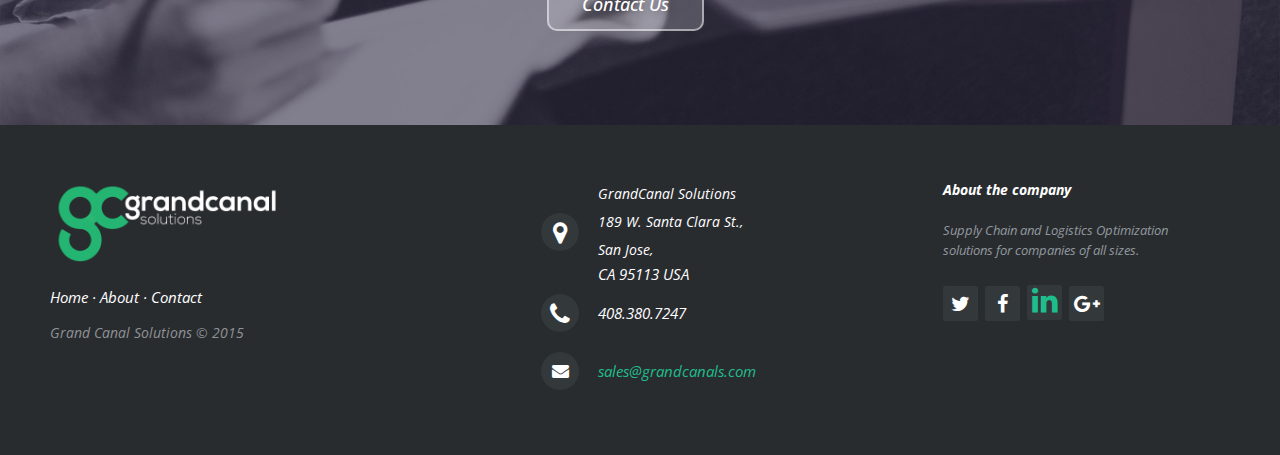
==== commit ddffba27: "ultimos cambios zip up" ====
--- a/about.html
+++ b/about.html
@@ -48,8 +48,8 @@
 						<div class="nav-collapse collapse">
 							<ul class="nav pull-right">
 								<li><a href="index.html">HOME</a></li>
-								<li><a href="#row2">BENEFIT</a></li>
-								<li><a href="#row4">PRODUCT</a></li>
+								<li><a href="index.html#row2">BENEFIT</a></li>
+								<li><a href="product.html">PRODUCT</a></li>
 								<li><a href="about.html">ABOUT</a></li>
 								<li><a href="https://optimize.grandcanals.com/">LOG IN</a></li>
 								<li id="button-started"><a href="request.html">GET STARTED NOW</a></li>
@@ -70,7 +70,7 @@
 					<div class="text-center mar-b30">
 						<hgroup>
 							<h2>We have <i>dreams</i></h2>
-							<h4>Enable product companies to focus on their core business and<br>translate efficency into value for their end customers</h4>
+							<h3>Revolutionize global transportation and logistics</h3>
 						</hgroup>
 					</div>
 				</div>
@@ -129,7 +129,7 @@
 					<div class="text-center mar-b30">
 						<hgroup>
 							<h2>We have <i>passion</i></h2>
-							<h4>Revolutionize global transportation and logistics</h4>
+							<h3>Enable product companies to focus on their core business and<br>translate efficency into value for their end customers</h3>
 						</hgroup>
 					</div>
 				</div>
@@ -196,13 +196,13 @@
 						<hgroup>
 							<h3><i>Kelan Raph</i></h3>							
 							<h6 >Co-Founder & CPO</h6>							
-							<h5 ><a href="#"><i class="fa fa-linkedin"></i></a></h5>							
+							<h5 ><a href="https://www.linkedin.com/in/kelanraph"><i class="fa fa-linkedin"></i></a></h5>							
 						</hgroup>
                                                 
 					</div>
 					<div class="span6 text-left" style=" color:#585754;">
                                             <p>
-                                                Kelan's passion for data science and business analytics has been core to the development of the Optimize SaaS solution.  With over two decades of international logistics and transportation experience, Kelan has refined his ability to measure, analyze and execute the most efficient domestic and global logistics solutions. He is also a lecturer of Operations Management and Forecasting and serving on the Board for the Masters in Business Analytics program at St Mary’s College, Graduate Business School, where he earned his MBA.  http://www.linkedin.com/in/kelanraph
+                                                Kelan's passion for data science and business analytics has been core to the development of the Optimize SaaS solution.  With over two decades of international logistics and transportation experience, Kelan has refined his ability to measure, analyze and execute the most efficient domestic and global logistics solutions. He is also a lecturer of Operations Management and Forecasting and serving on the Board for the Masters in Business Analytics program at St Mary’s College, Graduate Business School, where he earned his MBA.
                                             </p>
 					</div>
 
@@ -215,9 +215,9 @@
 					</div>
 					<div class="span2 text-center" style=" color:#585754;    padding: 70px 0;">
 						<hgroup>
-                                                    <h3 ><i>Arun Rao</i></h3>							
+                                                    <h3 ><i>Arun Rao/<i></h3>							
                                                     <h6 >Co-Founder & CTO</h6>							
-													<h5 ><a href="#"><i class="fa fa-linkedin"></i></a></h5>						
+                                                    <h5 ><a href="https://www.linkedin.com/in/arunrao"><i class="fa fa-linkedin"></i></a></h5>						
 						</hgroup>                                                
 					</div>
 					<div class="span6 text-left" style=" color:#585754;">
@@ -245,7 +245,7 @@
                                                 <div class="text-custom"><span>KELAN RAPH - </span>CO-FOUNDER & CPO</div>
                                         </div>
                                         <div class="text-center mar-b30">
-                                                <a href="contact-us.html" class="btn-large btn-transparent" style="    font-weight: 500;">View openings</a>
+                                                <a href="contact-us.html" class="btn-large btn-transparent" style="    font-weight: 500;">Contact Us</a>
 
 					</div>
 				</div>
@@ -269,20 +269,14 @@
 
 			<div class="footer-left">
 
-				<a href="index.html"><img src="images/logo.png" /></a>
+				<a href="index.html"><img src="images/gc_logo_darkbackgound.png" width="50%" /></a>
 
 				<p class="footer-links">
-					<a href="#">Home</a>
+					<a href="index.html">Home</a>
 					·
-					<a href="#">Blog</a>
+					<a href="about.html">About</a>
 					·
-					<a href="#">Pricing</a>
-					·
-					<a href="#">About</a>
-					·
-					<a href="#">Faq</a>
-					·
-					<a href="#">Contact</a>
+					<a href="contact-us.html">Contact</a>
 				</p>
 
 				<p class="footer-company-name">Grand Canal Solutions &copy; 2015</p>
@@ -292,17 +286,22 @@
 
 				<div>
 					<i class="fa fa-map-marker"></i>
-					<p><span>21 Revolution Street</span> Paris, France</p>
+					<p>
+						<span>GrandCanal Solutions<br>
+							189 W. Santa Clara St.,<br>
+							San Jose,  <br>
+						</span> CA 95113 USA
+					</p>
 				</div>
 
 				<div>
 					<i class="fa fa-phone"></i>
-					<p>+1 555 123456</p>
+					<p>408.380.7247</p>
 				</div>
 
 				<div>
 					<i class="fa fa-envelope"></i>
-					<p><a href="mailto:support@company.com">support@company.com</a></p>
+					<p><a href="mailto:sales@grandcanals.com">sales@grandcanals.com</a></p>
 				</div>
 
 			</div>
@@ -311,23 +310,22 @@
 
 				<p class="footer-company-about">
 					<span>About the company</span>
-					Lorem ipsum dolor sit amet, consectateur adispicing elit. Fusce euismod convallis velit, eu auctor lacus vehicula sit amet.
+					Supply Chain and Logistics Optimization solutions for companies of all sizes.
 				</p>
 
 				<div class="footer-icons">
 
-					<a href="#"><i class="fa fa-facebook"></i></a>
-					<a href="#"><i class="fa fa-twitter"></i></a>
-					<a href="#"><i class="fa fa-linkedin"></i></a>
-					<a href="#"><i class="fa fa-github"></i></a>
+					<a href="https://twitter.com/grandcanals"><i class="fa fa-twitter"></i></a>
+					<a href="https://www.facebook.com/pages/GrandCanal-Solutions-Inc/1633974476820821"><i class="fa fa-facebook"></i></a>
+					<a href="https://www.linkedin.com/company/grandcanal-solutions"><i class="fa fa-linkedin"></i></a>
+					<a href="https://plus.google.com/115533130585962721495/posts"><i class="fa fa-google-plus"></i></a>
 
 				</div>
 
 			</div>
 
 		</footer>
-                
-               		
+                		
 			
 		
 		         
--- a/css/style.css
+++ b/css/style.css
@@ -777,6 +777,13 @@
     background: #fff;
     background-size: cover;
     min-height: 0px;
+    padding: 0 20px;
+}
+.custom-second .custom-home-product h5{
+    font-weight: 600;
+    margin: 20px;
+    margin: 25px 0 0 0;
+    color:#585754;
 }
 .home {
     background-color: #20BD8C;
@@ -851,6 +858,7 @@
 .custom-about-1 hgroup h2  {
     font-weight: 600;
     font-size: 77px;
+    line-height: 60px;
 }
 .custom-about-1 hgroup h2 i{
     color: #20CB9A;
@@ -1154,14 +1162,6 @@
 .custom-report-2 p{
     margin-left: 30px;
 }
-.custom-report-2 .report-list i:before{
-    font-family: FontAwesome;
-    content: "\f1db";
-    color: #939292;
-    font-size: 23px;
-    font-style: normal;
-    margin-right: 10px;
-}
 .custom-report-2 input[type="submit"]{
     padding: 10px 25px;
     background-color: #20bd8c;
@@ -1226,4 +1226,47 @@
 }
 .custom-contact-2 .form-custom{
     
-}+}
+.custom-report-2 .report-list .fa-circle-thin:before{
+    font-family: FontAwesome;
+    content: "\f1db";
+    color: #939292;
+    font-size: 23px;
+    font-style: normal;
+    margin-right: 10px;
+}
+.current-selected:before{
+	font-family: FontAwesome;
+    content: "\f111";
+    color: #939292;
+    font-size: 23px;
+    font-style: normal;
+    margin-right: 10px;
+}
+#custom-product-1 hgroup h6, #custom-product-2 hgroup h6, #custom-product-3 hgroup h6, #custom-product-4 hgroup h6{
+    margin: 0;
+}
+.custom-product-0{
+    background: #f2f2f2;
+}
+#custom-product-1, #custom-product-3{
+    padding: 30px 20px;
+}
+#custom-product-2, #custom-product-4{
+    background: #f2f2f2;
+    padding: 30px 20px;
+}
+.custom-rotate img{
+    transition: 1.5s ease;
+    -moz-transition: 1.5s ease; /* Firefox */
+    -webkit-transition: 1.5s ease; /* Chrome - Safari */
+    -o-transition: 1.5s ease; /* Opera */
+}
+.custom-rotate img:hover{
+    transform : scale(1.2);
+    -moz-transform : scale(1.2); /* Firefox */
+    -webkit-transform : scale(1.2); /* Chrome - Safari */
+    -o-transform : scale(1.2); /* Opera */
+    -ms-transform : scale(1.2); /* IE9 */
+    
+}
--- a/css/responsive.css
+++ b/css/responsive.css
@@ -13,9 +13,6 @@
         text-align: left;
         font-size: 60px;
     }
-    .home h5{
-        margin-left: -25px;
-    }
     .home .btn-custom{
         
     }
@@ -33,7 +30,7 @@
     }
     .home h5{
         margin-left: -25px;
-        line-height: 25px;
+        line-height: 27px;
     }
     .home .btn-custom{
         margin-top:5%;
@@ -47,7 +44,7 @@
     }
     .google-maps {
         position: relative;
-        padding-bottom: 65.25%;
+        padding-bottom: 35%;
         padding-top: 30px;
         height: 0;
         overflow: hidden;
@@ -103,7 +100,20 @@
     .btn-large {
         padding: 14px 18px;
     }
-
+    .google-maps {
+        position: relative;
+        padding-bottom: 35%;
+        padding-top: 30px;
+        height: 0;
+        overflow: hidden;
+    }
+    .google-maps iframe {
+        position: absolute;
+        top: 0;
+        left: 0;
+        width: 100%;
+        height: 100%;
+    } 
 }
  
 /* Portrait tablet to landscape and desktop */
@@ -119,6 +129,10 @@
 	.wrapper {
 		padding-left: 10px;
 		padding-right: 10px;
+	}
+	.wrapper {
+		padding-left: 0;
+		padding-right: 0;
 	}
 	.overlay {
 		padding-left: 0px;
@@ -284,7 +298,10 @@
 	.wrapper {
 		padding-left: 10px;
 		padding-right: 10px;
-		text-align: center;
+	}
+	.wrapper {
+		padding-left: 0;
+		padding-right: 0;
 	}
 	.overlay {
 		padding-left: 0px;
@@ -486,7 +503,10 @@
 	.wrapper {
 		padding-left: 10px;
 		padding-right: 10px;
-		text-align: center;
+	}
+	.wrapper {
+		padding-left: 0;
+		padding-right: 0;
 	}
 	.overlay {
 		padding-left: 0px;
--- a/css/footer-distributed-with-address-and-phones.css
+++ b/css/footer-distributed-with-address-and-phones.css
@@ -94,7 +94,7 @@
 }
 
 .footer-distributed .footer-center p a{
-	color:  #5383d3;
+	color:  #20bd8c;
 	text-decoration: none;;
 }
 
